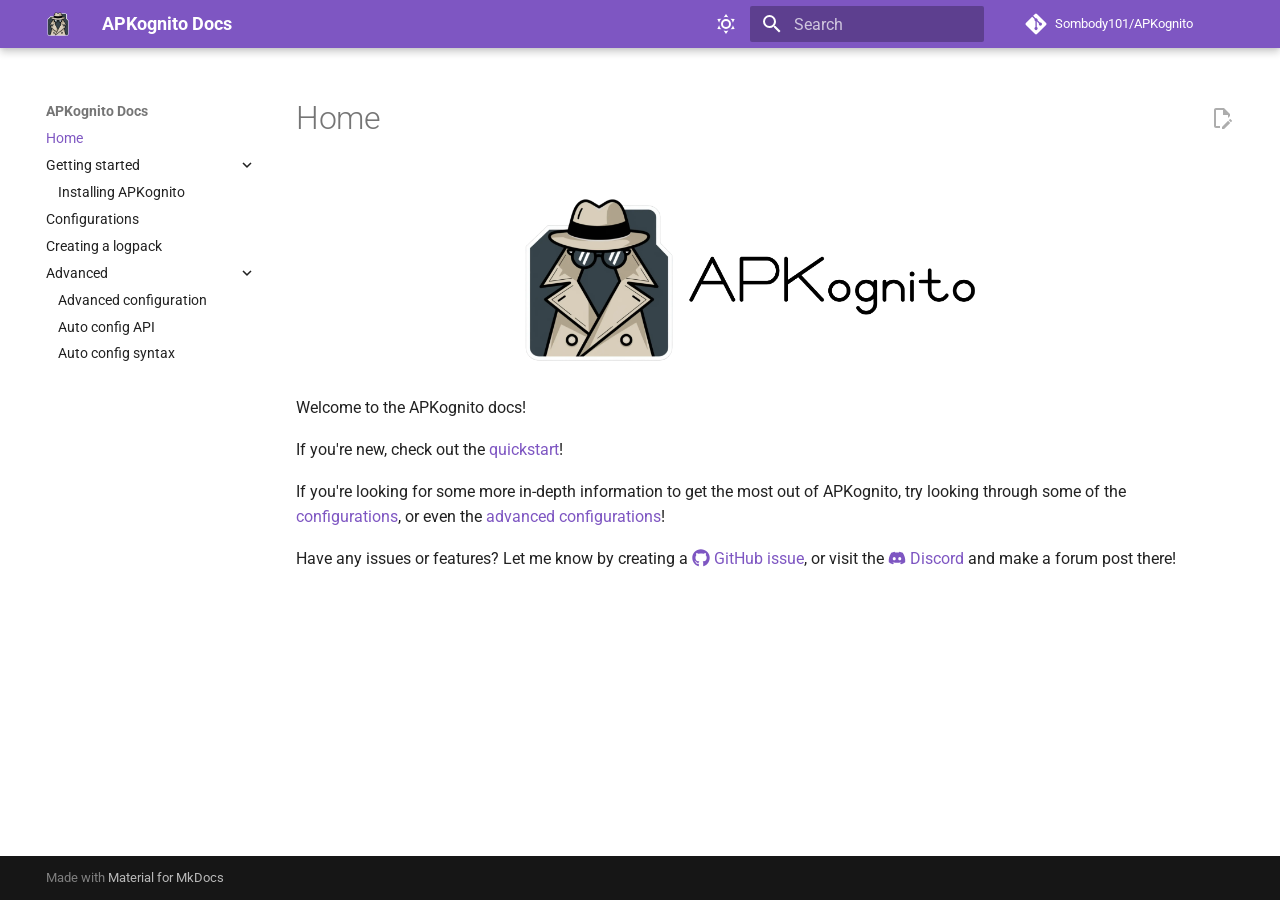
==== index.html @ ea54b0b9 "Deployed f784a65 with MkDocs version: 1.6.1" ====
<!doctype html><html lang=en class=no-js> <head><meta charset=utf-8><meta name=viewport content="width=device-width,initial-scale=1"><link href=https://apkognito.win/ rel=canonical><link href=getting_started/ rel=next><link rel=icon href=images/apkognito.ico><meta name=generator content="mkdocs-1.6.1, mkdocs-material-9.6.12"><title>- APKognito Docs</title><link rel=stylesheet href=assets/stylesheets/main.2afb09e1.min.css><link rel=stylesheet href=assets/stylesheets/palette.06af60db.min.css><link rel=preconnect href=https://fonts.gstatic.com crossorigin><link rel=stylesheet href="https://fonts.googleapis.com/css?family=Roboto:300,300i,400,400i,700,700i%7CRoboto+Mono:400,400i,700,700i&display=fallback"><style>:root{--md-text-font:"Roboto";--md-code-font:"Roboto Mono"}</style><link rel=stylesheet href=stylesheets/badges.869fcc.min.css><script>__md_scope=new URL(".",location),__md_hash=e=>[...e].reduce(((e,_)=>(e<<5)-e+_.charCodeAt(0)),0),__md_get=(e,_=localStorage,t=__md_scope)=>JSON.parse(_.getItem(t.pathname+"."+e)),__md_set=(e,_,t=localStorage,a=__md_scope)=>{try{t.setItem(a.pathname+"."+e,JSON.stringify(_))}catch(e){}}</script></head> <body dir=ltr data-md-color-scheme=default data-md-color-primary=deep-purple data-md-color-accent=purple> <input class=md-toggle data-md-toggle=drawer type=checkbox id=__drawer autocomplete=off> <input class=md-toggle data-md-toggle=search type=checkbox id=__search autocomplete=off> <label class=md-overlay for=__drawer></label> <div data-md-component=skip> </div> <div data-md-component=announce> </div> <header class="md-header md-header--shadow" data-md-component=header> <nav class="md-header__inner md-grid" aria-label=Header> <a href=. title="APKognito Docs" class="md-header__button md-logo" aria-label="APKognito Docs" data-md-component=logo> <img src=images/apkognito.webp alt=logo> </a> <label class="md-header__button md-icon" for=__drawer> <svg xmlns=http://www.w3.org/2000/svg viewbox="0 0 24 24"><path d="M3 6h18v2H3zm0 5h18v2H3zm0 5h18v2H3z"/></svg> </label> <div class=md-header__title data-md-component=header-title> <div class=md-header__ellipsis> <div class=md-header__topic> <span class=md-ellipsis> APKognito Docs </span> </div> <div class=md-header__topic data-md-component=header-topic> <span class=md-ellipsis> </span> </div> </div> </div> <form class=md-header__option data-md-component=palette> <input class=md-option data-md-color-media="(prefers-color-scheme: light)" data-md-color-scheme=default data-md-color-primary=deep-purple data-md-color-accent=purple aria-label="Switch to dark mode" type=radio name=__palette id=__palette_0> <label class="md-header__button md-icon" title="Switch to dark mode" for=__palette_1 hidden> <svg xmlns=http://www.w3.org/2000/svg viewbox="0 0 24 24"><path d="M12 7a5 5 0 0 1 5 5 5 5 0 0 1-5 5 5 5 0 0 1-5-5 5 5 0 0 1 5-5m0 2a3 3 0 0 0-3 3 3 3 0 0 0 3 3 3 3 0 0 0 3-3 3 3 0 0 0-3-3m0-7 2.39 3.42C13.65 5.15 12.84 5 12 5s-1.65.15-2.39.42zM3.34 7l4.16-.35A7.2 7.2 0 0 0 5.94 8.5c-.44.74-.69 1.5-.83 2.29zm.02 10 1.76-3.77a7.131 7.131 0 0 0 2.38 4.14zM20.65 7l-1.77 3.79a7.02 7.02 0 0 0-2.38-4.15zm-.01 10-4.14.36c.59-.51 1.12-1.14 1.54-1.86.42-.73.69-1.5.83-2.29zM12 22l-2.41-3.44c.74.27 1.55.44 2.41.44.82 0 1.63-.17 2.37-.44z"/></svg> </label> <input class=md-option data-md-color-media="(prefers-color-scheme: dark)" data-md-color-scheme=slate data-md-color-primary=indigo data-md-color-accent=light-blue aria-label="Switch to light mode" type=radio name=__palette id=__palette_1> <label class="md-header__button md-icon" title="Switch to light mode" for=__palette_0 hidden> <svg xmlns=http://www.w3.org/2000/svg viewbox="0 0 24 24"><path d="m17.75 4.09-2.53 1.94.91 3.06-2.63-1.81-2.63 1.81.91-3.06-2.53-1.94L12.44 4l1.06-3 1.06 3zm3.5 6.91-1.64 1.25.59 1.98-1.7-1.17-1.7 1.17.59-1.98L15.75 11l2.06-.05L18.5 9l.69 1.95zm-2.28 4.95c.83-.08 1.72 1.1 1.19 1.85-.32.45-.66.87-1.08 1.27C15.17 23 8.84 23 4.94 19.07c-3.91-3.9-3.91-10.24 0-14.14.4-.4.82-.76 1.27-1.08.75-.53 1.93.36 1.85 1.19-.27 2.86.69 5.83 2.89 8.02a9.96 9.96 0 0 0 8.02 2.89m-1.64 2.02a12.08 12.08 0 0 1-7.8-3.47c-2.17-2.19-3.33-5-3.49-7.82-2.81 3.14-2.7 7.96.31 10.98 3.02 3.01 7.84 3.12 10.98.31"/></svg> </label> </form> <script>var palette=__md_get("__palette");if(palette&&palette.color){if("(prefers-color-scheme)"===palette.color.media){var media=matchMedia("(prefers-color-scheme: light)"),input=document.querySelector(media.matches?"[data-md-color-media='(prefers-color-scheme: light)']":"[data-md-color-media='(prefers-color-scheme: dark)']");palette.color.media=input.getAttribute("data-md-color-media"),palette.color.scheme=input.getAttribute("data-md-color-scheme"),palette.color.primary=input.getAttribute("data-md-color-primary"),palette.color.accent=input.getAttribute("data-md-color-accent")}for(var[key,value]of Object.entries(palette.color))document.body.setAttribute("data-md-color-"+key,value)}</script> <label class="md-header__button md-icon" for=__search> <svg xmlns=http://www.w3.org/2000/svg viewbox="0 0 24 24"><path d="M9.5 3A6.5 6.5 0 0 1 16 9.5c0 1.61-.59 3.09-1.56 4.23l.27.27h.79l5 5-1.5 1.5-5-5v-.79l-.27-.27A6.52 6.52 0 0 1 9.5 16 6.5 6.5 0 0 1 3 9.5 6.5 6.5 0 0 1 9.5 3m0 2C7 5 5 7 5 9.5S7 14 9.5 14 14 12 14 9.5 12 5 9.5 5"/></svg> </label> <div class=md-search data-md-component=search role=dialog> <label class=md-search__overlay for=__search></label> <div class=md-search__inner role=search> <form class=md-search__form name=search> <input type=text class=md-search__input name=query aria-label=Search placeholder=Search autocapitalize=off autocorrect=off autocomplete=off spellcheck=false data-md-component=search-query required> <label class="md-search__icon md-icon" for=__search> <svg xmlns=http://www.w3.org/2000/svg viewbox="0 0 24 24"><path d="M9.5 3A6.5 6.5 0 0 1 16 9.5c0 1.61-.59 3.09-1.56 4.23l.27.27h.79l5 5-1.5 1.5-5-5v-.79l-.27-.27A6.52 6.52 0 0 1 9.5 16 6.5 6.5 0 0 1 3 9.5 6.5 6.5 0 0 1 9.5 3m0 2C7 5 5 7 5 9.5S7 14 9.5 14 14 12 14 9.5 12 5 9.5 5"/></svg> <svg xmlns=http://www.w3.org/2000/svg viewbox="0 0 24 24"><path d="M20 11v2H8l5.5 5.5-1.42 1.42L4.16 12l7.92-7.92L13.5 5.5 8 11z"/></svg> </label> <nav class=md-search__options aria-label=Search> <button type=reset class="md-search__icon md-icon" title=Clear aria-label=Clear tabindex=-1> <svg xmlns=http://www.w3.org/2000/svg viewbox="0 0 24 24"><path d="M19 6.41 17.59 5 12 10.59 6.41 5 5 6.41 10.59 12 5 17.59 6.41 19 12 13.41 17.59 19 19 17.59 13.41 12z"/></svg> </button> </nav> </form> <div class=md-search__output> <div class=md-search__scrollwrap tabindex=0 data-md-scrollfix> <div class=md-search-result data-md-component=search-result> <div class=md-search-result__meta> Initializing search </div> <ol class=md-search-result__list role=presentation></ol> </div> </div> </div> </div> </div> <div class=md-header__source> <a href=https://github.com/Sombody101/APKognito/ title="Go to repository" class=md-source data-md-component=source> <div class="md-source__icon md-icon"> <svg xmlns=http://www.w3.org/2000/svg viewbox="0 0 448 512"><!-- Font Awesome Free 6.7.2 by @fontawesome - https://fontawesome.com License - https://fontawesome.com/license/free (Icons: CC BY 4.0, Fonts: SIL OFL 1.1, Code: MIT License) Copyright 2024 Fonticons, Inc.--><path d="M439.55 236.05 244 40.45a28.87 28.87 0 0 0-40.81 0l-40.66 40.63 51.52 51.52c27.06-9.14 52.68 16.77 43.39 43.68l49.66 49.66c34.23-11.8 61.18 31 35.47 56.69-26.49 26.49-70.21-2.87-56-37.34L240.22 199v121.85c25.3 12.54 22.26 41.85 9.08 55a34.34 34.34 0 0 1-48.55 0c-17.57-17.6-11.07-46.91 11.25-56v-123c-20.8-8.51-24.6-30.74-18.64-45L142.57 101 8.45 235.14a28.86 28.86 0 0 0 0 40.81l195.61 195.6a28.86 28.86 0 0 0 40.8 0l194.69-194.69a28.86 28.86 0 0 0 0-40.81"/></svg> </div> <div class=md-source__repository> Sombody101/APKognito </div> </a> </div> </nav> </header> <div class=md-container data-md-component=container> <main class=md-main data-md-component=main> <div class="md-main__inner md-grid"> <div class="md-sidebar md-sidebar--primary" data-md-component=sidebar data-md-type=navigation> <div class=md-sidebar__scrollwrap> <div class=md-sidebar__inner> <nav class="md-nav md-nav--primary md-nav--integrated" aria-label=Navigation data-md-level=0> <label class=md-nav__title for=__drawer> <a href=. title="APKognito Docs" class="md-nav__button md-logo" aria-label="APKognito Docs" data-md-component=logo> <img src=images/apkognito.webp alt=logo> </a> APKognito Docs </label> <div class=md-nav__source> <a href=https://github.com/Sombody101/APKognito/ title="Go to repository" class=md-source data-md-component=source> <div class="md-source__icon md-icon"> <svg xmlns=http://www.w3.org/2000/svg viewbox="0 0 448 512"><!-- Font Awesome Free 6.7.2 by @fontawesome - https://fontawesome.com License - https://fontawesome.com/license/free (Icons: CC BY 4.0, Fonts: SIL OFL 1.1, Code: MIT License) Copyright 2024 Fonticons, Inc.--><path d="M439.55 236.05 244 40.45a28.87 28.87 0 0 0-40.81 0l-40.66 40.63 51.52 51.52c27.06-9.14 52.68 16.77 43.39 43.68l49.66 49.66c34.23-11.8 61.18 31 35.47 56.69-26.49 26.49-70.21-2.87-56-37.34L240.22 199v121.85c25.3 12.54 22.26 41.85 9.08 55a34.34 34.34 0 0 1-48.55 0c-17.57-17.6-11.07-46.91 11.25-56v-123c-20.8-8.51-24.6-30.74-18.64-45L142.57 101 8.45 235.14a28.86 28.86 0 0 0 0 40.81l195.61 195.6a28.86 28.86 0 0 0 40.8 0l194.69-194.69a28.86 28.86 0 0 0 0-40.81"/></svg> </div> <div class=md-source__repository> Sombody101/APKognito </div> </a> </div> <ul class=md-nav__list data-md-scrollfix> <li class="md-nav__item md-nav__item--active"> <input class="md-nav__toggle md-toggle" type=checkbox id=__toc> <a href=. class="md-nav__link md-nav__link--active"> <span class=md-ellipsis> Home </span> </a> </li> <li class="md-nav__item md-nav__item--nested"> <input class="md-nav__toggle md-toggle md-toggle--indeterminate" type=checkbox id=__nav_2> <div class="md-nav__link md-nav__container"> <a href=getting_started/ class="md-nav__link "> <span class=md-ellipsis> Getting started </span> </a> <label class="md-nav__link " for=__nav_2 id=__nav_2_label tabindex=0> <span class="md-nav__icon md-icon"></span> </label> </div> <nav class=md-nav data-md-level=1 aria-labelledby=__nav_2_label aria-expanded=false> <label class=md-nav__title for=__nav_2> <span class="md-nav__icon md-icon"></span> Getting started </label> <ul class=md-nav__list data-md-scrollfix> <li class=md-nav__item> <a href=getting_started/installing/ class=md-nav__link> <span class=md-ellipsis> Installing APKognito </span> </a> </li> </ul> </nav> </li> <li class=md-nav__item> <a href=configurations/ class=md-nav__link> <span class=md-ellipsis> Configurations </span> </a> </li> <li class=md-nav__item> <a href=creating_a_logpack/ class=md-nav__link> <span class=md-ellipsis> Creating a logpack </span> </a> </li> <li class="md-nav__item md-nav__item--nested"> <input class="md-nav__toggle md-toggle md-toggle--indeterminate" type=checkbox id=__nav_5> <label class=md-nav__link for=__nav_5 id=__nav_5_label tabindex=0> <span class=md-ellipsis> Advanced </span> <span class="md-nav__icon md-icon"></span> </label> <nav class=md-nav data-md-level=1 aria-labelledby=__nav_5_label aria-expanded=false> <label class=md-nav__title for=__nav_5> <span class="md-nav__icon md-icon"></span> Advanced </label> <ul class=md-nav__list data-md-scrollfix> <li class=md-nav__item> <a href=advanced/advanced_package_configurations/ class=md-nav__link> <span class=md-ellipsis> Advanced configuration </span> </a> </li> <li class=md-nav__item> <a href=advanced/auto_config_api/ class=md-nav__link> <span class=md-ellipsis> Auto config API </span> </a> </li> <li class=md-nav__item> <a href=advanced/config_syntax/ class=md-nav__link> <span class=md-ellipsis> Auto config syntax </span> </a> </li> </ul> </nav> </li> </ul> </nav> </div> </div> </div> <div class=md-content data-md-component=content> <article class="md-content__inner md-typeset"> <a href=https://github.com/Sombody101/APKognito/edit/master/docs/index.md title="Edit this page" class="md-content__button md-icon"> <svg xmlns=http://www.w3.org/2000/svg viewbox="0 0 24 24"><path d="M10 20H6V4h7v5h5v3.1l2-2V8l-6-6H6c-1.1 0-2 .9-2 2v16c0 1.1.9 2 2 2h4zm10.2-7c.1 0 .3.1.4.2l1.3 1.3c.2.2.2.6 0 .8l-1 1-2.1-2.1 1-1c.1-.1.2-.2.4-.2m0 3.9L14.1 23H12v-2.1l6.1-6.1z"/></svg> </a> <h1>Home</h1> <figure> <p><img alt="APKognito Logo" src=images/dark-wide.webp#only-dark width=500> <img alt="APKognito Logo" src=images/light-wide.webp#only-light width=500></p> <figcaption></figcaption> </figure> <p>Welcome to the APKognito docs!</p> <p>If you're new, check out the <a href=getting_started/ >quickstart</a>!</p> <p>If you're looking for some more in-depth information to get the most out of APKognito, try looking through some of the <a href=configurations/ >configurations</a>, or even the <a href=advanced/advanced_package_configurations/ >advanced configurations</a>!</p> <p>Have any issues or features? Let me know by creating a <a href=https://github.com/Sombody101/APKognito/issues><span class=twemoji><svg xmlns=http://www.w3.org/2000/svg viewbox="0 0 496 512"><!-- Font Awesome Free 6.7.2 by @fontawesome - https://fontawesome.com License - https://fontawesome.com/license/free (Icons: CC BY 4.0, Fonts: SIL OFL 1.1, Code: MIT License) Copyright 2024 Fonticons, Inc.--><path d="M165.9 397.4c0 2-2.3 3.6-5.2 3.6-3.3.3-5.6-1.3-5.6-3.6 0-2 2.3-3.6 5.2-3.6 3-.3 5.6 1.3 5.6 3.6m-31.1-4.5c-.7 2 1.3 4.3 4.3 4.9 2.6 1 5.6 0 6.2-2s-1.3-4.3-4.3-5.2c-2.6-.7-5.5.3-6.2 2.3m44.2-1.7c-2.9.7-4.9 2.6-4.6 4.9.3 2 2.9 3.3 5.9 2.6 2.9-.7 4.9-2.6 4.6-4.6-.3-1.9-3-3.2-5.9-2.9M244.8 8C106.1 8 0 113.3 0 252c0 110.9 69.8 205.8 169.5 239.2 12.8 2.3 17.3-5.6 17.3-12.1 0-6.2-.3-40.4-.3-61.4 0 0-70 15-84.7-29.8 0 0-11.4-29.1-27.8-36.6 0 0-22.9-15.7 1.6-15.4 0 0 24.9 2 38.6 25.8 21.9 38.6 58.6 27.5 72.9 20.9 2.3-16 8.8-27.1 16-33.7-55.9-6.2-112.3-14.3-112.3-110.5 0-27.5 7.6-41.3 23.6-58.9-2.6-6.5-11.1-33.3 2.6-67.9 20.9-6.5 69 27 69 27 20-5.6 41.5-8.5 62.8-8.5s42.8 2.9 62.8 8.5c0 0 48.1-33.6 69-27 13.7 34.7 5.2 61.4 2.6 67.9 16 17.7 25.8 31.5 25.8 58.9 0 96.5-58.9 104.2-114.8 110.5 9.2 7.9 17 22.9 17 46.4 0 33.7-.3 75.4-.3 83.6 0 6.5 4.6 14.4 17.3 12.1C428.2 457.8 496 362.9 496 252 496 113.3 383.5 8 244.8 8M97.2 352.9c-1.3 1-1 3.3.7 5.2 1.6 1.6 3.9 2.3 5.2 1 1.3-1 1-3.3-.7-5.2-1.6-1.6-3.9-2.3-5.2-1m-10.8-8.1c-.7 1.3.3 2.9 2.3 3.9 1.6 1 3.6.7 4.3-.7.7-1.3-.3-2.9-2.3-3.9-2-.6-3.6-.3-4.3.7m32.4 35.6c-1.6 1.3-1 4.3 1.3 6.2 2.3 2.3 5.2 2.6 6.5 1 1.3-1.3.7-4.3-1.3-6.2-2.2-2.3-5.2-2.6-6.5-1m-11.4-14.7c-1.6 1-1.6 3.6 0 5.9s4.3 3.3 5.6 2.3c1.6-1.3 1.6-3.9 0-6.2-1.4-2.3-4-3.3-5.6-2"/></svg></span> GitHub issue</a>, or visit the <a href=https://discord.gg/rNR2VHySgF><span class=twemoji><svg xmlns=http://www.w3.org/2000/svg viewbox="0 0 640 512"><!-- Font Awesome Free 6.7.2 by @fontawesome - https://fontawesome.com License - https://fontawesome.com/license/free (Icons: CC BY 4.0, Fonts: SIL OFL 1.1, Code: MIT License) Copyright 2024 Fonticons, Inc.--><path d="M524.531 69.836a1.5 1.5 0 0 0-.764-.7A485 485 0 0 0 404.081 32.03a1.82 1.82 0 0 0-1.923.91 338 338 0 0 0-14.9 30.6 447.9 447.9 0 0 0-134.426 0 310 310 0 0 0-15.135-30.6 1.89 1.89 0 0 0-1.924-.91 483.7 483.7 0 0 0-119.688 37.107 1.7 1.7 0 0 0-.788.676C39.068 183.651 18.186 294.69 28.43 404.354a2.02 2.02 0 0 0 .765 1.375 487.7 487.7 0 0 0 146.825 74.189 1.9 1.9 0 0 0 2.063-.676A348 348 0 0 0 208.12 430.4a1.86 1.86 0 0 0-1.019-2.588 321 321 0 0 1-45.868-21.853 1.885 1.885 0 0 1-.185-3.126 251 251 0 0 0 9.109-7.137 1.82 1.82 0 0 1 1.9-.256c96.229 43.917 200.41 43.917 295.5 0a1.81 1.81 0 0 1 1.924.233 235 235 0 0 0 9.132 7.16 1.884 1.884 0 0 1-.162 3.126 301.4 301.4 0 0 1-45.89 21.83 1.875 1.875 0 0 0-1 2.611 391 391 0 0 0 30.014 48.815 1.86 1.86 0 0 0 2.063.7A486 486 0 0 0 610.7 405.729a1.88 1.88 0 0 0 .765-1.352c12.264-126.783-20.532-236.912-86.934-334.541M222.491 337.58c-28.972 0-52.844-26.587-52.844-59.239s23.409-59.241 52.844-59.241c29.665 0 53.306 26.82 52.843 59.239 0 32.654-23.41 59.241-52.843 59.241m195.38 0c-28.971 0-52.843-26.587-52.843-59.239s23.409-59.241 52.843-59.241c29.667 0 53.307 26.82 52.844 59.239 0 32.654-23.177 59.241-52.844 59.241"/></svg></span> Discord</a> and make a forum post there!</p> </article> </div> <script>var target=document.getElementById(location.hash.slice(1));target&&target.name&&(target.checked=target.name.startsWith("__tabbed_"))</script> </div> </main> <footer class=md-footer> <div class="md-footer-meta md-typeset"> <div class="md-footer-meta__inner md-grid"> <div class=md-copyright> Made with <a href=https://squidfunk.github.io/mkdocs-material/ target=_blank rel=noopener> Material for MkDocs </a> </div> </div> </div> </footer> </div> <div class=md-dialog data-md-component=dialog> <div class="md-dialog__inner md-typeset"></div> </div> <div class=md-progress data-md-component=progress role=progressbar></div> <script id=__config type=application/json>{"base": ".", "features": ["content.action.edit", "navigation.instant", "navigation.instant.progress", "navigation.expand", "navigation.indexes", "toc.integrate", "content.tooltips"], "search": "assets/javascripts/workers/search.f8cc74c7.min.js", "tags": null, "translations": {"clipboard.copied": "Copied to clipboard", "clipboard.copy": "Copy to clipboard", "search.result.more.one": "1 more on this page", "search.result.more.other": "# more on this page", "search.result.none": "No matching documents", "search.result.one": "1 matching document", "search.result.other": "# matching documents", "search.result.placeholder": "Type to start searching", "search.result.term.missing": "Missing", "select.version": "Select version"}, "version": null}</script> <script src=assets/javascripts/bundle.c8b220af.min.js></script> </body> </html>
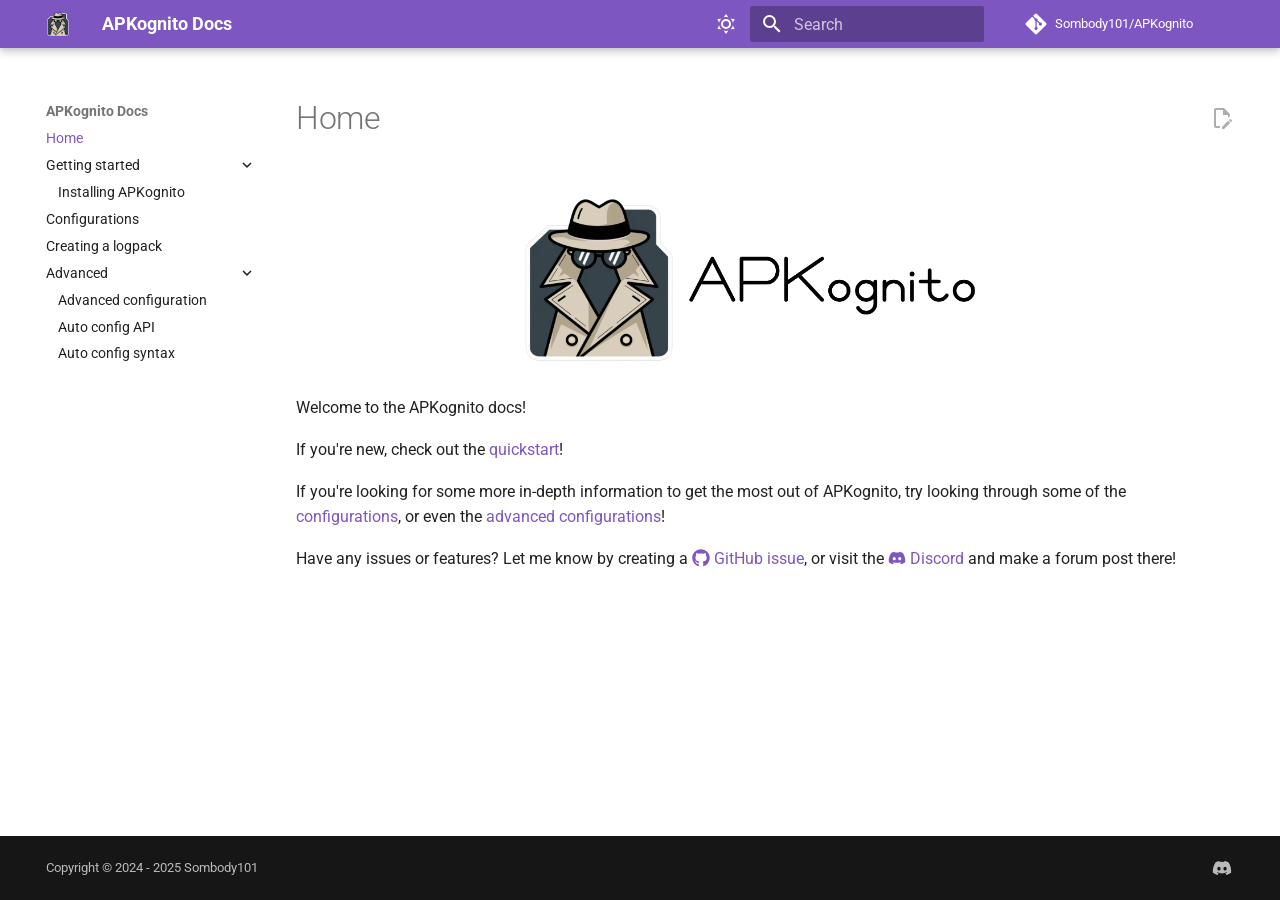
==== commit ed716d18: "Deployed aa76019 with MkDocs version: 1.6.1" ====
--- a/index.html
+++ b/index.html
@@ -1 +1 @@
-<!doctype html><html lang=en class=no-js> <head><meta charset=utf-8><meta name=viewport content="width=device-width,initial-scale=1"><link href=https://apkognito.win/ rel=canonical><link href=getting_started/ rel=next><link rel=icon href=images/apkognito.ico><meta name=generator content="mkdocs-1.6.1, mkdocs-material-9.6.12"><title>- APKognito Docs</title><link rel=stylesheet href=assets/stylesheets/main.2afb09e1.min.css><link rel=stylesheet href=assets/stylesheets/palette.06af60db.min.css><link rel=preconnect href=https://fonts.gstatic.com crossorigin><link rel=stylesheet href="https://fonts.googleapis.com/css?family=Roboto:300,300i,400,400i,700,700i%7CRoboto+Mono:400,400i,700,700i&display=fallback"><style>:root{--md-text-font:"Roboto";--md-code-font:"Roboto Mono"}</style><link rel=stylesheet href=stylesheets/badges.869fcc.min.css><script>__md_scope=new URL(".",location),__md_hash=e=>[...e].reduce(((e,_)=>(e<<5)-e+_.charCodeAt(0)),0),__md_get=(e,_=localStorage,t=__md_scope)=>JSON.parse(_.getItem(t.pathname+"."+e)),__md_set=(e,_,t=localStorage,a=__md_scope)=>{try{t.setItem(a.pathname+"."+e,JSON.stringify(_))}catch(e){}}</script></head> <body dir=ltr data-md-color-scheme=default data-md-color-primary=deep-purple data-md-color-accent=purple> <input class=md-toggle data-md-toggle=drawer type=checkbox id=__drawer autocomplete=off> <input class=md-toggle data-md-toggle=search type=checkbox id=__search autocomplete=off> <label class=md-overlay for=__drawer></label> <div data-md-component=skip> </div> <div data-md-component=announce> </div> <header class="md-header md-header--shadow" data-md-component=header> <nav class="md-header__inner md-grid" aria-label=Header> <a href=. title="APKognito Docs" class="md-header__button md-logo" aria-label="APKognito Docs" data-md-component=logo> <img src=images/apkognito.webp alt=logo> </a> <label class="md-header__button md-icon" for=__drawer> <svg xmlns=http://www.w3.org/2000/svg viewbox="0 0 24 24"><path d="M3 6h18v2H3zm0 5h18v2H3zm0 5h18v2H3z"/></svg> </label> <div class=md-header__title data-md-component=header-title> <div class=md-header__ellipsis> <div class=md-header__topic> <span class=md-ellipsis> APKognito Docs </span> </div> <div class=md-header__topic data-md-component=header-topic> <span class=md-ellipsis> </span> </div> </div> </div> <form class=md-header__option data-md-component=palette> <input class=md-option data-md-color-media="(prefers-color-scheme: light)" data-md-color-scheme=default data-md-color-primary=deep-purple data-md-color-accent=purple aria-label="Switch to dark mode" type=radio name=__palette id=__palette_0> <label class="md-header__button md-icon" title="Switch to dark mode" for=__palette_1 hidden> <svg xmlns=http://www.w3.org/2000/svg viewbox="0 0 24 24"><path d="M12 7a5 5 0 0 1 5 5 5 5 0 0 1-5 5 5 5 0 0 1-5-5 5 5 0 0 1 5-5m0 2a3 3 0 0 0-3 3 3 3 0 0 0 3 3 3 3 0 0 0 3-3 3 3 0 0 0-3-3m0-7 2.39 3.42C13.65 5.15 12.84 5 12 5s-1.65.15-2.39.42zM3.34 7l4.16-.35A7.2 7.2 0 0 0 5.94 8.5c-.44.74-.69 1.5-.83 2.29zm.02 10 1.76-3.77a7.131 7.131 0 0 0 2.38 4.14zM20.65 7l-1.77 3.79a7.02 7.02 0 0 0-2.38-4.15zm-.01 10-4.14.36c.59-.51 1.12-1.14 1.54-1.86.42-.73.69-1.5.83-2.29zM12 22l-2.41-3.44c.74.27 1.55.44 2.41.44.82 0 1.63-.17 2.37-.44z"/></svg> </label> <input class=md-option data-md-color-media="(prefers-color-scheme: dark)" data-md-color-scheme=slate data-md-color-primary=indigo data-md-color-accent=light-blue aria-label="Switch to light mode" type=radio name=__palette id=__palette_1> <label class="md-header__button md-icon" title="Switch to light mode" for=__palette_0 hidden> <svg xmlns=http://www.w3.org/2000/svg viewbox="0 0 24 24"><path d="m17.75 4.09-2.53 1.94.91 3.06-2.63-1.81-2.63 1.81.91-3.06-2.53-1.94L12.44 4l1.06-3 1.06 3zm3.5 6.91-1.64 1.25.59 1.98-1.7-1.17-1.7 1.17.59-1.98L15.75 11l2.06-.05L18.5 9l.69 1.95zm-2.28 4.95c.83-.08 1.72 1.1 1.19 1.85-.32.45-.66.87-1.08 1.27C15.17 23 8.84 23 4.94 19.07c-3.91-3.9-3.91-10.24 0-14.14.4-.4.82-.76 1.27-1.08.75-.53 1.93.36 1.85 1.19-.27 2.86.69 5.83 2.89 8.02a9.96 9.96 0 0 0 8.02 2.89m-1.64 2.02a12.08 12.08 0 0 1-7.8-3.47c-2.17-2.19-3.33-5-3.49-7.82-2.81 3.14-2.7 7.96.31 10.98 3.02 3.01 7.84 3.12 10.98.31"/></svg> </label> </form> <script>var palette=__md_get("__palette");if(palette&&palette.color){if("(prefers-color-scheme)"===palette.color.media){var media=matchMedia("(prefers-color-scheme: light)"),input=document.querySelector(media.matches?"[data-md-color-media='(prefers-color-scheme: light)']":"[data-md-color-media='(prefers-color-scheme: dark)']");palette.color.media=input.getAttribute("data-md-color-media"),palette.color.scheme=input.getAttribute("data-md-color-scheme"),palette.color.primary=input.getAttribute("data-md-color-primary"),palette.color.accent=input.getAttribute("data-md-color-accent")}for(var[key,value]of Object.entries(palette.color))document.body.setAttribute("data-md-color-"+key,value)}</script> <label class="md-header__button md-icon" for=__search> <svg xmlns=http://www.w3.org/2000/svg viewbox="0 0 24 24"><path d="M9.5 3A6.5 6.5 0 0 1 16 9.5c0 1.61-.59 3.09-1.56 4.23l.27.27h.79l5 5-1.5 1.5-5-5v-.79l-.27-.27A6.52 6.52 0 0 1 9.5 16 6.5 6.5 0 0 1 3 9.5 6.5 6.5 0 0 1 9.5 3m0 2C7 5 5 7 5 9.5S7 14 9.5 14 14 12 14 9.5 12 5 9.5 5"/></svg> </label> <div class=md-search data-md-component=search role=dialog> <label class=md-search__overlay for=__search></label> <div class=md-search__inner role=search> <form class=md-search__form name=search> <input type=text class=md-search__input name=query aria-label=Search placeholder=Search autocapitalize=off autocorrect=off autocomplete=off spellcheck=false data-md-component=search-query required> <label class="md-search__icon md-icon" for=__search> <svg xmlns=http://www.w3.org/2000/svg viewbox="0 0 24 24"><path d="M9.5 3A6.5 6.5 0 0 1 16 9.5c0 1.61-.59 3.09-1.56 4.23l.27.27h.79l5 5-1.5 1.5-5-5v-.79l-.27-.27A6.52 6.52 0 0 1 9.5 16 6.5 6.5 0 0 1 3 9.5 6.5 6.5 0 0 1 9.5 3m0 2C7 5 5 7 5 9.5S7 14 9.5 14 14 12 14 9.5 12 5 9.5 5"/></svg> <svg xmlns=http://www.w3.org/2000/svg viewbox="0 0 24 24"><path d="M20 11v2H8l5.5 5.5-1.42 1.42L4.16 12l7.92-7.92L13.5 5.5 8 11z"/></svg> </label> <nav class=md-search__options aria-label=Search> <button type=reset class="md-search__icon md-icon" title=Clear aria-label=Clear tabindex=-1> <svg xmlns=http://www.w3.org/2000/svg viewbox="0 0 24 24"><path d="M19 6.41 17.59 5 12 10.59 6.41 5 5 6.41 10.59 12 5 17.59 6.41 19 12 13.41 17.59 19 19 17.59 13.41 12z"/></svg> </button> </nav> </form> <div class=md-search__output> <div class=md-search__scrollwrap tabindex=0 data-md-scrollfix> <div class=md-search-result data-md-component=search-result> <div class=md-search-result__meta> Initializing search </div> <ol class=md-search-result__list role=presentation></ol> </div> </div> </div> </div> </div> <div class=md-header__source> <a href=https://github.com/Sombody101/APKognito/ title="Go to repository" class=md-source data-md-component=source> <div class="md-source__icon md-icon"> <svg xmlns=http://www.w3.org/2000/svg viewbox="0 0 448 512"><!-- Font Awesome Free 6.7.2 by @fontawesome - https://fontawesome.com License - https://fontawesome.com/license/free (Icons: CC BY 4.0, Fonts: SIL OFL 1.1, Code: MIT License) Copyright 2024 Fonticons, Inc.--><path d="M439.55 236.05 244 40.45a28.87 28.87 0 0 0-40.81 0l-40.66 40.63 51.52 51.52c27.06-9.14 52.68 16.77 43.39 43.68l49.66 49.66c34.23-11.8 61.18 31 35.47 56.69-26.49 26.49-70.21-2.87-56-37.34L240.22 199v121.85c25.3 12.54 22.26 41.85 9.08 55a34.34 34.34 0 0 1-48.55 0c-17.57-17.6-11.07-46.91 11.25-56v-123c-20.8-8.51-24.6-30.74-18.64-45L142.57 101 8.45 235.14a28.86 28.86 0 0 0 0 40.81l195.61 195.6a28.86 28.86 0 0 0 40.8 0l194.69-194.69a28.86 28.86 0 0 0 0-40.81"/></svg> </div> <div class=md-source__repository> Sombody101/APKognito </div> </a> </div> </nav> </header> <div class=md-container data-md-component=container> <main class=md-main data-md-component=main> <div class="md-main__inner md-grid"> <div class="md-sidebar md-sidebar--primary" data-md-component=sidebar data-md-type=navigation> <div class=md-sidebar__scrollwrap> <div class=md-sidebar__inner> <nav class="md-nav md-nav--primary md-nav--integrated" aria-label=Navigation data-md-level=0> <label class=md-nav__title for=__drawer> <a href=. title="APKognito Docs" class="md-nav__button md-logo" aria-label="APKognito Docs" data-md-component=logo> <img src=images/apkognito.webp alt=logo> </a> APKognito Docs </label> <div class=md-nav__source> <a href=https://github.com/Sombody101/APKognito/ title="Go to repository" class=md-source data-md-component=source> <div class="md-source__icon md-icon"> <svg xmlns=http://www.w3.org/2000/svg viewbox="0 0 448 512"><!-- Font Awesome Free 6.7.2 by @fontawesome - https://fontawesome.com License - https://fontawesome.com/license/free (Icons: CC BY 4.0, Fonts: SIL OFL 1.1, Code: MIT License) Copyright 2024 Fonticons, Inc.--><path d="M439.55 236.05 244 40.45a28.87 28.87 0 0 0-40.81 0l-40.66 40.63 51.52 51.52c27.06-9.14 52.68 16.77 43.39 43.68l49.66 49.66c34.23-11.8 61.18 31 35.47 56.69-26.49 26.49-70.21-2.87-56-37.34L240.22 199v121.85c25.3 12.54 22.26 41.85 9.08 55a34.34 34.34 0 0 1-48.55 0c-17.57-17.6-11.07-46.91 11.25-56v-123c-20.8-8.51-24.6-30.74-18.64-45L142.57 101 8.45 235.14a28.86 28.86 0 0 0 0 40.81l195.61 195.6a28.86 28.86 0 0 0 40.8 0l194.69-194.69a28.86 28.86 0 0 0 0-40.81"/></svg> </div> <div class=md-source__repository> Sombody101/APKognito </div> </a> </div> <ul class=md-nav__list data-md-scrollfix> <li class="md-nav__item md-nav__item--active"> <input class="md-nav__toggle md-toggle" type=checkbox id=__toc> <a href=. class="md-nav__link md-nav__link--active"> <span class=md-ellipsis> Home </span> </a> </li> <li class="md-nav__item md-nav__item--nested"> <input class="md-nav__toggle md-toggle md-toggle--indeterminate" type=checkbox id=__nav_2> <div class="md-nav__link md-nav__container"> <a href=getting_started/ class="md-nav__link "> <span class=md-ellipsis> Getting started </span> </a> <label class="md-nav__link " for=__nav_2 id=__nav_2_label tabindex=0> <span class="md-nav__icon md-icon"></span> </label> </div> <nav class=md-nav data-md-level=1 aria-labelledby=__nav_2_label aria-expanded=false> <label class=md-nav__title for=__nav_2> <span class="md-nav__icon md-icon"></span> Getting started </label> <ul class=md-nav__list data-md-scrollfix> <li class=md-nav__item> <a href=getting_started/installing/ class=md-nav__link> <span class=md-ellipsis> Installing APKognito </span> </a> </li> </ul> </nav> </li> <li class=md-nav__item> <a href=configurations/ class=md-nav__link> <span class=md-ellipsis> Configurations </span> </a> </li> <li class=md-nav__item> <a href=creating_a_logpack/ class=md-nav__link> <span class=md-ellipsis> Creating a logpack </span> </a> </li> <li class="md-nav__item md-nav__item--nested"> <input class="md-nav__toggle md-toggle md-toggle--indeterminate" type=checkbox id=__nav_5> <label class=md-nav__link for=__nav_5 id=__nav_5_label tabindex=0> <span class=md-ellipsis> Advanced </span> <span class="md-nav__icon md-icon"></span> </label> <nav class=md-nav data-md-level=1 aria-labelledby=__nav_5_label aria-expanded=false> <label class=md-nav__title for=__nav_5> <span class="md-nav__icon md-icon"></span> Advanced </label> <ul class=md-nav__list data-md-scrollfix> <li class=md-nav__item> <a href=advanced/advanced_package_configurations/ class=md-nav__link> <span class=md-ellipsis> Advanced configuration </span> </a> </li> <li class=md-nav__item> <a href=advanced/auto_config_api/ class=md-nav__link> <span class=md-ellipsis> Auto config API </span> </a> </li> <li class=md-nav__item> <a href=advanced/config_syntax/ class=md-nav__link> <span class=md-ellipsis> Auto config syntax </span> </a> </li> </ul> </nav> </li> </ul> </nav> </div> </div> </div> <div class=md-content data-md-component=content> <article class="md-content__inner md-typeset"> <a href=https://github.com/Sombody101/APKognito/edit/master/docs/index.md title="Edit this page" class="md-content__button md-icon"> <svg xmlns=http://www.w3.org/2000/svg viewbox="0 0 24 24"><path d="M10 20H6V4h7v5h5v3.1l2-2V8l-6-6H6c-1.1 0-2 .9-2 2v16c0 1.1.9 2 2 2h4zm10.2-7c.1 0 .3.1.4.2l1.3 1.3c.2.2.2.6 0 .8l-1 1-2.1-2.1 1-1c.1-.1.2-.2.4-.2m0 3.9L14.1 23H12v-2.1l6.1-6.1z"/></svg> </a> <h1>Home</h1> <figure> <p><img alt="APKognito Logo" src=images/dark-wide.webp#only-dark width=500> <img alt="APKognito Logo" src=images/light-wide.webp#only-light width=500></p> <figcaption></figcaption> </figure> <p>Welcome to the APKognito docs!</p> <p>If you're new, check out the <a href=getting_started/ >quickstart</a>!</p> <p>If you're looking for some more in-depth information to get the most out of APKognito, try looking through some of the <a href=configurations/ >configurations</a>, or even the <a href=advanced/advanced_package_configurations/ >advanced configurations</a>!</p> <p>Have any issues or features? Let me know by creating a <a href=https://github.com/Sombody101/APKognito/issues><span class=twemoji><svg xmlns=http://www.w3.org/2000/svg viewbox="0 0 496 512"><!-- Font Awesome Free 6.7.2 by @fontawesome - https://fontawesome.com License - https://fontawesome.com/license/free (Icons: CC BY 4.0, Fonts: SIL OFL 1.1, Code: MIT License) Copyright 2024 Fonticons, Inc.--><path d="M165.9 397.4c0 2-2.3 3.6-5.2 3.6-3.3.3-5.6-1.3-5.6-3.6 0-2 2.3-3.6 5.2-3.6 3-.3 5.6 1.3 5.6 3.6m-31.1-4.5c-.7 2 1.3 4.3 4.3 4.9 2.6 1 5.6 0 6.2-2s-1.3-4.3-4.3-5.2c-2.6-.7-5.5.3-6.2 2.3m44.2-1.7c-2.9.7-4.9 2.6-4.6 4.9.3 2 2.9 3.3 5.9 2.6 2.9-.7 4.9-2.6 4.6-4.6-.3-1.9-3-3.2-5.9-2.9M244.8 8C106.1 8 0 113.3 0 252c0 110.9 69.8 205.8 169.5 239.2 12.8 2.3 17.3-5.6 17.3-12.1 0-6.2-.3-40.4-.3-61.4 0 0-70 15-84.7-29.8 0 0-11.4-29.1-27.8-36.6 0 0-22.9-15.7 1.6-15.4 0 0 24.9 2 38.6 25.8 21.9 38.6 58.6 27.5 72.9 20.9 2.3-16 8.8-27.1 16-33.7-55.9-6.2-112.3-14.3-112.3-110.5 0-27.5 7.6-41.3 23.6-58.9-2.6-6.5-11.1-33.3 2.6-67.9 20.9-6.5 69 27 69 27 20-5.6 41.5-8.5 62.8-8.5s42.8 2.9 62.8 8.5c0 0 48.1-33.6 69-27 13.7 34.7 5.2 61.4 2.6 67.9 16 17.7 25.8 31.5 25.8 58.9 0 96.5-58.9 104.2-114.8 110.5 9.2 7.9 17 22.9 17 46.4 0 33.7-.3 75.4-.3 83.6 0 6.5 4.6 14.4 17.3 12.1C428.2 457.8 496 362.9 496 252 496 113.3 383.5 8 244.8 8M97.2 352.9c-1.3 1-1 3.3.7 5.2 1.6 1.6 3.9 2.3 5.2 1 1.3-1 1-3.3-.7-5.2-1.6-1.6-3.9-2.3-5.2-1m-10.8-8.1c-.7 1.3.3 2.9 2.3 3.9 1.6 1 3.6.7 4.3-.7.7-1.3-.3-2.9-2.3-3.9-2-.6-3.6-.3-4.3.7m32.4 35.6c-1.6 1.3-1 4.3 1.3 6.2 2.3 2.3 5.2 2.6 6.5 1 1.3-1.3.7-4.3-1.3-6.2-2.2-2.3-5.2-2.6-6.5-1m-11.4-14.7c-1.6 1-1.6 3.6 0 5.9s4.3 3.3 5.6 2.3c1.6-1.3 1.6-3.9 0-6.2-1.4-2.3-4-3.3-5.6-2"/></svg></span> GitHub issue</a>, or visit the <a href=https://discord.gg/rNR2VHySgF><span class=twemoji><svg xmlns=http://www.w3.org/2000/svg viewbox="0 0 640 512"><!-- Font Awesome Free 6.7.2 by @fontawesome - https://fontawesome.com License - https://fontawesome.com/license/free (Icons: CC BY 4.0, Fonts: SIL OFL 1.1, Code: MIT License) Copyright 2024 Fonticons, Inc.--><path d="M524.531 69.836a1.5 1.5 0 0 0-.764-.7A485 485 0 0 0 404.081 32.03a1.82 1.82 0 0 0-1.923.91 338 338 0 0 0-14.9 30.6 447.9 447.9 0 0 0-134.426 0 310 310 0 0 0-15.135-30.6 1.89 1.89 0 0 0-1.924-.91 483.7 483.7 0 0 0-119.688 37.107 1.7 1.7 0 0 0-.788.676C39.068 183.651 18.186 294.69 28.43 404.354a2.02 2.02 0 0 0 .765 1.375 487.7 487.7 0 0 0 146.825 74.189 1.9 1.9 0 0 0 2.063-.676A348 348 0 0 0 208.12 430.4a1.86 1.86 0 0 0-1.019-2.588 321 321 0 0 1-45.868-21.853 1.885 1.885 0 0 1-.185-3.126 251 251 0 0 0 9.109-7.137 1.82 1.82 0 0 1 1.9-.256c96.229 43.917 200.41 43.917 295.5 0a1.81 1.81 0 0 1 1.924.233 235 235 0 0 0 9.132 7.16 1.884 1.884 0 0 1-.162 3.126 301.4 301.4 0 0 1-45.89 21.83 1.875 1.875 0 0 0-1 2.611 391 391 0 0 0 30.014 48.815 1.86 1.86 0 0 0 2.063.7A486 486 0 0 0 610.7 405.729a1.88 1.88 0 0 0 .765-1.352c12.264-126.783-20.532-236.912-86.934-334.541M222.491 337.58c-28.972 0-52.844-26.587-52.844-59.239s23.409-59.241 52.844-59.241c29.665 0 53.306 26.82 52.843 59.239 0 32.654-23.41 59.241-52.843 59.241m195.38 0c-28.971 0-52.843-26.587-52.843-59.239s23.409-59.241 52.843-59.241c29.667 0 53.307 26.82 52.844 59.239 0 32.654-23.177 59.241-52.844 59.241"/></svg></span> Discord</a> and make a forum post there!</p> </article> </div> <script>var target=document.getElementById(location.hash.slice(1));target&&target.name&&(target.checked=target.name.startsWith("__tabbed_"))</script> </div> </main> <footer class=md-footer> <div class="md-footer-meta md-typeset"> <div class="md-footer-meta__inner md-grid"> <div class=md-copyright> Made with <a href=https://squidfunk.github.io/mkdocs-material/ target=_blank rel=noopener> Material for MkDocs </a> </div> </div> </div> </footer> </div> <div class=md-dialog data-md-component=dialog> <div class="md-dialog__inner md-typeset"></div> </div> <div class=md-progress data-md-component=progress role=progressbar></div> <script id=__config type=application/json>{"base": ".", "features": ["content.action.edit", "navigation.instant", "navigation.instant.progress", "navigation.expand", "navigation.indexes", "toc.integrate", "content.tooltips"], "search": "assets/javascripts/workers/search.f8cc74c7.min.js", "tags": null, "translations": {"clipboard.copied": "Copied to clipboard", "clipboard.copy": "Copy to clipboard", "search.result.more.one": "1 more on this page", "search.result.more.other": "# more on this page", "search.result.none": "No matching documents", "search.result.one": "1 matching document", "search.result.other": "# matching documents", "search.result.placeholder": "Type to start searching", "search.result.term.missing": "Missing", "select.version": "Select version"}, "version": null}</script> <script src=assets/javascripts/bundle.c8b220af.min.js></script> </body> </html>+<!doctype html><html lang=en class=no-js> <head><meta charset=utf-8><meta name=viewport content="width=device-width,initial-scale=1"><link href=https://apkognito.win/ rel=canonical><link href=getting_started/ rel=next><link rel=icon href=images/apkognito.ico><meta name=generator content="mkdocs-1.6.1, mkdocs-material-9.6.14"><title>None - APKognito Docs</title><link rel=stylesheet href=assets/stylesheets/main.342714a4.min.css><link rel=stylesheet href=assets/stylesheets/palette.06af60db.min.css><link rel=preconnect href=https://fonts.gstatic.com crossorigin><link rel=stylesheet href="https://fonts.googleapis.com/css?family=Roboto:300,300i,400,400i,700,700i%7CRoboto+Mono:400,400i,700,700i&display=fallback"><style>:root{--md-text-font:"Roboto";--md-code-font:"Roboto Mono"}</style><link rel=stylesheet href=stylesheets/badges.869fcc.min.css><script>__md_scope=new URL(".",location),__md_hash=e=>[...e].reduce(((e,_)=>(e<<5)-e+_.charCodeAt(0)),0),__md_get=(e,_=localStorage,t=__md_scope)=>JSON.parse(_.getItem(t.pathname+"."+e)),__md_set=(e,_,t=localStorage,a=__md_scope)=>{try{t.setItem(a.pathname+"."+e,JSON.stringify(_))}catch(e){}}</script></head> <body dir=ltr data-md-color-scheme=default data-md-color-primary=deep-purple data-md-color-accent=purple> <input class=md-toggle data-md-toggle=drawer type=checkbox id=__drawer autocomplete=off> <input class=md-toggle data-md-toggle=search type=checkbox id=__search autocomplete=off> <label class=md-overlay for=__drawer></label> <div data-md-component=skip> </div> <div data-md-component=announce> </div> <header class="md-header md-header--shadow" data-md-component=header> <nav class="md-header__inner md-grid" aria-label=Header> <a href=. title="APKognito Docs" class="md-header__button md-logo" aria-label="APKognito Docs" data-md-component=logo> <img src=images/apkognito.webp alt=logo> </a> <label class="md-header__button md-icon" for=__drawer> <svg xmlns=http://www.w3.org/2000/svg viewbox="0 0 24 24"><path d="M3 6h18v2H3zm0 5h18v2H3zm0 5h18v2H3z"/></svg> </label> <div class=md-header__title data-md-component=header-title> <div class=md-header__ellipsis> <div class=md-header__topic> <span class=md-ellipsis> APKognito Docs </span> </div> <div class=md-header__topic data-md-component=header-topic> <span class=md-ellipsis> None </span> </div> </div> </div> <form class=md-header__option data-md-component=palette> <input class=md-option data-md-color-media="(prefers-color-scheme: light)" data-md-color-scheme=default data-md-color-primary=deep-purple data-md-color-accent=purple aria-label="Switch to dark mode" type=radio name=__palette id=__palette_0> <label class="md-header__button md-icon" title="Switch to dark mode" for=__palette_1 hidden> <svg xmlns=http://www.w3.org/2000/svg viewbox="0 0 24 24"><path d="M12 7a5 5 0 0 1 5 5 5 5 0 0 1-5 5 5 5 0 0 1-5-5 5 5 0 0 1 5-5m0 2a3 3 0 0 0-3 3 3 3 0 0 0 3 3 3 3 0 0 0 3-3 3 3 0 0 0-3-3m0-7 2.39 3.42C13.65 5.15 12.84 5 12 5s-1.65.15-2.39.42zM3.34 7l4.16-.35A7.2 7.2 0 0 0 5.94 8.5c-.44.74-.69 1.5-.83 2.29zm.02 10 1.76-3.77a7.131 7.131 0 0 0 2.38 4.14zM20.65 7l-1.77 3.79a7.02 7.02 0 0 0-2.38-4.15zm-.01 10-4.14.36c.59-.51 1.12-1.14 1.54-1.86.42-.73.69-1.5.83-2.29zM12 22l-2.41-3.44c.74.27 1.55.44 2.41.44.82 0 1.63-.17 2.37-.44z"/></svg> </label> <input class=md-option data-md-color-media="(prefers-color-scheme: dark)" data-md-color-scheme=slate data-md-color-primary=indigo data-md-color-accent=light-blue aria-label="Switch to light mode" type=radio name=__palette id=__palette_1> <label class="md-header__button md-icon" title="Switch to light mode" for=__palette_0 hidden> <svg xmlns=http://www.w3.org/2000/svg viewbox="0 0 24 24"><path d="m17.75 4.09-2.53 1.94.91 3.06-2.63-1.81-2.63 1.81.91-3.06-2.53-1.94L12.44 4l1.06-3 1.06 3zm3.5 6.91-1.64 1.25.59 1.98-1.7-1.17-1.7 1.17.59-1.98L15.75 11l2.06-.05L18.5 9l.69 1.95zm-2.28 4.95c.83-.08 1.72 1.1 1.19 1.85-.32.45-.66.87-1.08 1.27C15.17 23 8.84 23 4.94 19.07c-3.91-3.9-3.91-10.24 0-14.14.4-.4.82-.76 1.27-1.08.75-.53 1.93.36 1.85 1.19-.27 2.86.69 5.83 2.89 8.02a9.96 9.96 0 0 0 8.02 2.89m-1.64 2.02a12.08 12.08 0 0 1-7.8-3.47c-2.17-2.19-3.33-5-3.49-7.82-2.81 3.14-2.7 7.96.31 10.98 3.02 3.01 7.84 3.12 10.98.31"/></svg> </label> </form> <script>var palette=__md_get("__palette");if(palette&&palette.color){if("(prefers-color-scheme)"===palette.color.media){var media=matchMedia("(prefers-color-scheme: light)"),input=document.querySelector(media.matches?"[data-md-color-media='(prefers-color-scheme: light)']":"[data-md-color-media='(prefers-color-scheme: dark)']");palette.color.media=input.getAttribute("data-md-color-media"),palette.color.scheme=input.getAttribute("data-md-color-scheme"),palette.color.primary=input.getAttribute("data-md-color-primary"),palette.color.accent=input.getAttribute("data-md-color-accent")}for(var[key,value]of Object.entries(palette.color))document.body.setAttribute("data-md-color-"+key,value)}</script> <label class="md-header__button md-icon" for=__search> <svg xmlns=http://www.w3.org/2000/svg viewbox="0 0 24 24"><path d="M9.5 3A6.5 6.5 0 0 1 16 9.5c0 1.61-.59 3.09-1.56 4.23l.27.27h.79l5 5-1.5 1.5-5-5v-.79l-.27-.27A6.52 6.52 0 0 1 9.5 16 6.5 6.5 0 0 1 3 9.5 6.5 6.5 0 0 1 9.5 3m0 2C7 5 5 7 5 9.5S7 14 9.5 14 14 12 14 9.5 12 5 9.5 5"/></svg> </label> <div class=md-search data-md-component=search role=dialog> <label class=md-search__overlay for=__search></label> <div class=md-search__inner role=search> <form class=md-search__form name=search> <input type=text class=md-search__input name=query aria-label=Search placeholder=Search autocapitalize=off autocorrect=off autocomplete=off spellcheck=false data-md-component=search-query required> <label class="md-search__icon md-icon" for=__search> <svg xmlns=http://www.w3.org/2000/svg viewbox="0 0 24 24"><path d="M9.5 3A6.5 6.5 0 0 1 16 9.5c0 1.61-.59 3.09-1.56 4.23l.27.27h.79l5 5-1.5 1.5-5-5v-.79l-.27-.27A6.52 6.52 0 0 1 9.5 16 6.5 6.5 0 0 1 3 9.5 6.5 6.5 0 0 1 9.5 3m0 2C7 5 5 7 5 9.5S7 14 9.5 14 14 12 14 9.5 12 5 9.5 5"/></svg> <svg xmlns=http://www.w3.org/2000/svg viewbox="0 0 24 24"><path d="M20 11v2H8l5.5 5.5-1.42 1.42L4.16 12l7.92-7.92L13.5 5.5 8 11z"/></svg> </label> <nav class=md-search__options aria-label=Search> <button type=reset class="md-search__icon md-icon" title=Clear aria-label=Clear tabindex=-1> <svg xmlns=http://www.w3.org/2000/svg viewbox="0 0 24 24"><path d="M19 6.41 17.59 5 12 10.59 6.41 5 5 6.41 10.59 12 5 17.59 6.41 19 12 13.41 17.59 19 19 17.59 13.41 12z"/></svg> </button> </nav> </form> <div class=md-search__output> <div class=md-search__scrollwrap tabindex=0 data-md-scrollfix> <div class=md-search-result data-md-component=search-result> <div class=md-search-result__meta> Initializing search </div> <ol class=md-search-result__list role=presentation></ol> </div> </div> </div> </div> </div> <div class=md-header__source> <a href=https://github.com/Sombody101/APKognito/ title="Go to repository" class=md-source data-md-component=source> <div class="md-source__icon md-icon"> <svg xmlns=http://www.w3.org/2000/svg viewbox="0 0 448 512"><!-- Font Awesome Free 6.7.2 by @fontawesome - https://fontawesome.com License - https://fontawesome.com/license/free (Icons: CC BY 4.0, Fonts: SIL OFL 1.1, Code: MIT License) Copyright 2024 Fonticons, Inc.--><path d="M439.55 236.05 244 40.45a28.87 28.87 0 0 0-40.81 0l-40.66 40.63 51.52 51.52c27.06-9.14 52.68 16.77 43.39 43.68l49.66 49.66c34.23-11.8 61.18 31 35.47 56.69-26.49 26.49-70.21-2.87-56-37.34L240.22 199v121.85c25.3 12.54 22.26 41.85 9.08 55a34.34 34.34 0 0 1-48.55 0c-17.57-17.6-11.07-46.91 11.25-56v-123c-20.8-8.51-24.6-30.74-18.64-45L142.57 101 8.45 235.14a28.86 28.86 0 0 0 0 40.81l195.61 195.6a28.86 28.86 0 0 0 40.8 0l194.69-194.69a28.86 28.86 0 0 0 0-40.81"/></svg> </div> <div class=md-source__repository> Sombody101/APKognito </div> </a> </div> </nav> </header> <div class=md-container data-md-component=container> <main class=md-main data-md-component=main> <div class="md-main__inner md-grid"> <div class="md-sidebar md-sidebar--primary" data-md-component=sidebar data-md-type=navigation> <div class=md-sidebar__scrollwrap> <div class=md-sidebar__inner> <nav class="md-nav md-nav--primary md-nav--integrated" aria-label=Navigation data-md-level=0> <label class=md-nav__title for=__drawer> <a href=. title="APKognito Docs" class="md-nav__button md-logo" aria-label="APKognito Docs" data-md-component=logo> <img src=images/apkognito.webp alt=logo> </a> APKognito Docs </label> <div class=md-nav__source> <a href=https://github.com/Sombody101/APKognito/ title="Go to repository" class=md-source data-md-component=source> <div class="md-source__icon md-icon"> <svg xmlns=http://www.w3.org/2000/svg viewbox="0 0 448 512"><!-- Font Awesome Free 6.7.2 by @fontawesome - https://fontawesome.com License - https://fontawesome.com/license/free (Icons: CC BY 4.0, Fonts: SIL OFL 1.1, Code: MIT License) Copyright 2024 Fonticons, Inc.--><path d="M439.55 236.05 244 40.45a28.87 28.87 0 0 0-40.81 0l-40.66 40.63 51.52 51.52c27.06-9.14 52.68 16.77 43.39 43.68l49.66 49.66c34.23-11.8 61.18 31 35.47 56.69-26.49 26.49-70.21-2.87-56-37.34L240.22 199v121.85c25.3 12.54 22.26 41.85 9.08 55a34.34 34.34 0 0 1-48.55 0c-17.57-17.6-11.07-46.91 11.25-56v-123c-20.8-8.51-24.6-30.74-18.64-45L142.57 101 8.45 235.14a28.86 28.86 0 0 0 0 40.81l195.61 195.6a28.86 28.86 0 0 0 40.8 0l194.69-194.69a28.86 28.86 0 0 0 0-40.81"/></svg> </div> <div class=md-source__repository> Sombody101/APKognito </div> </a> </div> <ul class=md-nav__list data-md-scrollfix> <li class="md-nav__item md-nav__item--active"> <input class="md-nav__toggle md-toggle" type=checkbox id=__toc> <a href=. class="md-nav__link md-nav__link--active"> <span class=md-ellipsis> Home </span> </a> </li> <li class="md-nav__item md-nav__item--nested"> <input class="md-nav__toggle md-toggle md-toggle--indeterminate" type=checkbox id=__nav_2> <div class="md-nav__link md-nav__container"> <a href=getting_started/ class="md-nav__link "> <span class=md-ellipsis> Getting started </span> </a> <label class="md-nav__link " for=__nav_2 id=__nav_2_label tabindex=0> <span class="md-nav__icon md-icon"></span> </label> </div> <nav class=md-nav data-md-level=1 aria-labelledby=__nav_2_label aria-expanded=false> <label class=md-nav__title for=__nav_2> <span class="md-nav__icon md-icon"></span> Getting started </label> <ul class=md-nav__list data-md-scrollfix> <li class=md-nav__item> <a href=getting_started/installing/ class=md-nav__link> <span class=md-ellipsis> Installing APKognito </span> </a> </li> </ul> </nav> </li> <li class=md-nav__item> <a href=configurations/ class=md-nav__link> <span class=md-ellipsis> Configurations </span> </a> </li> <li class=md-nav__item> <a href=creating_a_logpack/ class=md-nav__link> <span class=md-ellipsis> Creating a logpack </span> </a> </li> <li class="md-nav__item md-nav__item--nested"> <input class="md-nav__toggle md-toggle md-toggle--indeterminate" type=checkbox id=__nav_5> <label class=md-nav__link for=__nav_5 id=__nav_5_label tabindex=0> <span class=md-ellipsis> Advanced </span> <span class="md-nav__icon md-icon"></span> </label> <nav class=md-nav data-md-level=1 aria-labelledby=__nav_5_label aria-expanded=false> <label class=md-nav__title for=__nav_5> <span class="md-nav__icon md-icon"></span> Advanced </label> <ul class=md-nav__list data-md-scrollfix> <li class=md-nav__item> <a href=advanced/advanced_package_configurations/ class=md-nav__link> <span class=md-ellipsis> Advanced configuration </span> </a> </li> <li class=md-nav__item> <a href=advanced/auto_config_api/ class=md-nav__link> <span class=md-ellipsis> Auto config API </span> </a> </li> <li class=md-nav__item> <a href=advanced/config_syntax/ class=md-nav__link> <span class=md-ellipsis> Auto config syntax </span> </a> </li> </ul> </nav> </li> </ul> </nav> </div> </div> </div> <div class=md-content data-md-component=content> <article class="md-content__inner md-typeset"> <a href=https://github.com/Sombody101/APKognito/edit/master/docs/index.md title="Edit this page" class="md-content__button md-icon"> <svg xmlns=http://www.w3.org/2000/svg viewbox="0 0 24 24"><path d="M10 20H6V4h7v5h5v3.1l2-2V8l-6-6H6c-1.1 0-2 .9-2 2v16c0 1.1.9 2 2 2h4zm10.2-7c.1 0 .3.1.4.2l1.3 1.3c.2.2.2.6 0 .8l-1 1-2.1-2.1 1-1c.1-.1.2-.2.4-.2m0 3.9L14.1 23H12v-2.1l6.1-6.1z"/></svg> </a> <h1>Home</h1> <figure> <p><img alt="APKognito Logo" src=images/dark-wide.webp#only-dark width=500> <img alt="APKognito Logo" src=images/light-wide.webp#only-light width=500></p> <figcaption></figcaption> </figure> <p>Welcome to the APKognito docs!</p> <p>If you're new, check out the <a href=getting_started/ >quickstart</a>!</p> <p>If you're looking for some more in-depth information to get the most out of APKognito, try looking through some of the <a href=configurations/ >configurations</a>, or even the <a href=advanced/advanced_package_configurations/ >advanced configurations</a>!</p> <p>Have any issues or features? Let me know by creating a <a href=https://github.com/Sombody101/APKognito/issues><span class=twemoji><svg xmlns=http://www.w3.org/2000/svg viewbox="0 0 496 512"><!-- Font Awesome Free 6.7.2 by @fontawesome - https://fontawesome.com License - https://fontawesome.com/license/free (Icons: CC BY 4.0, Fonts: SIL OFL 1.1, Code: MIT License) Copyright 2024 Fonticons, Inc.--><path d="M165.9 397.4c0 2-2.3 3.6-5.2 3.6-3.3.3-5.6-1.3-5.6-3.6 0-2 2.3-3.6 5.2-3.6 3-.3 5.6 1.3 5.6 3.6m-31.1-4.5c-.7 2 1.3 4.3 4.3 4.9 2.6 1 5.6 0 6.2-2s-1.3-4.3-4.3-5.2c-2.6-.7-5.5.3-6.2 2.3m44.2-1.7c-2.9.7-4.9 2.6-4.6 4.9.3 2 2.9 3.3 5.9 2.6 2.9-.7 4.9-2.6 4.6-4.6-.3-1.9-3-3.2-5.9-2.9M244.8 8C106.1 8 0 113.3 0 252c0 110.9 69.8 205.8 169.5 239.2 12.8 2.3 17.3-5.6 17.3-12.1 0-6.2-.3-40.4-.3-61.4 0 0-70 15-84.7-29.8 0 0-11.4-29.1-27.8-36.6 0 0-22.9-15.7 1.6-15.4 0 0 24.9 2 38.6 25.8 21.9 38.6 58.6 27.5 72.9 20.9 2.3-16 8.8-27.1 16-33.7-55.9-6.2-112.3-14.3-112.3-110.5 0-27.5 7.6-41.3 23.6-58.9-2.6-6.5-11.1-33.3 2.6-67.9 20.9-6.5 69 27 69 27 20-5.6 41.5-8.5 62.8-8.5s42.8 2.9 62.8 8.5c0 0 48.1-33.6 69-27 13.7 34.7 5.2 61.4 2.6 67.9 16 17.7 25.8 31.5 25.8 58.9 0 96.5-58.9 104.2-114.8 110.5 9.2 7.9 17 22.9 17 46.4 0 33.7-.3 75.4-.3 83.6 0 6.5 4.6 14.4 17.3 12.1C428.2 457.8 496 362.9 496 252 496 113.3 383.5 8 244.8 8M97.2 352.9c-1.3 1-1 3.3.7 5.2 1.6 1.6 3.9 2.3 5.2 1 1.3-1 1-3.3-.7-5.2-1.6-1.6-3.9-2.3-5.2-1m-10.8-8.1c-.7 1.3.3 2.9 2.3 3.9 1.6 1 3.6.7 4.3-.7.7-1.3-.3-2.9-2.3-3.9-2-.6-3.6-.3-4.3.7m32.4 35.6c-1.6 1.3-1 4.3 1.3 6.2 2.3 2.3 5.2 2.6 6.5 1 1.3-1.3.7-4.3-1.3-6.2-2.2-2.3-5.2-2.6-6.5-1m-11.4-14.7c-1.6 1-1.6 3.6 0 5.9s4.3 3.3 5.6 2.3c1.6-1.3 1.6-3.9 0-6.2-1.4-2.3-4-3.3-5.6-2"/></svg></span> GitHub issue</a>, or visit the <a href=https://discord.gg/rNR2VHySgF><span class=twemoji><svg xmlns=http://www.w3.org/2000/svg viewbox="0 0 640 512"><!-- Font Awesome Free 6.7.2 by @fontawesome - https://fontawesome.com License - https://fontawesome.com/license/free (Icons: CC BY 4.0, Fonts: SIL OFL 1.1, Code: MIT License) Copyright 2024 Fonticons, Inc.--><path d="M524.531 69.836a1.5 1.5 0 0 0-.764-.7A485 485 0 0 0 404.081 32.03a1.82 1.82 0 0 0-1.923.91 338 338 0 0 0-14.9 30.6 447.9 447.9 0 0 0-134.426 0 310 310 0 0 0-15.135-30.6 1.89 1.89 0 0 0-1.924-.91 483.7 483.7 0 0 0-119.688 37.107 1.7 1.7 0 0 0-.788.676C39.068 183.651 18.186 294.69 28.43 404.354a2.02 2.02 0 0 0 .765 1.375 487.7 487.7 0 0 0 146.825 74.189 1.9 1.9 0 0 0 2.063-.676A348 348 0 0 0 208.12 430.4a1.86 1.86 0 0 0-1.019-2.588 321 321 0 0 1-45.868-21.853 1.885 1.885 0 0 1-.185-3.126 251 251 0 0 0 9.109-7.137 1.82 1.82 0 0 1 1.9-.256c96.229 43.917 200.41 43.917 295.5 0a1.81 1.81 0 0 1 1.924.233 235 235 0 0 0 9.132 7.16 1.884 1.884 0 0 1-.162 3.126 301.4 301.4 0 0 1-45.89 21.83 1.875 1.875 0 0 0-1 2.611 391 391 0 0 0 30.014 48.815 1.86 1.86 0 0 0 2.063.7A486 486 0 0 0 610.7 405.729a1.88 1.88 0 0 0 .765-1.352c12.264-126.783-20.532-236.912-86.934-334.541M222.491 337.58c-28.972 0-52.844-26.587-52.844-59.239s23.409-59.241 52.844-59.241c29.665 0 53.306 26.82 52.843 59.239 0 32.654-23.41 59.241-52.843 59.241m195.38 0c-28.971 0-52.843-26.587-52.843-59.239s23.409-59.241 52.843-59.241c29.667 0 53.307 26.82 52.844 59.239 0 32.654-23.177 59.241-52.844 59.241"/></svg></span> Discord</a> and make a forum post there!</p> </article> </div> <script>var target=document.getElementById(location.hash.slice(1));target&&target.name&&(target.checked=target.name.startsWith("__tabbed_"))</script> </div> </main> <footer class=md-footer> <div class="md-footer-meta md-typeset"> <div class="md-footer-meta__inner md-grid"> <div class=md-copyright> <div class=md-copyright__highlight> Copyright &copy; 2024 - 2025 Sombody101 </div> </div> <div class=md-social> <a href=https://discord.gg/rNR2VHySgF target=_blank rel=noopener title="APKognito Support Discord" class=md-social__link> <svg xmlns=http://www.w3.org/2000/svg viewbox="0 0 640 512"><!-- Font Awesome Free 6.7.2 by @fontawesome - https://fontawesome.com License - https://fontawesome.com/license/free (Icons: CC BY 4.0, Fonts: SIL OFL 1.1, Code: MIT License) Copyright 2024 Fonticons, Inc.--><path d="M524.531 69.836a1.5 1.5 0 0 0-.764-.7A485 485 0 0 0 404.081 32.03a1.82 1.82 0 0 0-1.923.91 338 338 0 0 0-14.9 30.6 447.9 447.9 0 0 0-134.426 0 310 310 0 0 0-15.135-30.6 1.89 1.89 0 0 0-1.924-.91 483.7 483.7 0 0 0-119.688 37.107 1.7 1.7 0 0 0-.788.676C39.068 183.651 18.186 294.69 28.43 404.354a2.02 2.02 0 0 0 .765 1.375 487.7 487.7 0 0 0 146.825 74.189 1.9 1.9 0 0 0 2.063-.676A348 348 0 0 0 208.12 430.4a1.86 1.86 0 0 0-1.019-2.588 321 321 0 0 1-45.868-21.853 1.885 1.885 0 0 1-.185-3.126 251 251 0 0 0 9.109-7.137 1.82 1.82 0 0 1 1.9-.256c96.229 43.917 200.41 43.917 295.5 0a1.81 1.81 0 0 1 1.924.233 235 235 0 0 0 9.132 7.16 1.884 1.884 0 0 1-.162 3.126 301.4 301.4 0 0 1-45.89 21.83 1.875 1.875 0 0 0-1 2.611 391 391 0 0 0 30.014 48.815 1.86 1.86 0 0 0 2.063.7A486 486 0 0 0 610.7 405.729a1.88 1.88 0 0 0 .765-1.352c12.264-126.783-20.532-236.912-86.934-334.541M222.491 337.58c-28.972 0-52.844-26.587-52.844-59.239s23.409-59.241 52.844-59.241c29.665 0 53.306 26.82 52.843 59.239 0 32.654-23.41 59.241-52.843 59.241m195.38 0c-28.971 0-52.843-26.587-52.843-59.239s23.409-59.241 52.843-59.241c29.667 0 53.307 26.82 52.844 59.239 0 32.654-23.177 59.241-52.844 59.241"/></svg> </a> </div> </div> </div> </footer> </div> <div class=md-dialog data-md-component=dialog> <div class="md-dialog__inner md-typeset"></div> </div> <div class=md-progress data-md-component=progress role=progressbar></div> <script id=__config type=application/json>{"base": ".", "features": ["content.action.edit", "navigation.instant", "navigation.instant.progress", "navigation.expand", "navigation.indexes", "toc.integrate", "content.tooltips"], "search": "assets/javascripts/workers/search.d50fe291.min.js", "tags": null, "translations": {"clipboard.copied": "Copied to clipboard", "clipboard.copy": "Copy to clipboard", "search.result.more.one": "1 more on this page", "search.result.more.other": "# more on this page", "search.result.none": "No matching documents", "search.result.one": "1 matching document", "search.result.other": "# matching documents", "search.result.placeholder": "Type to start searching", "search.result.term.missing": "Missing", "select.version": "Select version"}, "version": null}</script> <script src=assets/javascripts/bundle.13a4f30d.min.js></script> </body> </html>
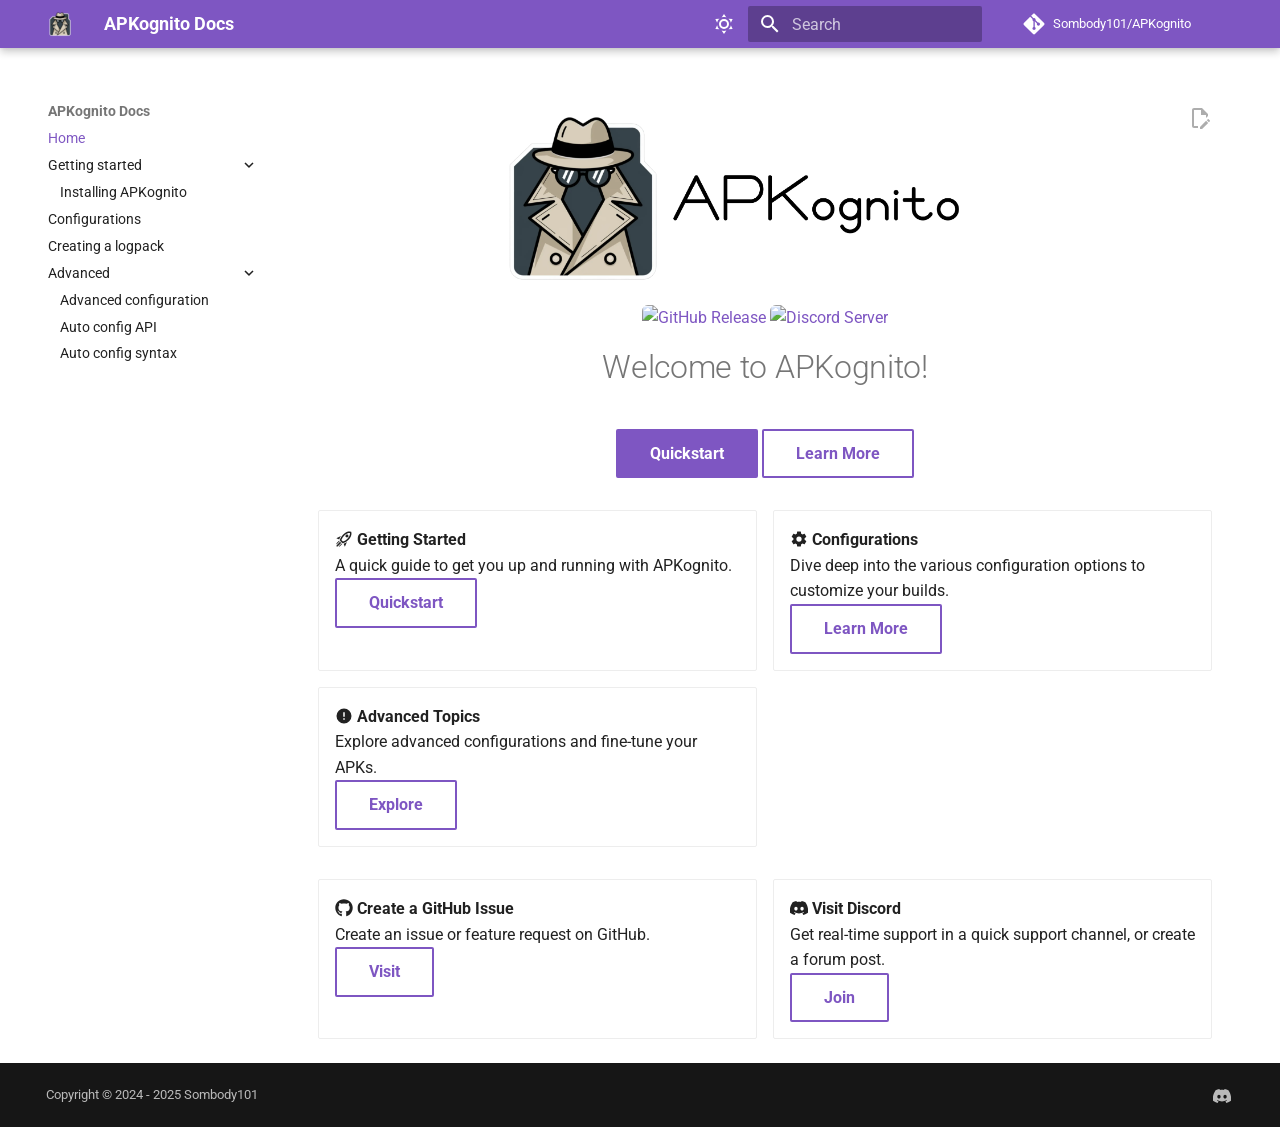
==== commit 6ea6f5fd: "Deployed a03d42f with MkDocs version: 1.6.1" ====
--- a/index.html
+++ b/index.html
@@ -1 +1,8 @@
-<!doctype html><html lang=en class=no-js> <head><meta charset=utf-8><meta name=viewport content="width=device-width,initial-scale=1"><link href=https://apkognito.win/ rel=canonical><link href=getting_started/ rel=next><link rel=icon href=images/apkognito.ico><meta name=generator content="mkdocs-1.6.1, mkdocs-material-9.6.14"><title>None - APKognito Docs</title><link rel=stylesheet href=assets/stylesheets/main.342714a4.min.css><link rel=stylesheet href=assets/stylesheets/palette.06af60db.min.css><link rel=preconnect href=https://fonts.gstatic.com crossorigin><link rel=stylesheet href="https://fonts.googleapis.com/css?family=Roboto:300,300i,400,400i,700,700i%7CRoboto+Mono:400,400i,700,700i&display=fallback"><style>:root{--md-text-font:"Roboto";--md-code-font:"Roboto Mono"}</style><link rel=stylesheet href=stylesheets/badges.869fcc.min.css><script>__md_scope=new URL(".",location),__md_hash=e=>[...e].reduce(((e,_)=>(e<<5)-e+_.charCodeAt(0)),0),__md_get=(e,_=localStorage,t=__md_scope)=>JSON.parse(_.getItem(t.pathname+"."+e)),__md_set=(e,_,t=localStorage,a=__md_scope)=>{try{t.setItem(a.pathname+"."+e,JSON.stringify(_))}catch(e){}}</script></head> <body dir=ltr data-md-color-scheme=default data-md-color-primary=deep-purple data-md-color-accent=purple> <input class=md-toggle data-md-toggle=drawer type=checkbox id=__drawer autocomplete=off> <input class=md-toggle data-md-toggle=search type=checkbox id=__search autocomplete=off> <label class=md-overlay for=__drawer></label> <div data-md-component=skip> </div> <div data-md-component=announce> </div> <header class="md-header md-header--shadow" data-md-component=header> <nav class="md-header__inner md-grid" aria-label=Header> <a href=. title="APKognito Docs" class="md-header__button md-logo" aria-label="APKognito Docs" data-md-component=logo> <img src=images/apkognito.webp alt=logo> </a> <label class="md-header__button md-icon" for=__drawer> <svg xmlns=http://www.w3.org/2000/svg viewbox="0 0 24 24"><path d="M3 6h18v2H3zm0 5h18v2H3zm0 5h18v2H3z"/></svg> </label> <div class=md-header__title data-md-component=header-title> <div class=md-header__ellipsis> <div class=md-header__topic> <span class=md-ellipsis> APKognito Docs </span> </div> <div class=md-header__topic data-md-component=header-topic> <span class=md-ellipsis> None </span> </div> </div> </div> <form class=md-header__option data-md-component=palette> <input class=md-option data-md-color-media="(prefers-color-scheme: light)" data-md-color-scheme=default data-md-color-primary=deep-purple data-md-color-accent=purple aria-label="Switch to dark mode" type=radio name=__palette id=__palette_0> <label class="md-header__button md-icon" title="Switch to dark mode" for=__palette_1 hidden> <svg xmlns=http://www.w3.org/2000/svg viewbox="0 0 24 24"><path d="M12 7a5 5 0 0 1 5 5 5 5 0 0 1-5 5 5 5 0 0 1-5-5 5 5 0 0 1 5-5m0 2a3 3 0 0 0-3 3 3 3 0 0 0 3 3 3 3 0 0 0 3-3 3 3 0 0 0-3-3m0-7 2.39 3.42C13.65 5.15 12.84 5 12 5s-1.65.15-2.39.42zM3.34 7l4.16-.35A7.2 7.2 0 0 0 5.94 8.5c-.44.74-.69 1.5-.83 2.29zm.02 10 1.76-3.77a7.131 7.131 0 0 0 2.38 4.14zM20.65 7l-1.77 3.79a7.02 7.02 0 0 0-2.38-4.15zm-.01 10-4.14.36c.59-.51 1.12-1.14 1.54-1.86.42-.73.69-1.5.83-2.29zM12 22l-2.41-3.44c.74.27 1.55.44 2.41.44.82 0 1.63-.17 2.37-.44z"/></svg> </label> <input class=md-option data-md-color-media="(prefers-color-scheme: dark)" data-md-color-scheme=slate data-md-color-primary=indigo data-md-color-accent=light-blue aria-label="Switch to light mode" type=radio name=__palette id=__palette_1> <label class="md-header__button md-icon" title="Switch to light mode" for=__palette_0 hidden> <svg xmlns=http://www.w3.org/2000/svg viewbox="0 0 24 24"><path d="m17.75 4.09-2.53 1.94.91 3.06-2.63-1.81-2.63 1.81.91-3.06-2.53-1.94L12.44 4l1.06-3 1.06 3zm3.5 6.91-1.64 1.25.59 1.98-1.7-1.17-1.7 1.17.59-1.98L15.75 11l2.06-.05L18.5 9l.69 1.95zm-2.28 4.95c.83-.08 1.72 1.1 1.19 1.85-.32.45-.66.87-1.08 1.27C15.17 23 8.84 23 4.94 19.07c-3.91-3.9-3.91-10.24 0-14.14.4-.4.82-.76 1.27-1.08.75-.53 1.93.36 1.85 1.19-.27 2.86.69 5.83 2.89 8.02a9.96 9.96 0 0 0 8.02 2.89m-1.64 2.02a12.08 12.08 0 0 1-7.8-3.47c-2.17-2.19-3.33-5-3.49-7.82-2.81 3.14-2.7 7.96.31 10.98 3.02 3.01 7.84 3.12 10.98.31"/></svg> </label> </form> <script>var palette=__md_get("__palette");if(palette&&palette.color){if("(prefers-color-scheme)"===palette.color.media){var media=matchMedia("(prefers-color-scheme: light)"),input=document.querySelector(media.matches?"[data-md-color-media='(prefers-color-scheme: light)']":"[data-md-color-media='(prefers-color-scheme: dark)']");palette.color.media=input.getAttribute("data-md-color-media"),palette.color.scheme=input.getAttribute("data-md-color-scheme"),palette.color.primary=input.getAttribute("data-md-color-primary"),palette.color.accent=input.getAttribute("data-md-color-accent")}for(var[key,value]of Object.entries(palette.color))document.body.setAttribute("data-md-color-"+key,value)}</script> <label class="md-header__button md-icon" for=__search> <svg xmlns=http://www.w3.org/2000/svg viewbox="0 0 24 24"><path d="M9.5 3A6.5 6.5 0 0 1 16 9.5c0 1.61-.59 3.09-1.56 4.23l.27.27h.79l5 5-1.5 1.5-5-5v-.79l-.27-.27A6.52 6.52 0 0 1 9.5 16 6.5 6.5 0 0 1 3 9.5 6.5 6.5 0 0 1 9.5 3m0 2C7 5 5 7 5 9.5S7 14 9.5 14 14 12 14 9.5 12 5 9.5 5"/></svg> </label> <div class=md-search data-md-component=search role=dialog> <label class=md-search__overlay for=__search></label> <div class=md-search__inner role=search> <form class=md-search__form name=search> <input type=text class=md-search__input name=query aria-label=Search placeholder=Search autocapitalize=off autocorrect=off autocomplete=off spellcheck=false data-md-component=search-query required> <label class="md-search__icon md-icon" for=__search> <svg xmlns=http://www.w3.org/2000/svg viewbox="0 0 24 24"><path d="M9.5 3A6.5 6.5 0 0 1 16 9.5c0 1.61-.59 3.09-1.56 4.23l.27.27h.79l5 5-1.5 1.5-5-5v-.79l-.27-.27A6.52 6.52 0 0 1 9.5 16 6.5 6.5 0 0 1 3 9.5 6.5 6.5 0 0 1 9.5 3m0 2C7 5 5 7 5 9.5S7 14 9.5 14 14 12 14 9.5 12 5 9.5 5"/></svg> <svg xmlns=http://www.w3.org/2000/svg viewbox="0 0 24 24"><path d="M20 11v2H8l5.5 5.5-1.42 1.42L4.16 12l7.92-7.92L13.5 5.5 8 11z"/></svg> </label> <nav class=md-search__options aria-label=Search> <button type=reset class="md-search__icon md-icon" title=Clear aria-label=Clear tabindex=-1> <svg xmlns=http://www.w3.org/2000/svg viewbox="0 0 24 24"><path d="M19 6.41 17.59 5 12 10.59 6.41 5 5 6.41 10.59 12 5 17.59 6.41 19 12 13.41 17.59 19 19 17.59 13.41 12z"/></svg> </button> </nav> </form> <div class=md-search__output> <div class=md-search__scrollwrap tabindex=0 data-md-scrollfix> <div class=md-search-result data-md-component=search-result> <div class=md-search-result__meta> Initializing search </div> <ol class=md-search-result__list role=presentation></ol> </div> </div> </div> </div> </div> <div class=md-header__source> <a href=https://github.com/Sombody101/APKognito/ title="Go to repository" class=md-source data-md-component=source> <div class="md-source__icon md-icon"> <svg xmlns=http://www.w3.org/2000/svg viewbox="0 0 448 512"><!-- Font Awesome Free 6.7.2 by @fontawesome - https://fontawesome.com License - https://fontawesome.com/license/free (Icons: CC BY 4.0, Fonts: SIL OFL 1.1, Code: MIT License) Copyright 2024 Fonticons, Inc.--><path d="M439.55 236.05 244 40.45a28.87 28.87 0 0 0-40.81 0l-40.66 40.63 51.52 51.52c27.06-9.14 52.68 16.77 43.39 43.68l49.66 49.66c34.23-11.8 61.18 31 35.47 56.69-26.49 26.49-70.21-2.87-56-37.34L240.22 199v121.85c25.3 12.54 22.26 41.85 9.08 55a34.34 34.34 0 0 1-48.55 0c-17.57-17.6-11.07-46.91 11.25-56v-123c-20.8-8.51-24.6-30.74-18.64-45L142.57 101 8.45 235.14a28.86 28.86 0 0 0 0 40.81l195.61 195.6a28.86 28.86 0 0 0 40.8 0l194.69-194.69a28.86 28.86 0 0 0 0-40.81"/></svg> </div> <div class=md-source__repository> Sombody101/APKognito </div> </a> </div> </nav> </header> <div class=md-container data-md-component=container> <main class=md-main data-md-component=main> <div class="md-main__inner md-grid"> <div class="md-sidebar md-sidebar--primary" data-md-component=sidebar data-md-type=navigation> <div class=md-sidebar__scrollwrap> <div class=md-sidebar__inner> <nav class="md-nav md-nav--primary md-nav--integrated" aria-label=Navigation data-md-level=0> <label class=md-nav__title for=__drawer> <a href=. title="APKognito Docs" class="md-nav__button md-logo" aria-label="APKognito Docs" data-md-component=logo> <img src=images/apkognito.webp alt=logo> </a> APKognito Docs </label> <div class=md-nav__source> <a href=https://github.com/Sombody101/APKognito/ title="Go to repository" class=md-source data-md-component=source> <div class="md-source__icon md-icon"> <svg xmlns=http://www.w3.org/2000/svg viewbox="0 0 448 512"><!-- Font Awesome Free 6.7.2 by @fontawesome - https://fontawesome.com License - https://fontawesome.com/license/free (Icons: CC BY 4.0, Fonts: SIL OFL 1.1, Code: MIT License) Copyright 2024 Fonticons, Inc.--><path d="M439.55 236.05 244 40.45a28.87 28.87 0 0 0-40.81 0l-40.66 40.63 51.52 51.52c27.06-9.14 52.68 16.77 43.39 43.68l49.66 49.66c34.23-11.8 61.18 31 35.47 56.69-26.49 26.49-70.21-2.87-56-37.34L240.22 199v121.85c25.3 12.54 22.26 41.85 9.08 55a34.34 34.34 0 0 1-48.55 0c-17.57-17.6-11.07-46.91 11.25-56v-123c-20.8-8.51-24.6-30.74-18.64-45L142.57 101 8.45 235.14a28.86 28.86 0 0 0 0 40.81l195.61 195.6a28.86 28.86 0 0 0 40.8 0l194.69-194.69a28.86 28.86 0 0 0 0-40.81"/></svg> </div> <div class=md-source__repository> Sombody101/APKognito </div> </a> </div> <ul class=md-nav__list data-md-scrollfix> <li class="md-nav__item md-nav__item--active"> <input class="md-nav__toggle md-toggle" type=checkbox id=__toc> <a href=. class="md-nav__link md-nav__link--active"> <span class=md-ellipsis> Home </span> </a> </li> <li class="md-nav__item md-nav__item--nested"> <input class="md-nav__toggle md-toggle md-toggle--indeterminate" type=checkbox id=__nav_2> <div class="md-nav__link md-nav__container"> <a href=getting_started/ class="md-nav__link "> <span class=md-ellipsis> Getting started </span> </a> <label class="md-nav__link " for=__nav_2 id=__nav_2_label tabindex=0> <span class="md-nav__icon md-icon"></span> </label> </div> <nav class=md-nav data-md-level=1 aria-labelledby=__nav_2_label aria-expanded=false> <label class=md-nav__title for=__nav_2> <span class="md-nav__icon md-icon"></span> Getting started </label> <ul class=md-nav__list data-md-scrollfix> <li class=md-nav__item> <a href=getting_started/installing/ class=md-nav__link> <span class=md-ellipsis> Installing APKognito </span> </a> </li> </ul> </nav> </li> <li class=md-nav__item> <a href=configurations/ class=md-nav__link> <span class=md-ellipsis> Configurations </span> </a> </li> <li class=md-nav__item> <a href=creating_a_logpack/ class=md-nav__link> <span class=md-ellipsis> Creating a logpack </span> </a> </li> <li class="md-nav__item md-nav__item--nested"> <input class="md-nav__toggle md-toggle md-toggle--indeterminate" type=checkbox id=__nav_5> <label class=md-nav__link for=__nav_5 id=__nav_5_label tabindex=0> <span class=md-ellipsis> Advanced </span> <span class="md-nav__icon md-icon"></span> </label> <nav class=md-nav data-md-level=1 aria-labelledby=__nav_5_label aria-expanded=false> <label class=md-nav__title for=__nav_5> <span class="md-nav__icon md-icon"></span> Advanced </label> <ul class=md-nav__list data-md-scrollfix> <li class=md-nav__item> <a href=advanced/advanced_package_configurations/ class=md-nav__link> <span class=md-ellipsis> Advanced configuration </span> </a> </li> <li class=md-nav__item> <a href=advanced/auto_config_api/ class=md-nav__link> <span class=md-ellipsis> Auto config API </span> </a> </li> <li class=md-nav__item> <a href=advanced/config_syntax/ class=md-nav__link> <span class=md-ellipsis> Auto config syntax </span> </a> </li> </ul> </nav> </li> </ul> </nav> </div> </div> </div> <div class=md-content data-md-component=content> <article class="md-content__inner md-typeset"> <a href=https://github.com/Sombody101/APKognito/edit/master/docs/index.md title="Edit this page" class="md-content__button md-icon"> <svg xmlns=http://www.w3.org/2000/svg viewbox="0 0 24 24"><path d="M10 20H6V4h7v5h5v3.1l2-2V8l-6-6H6c-1.1 0-2 .9-2 2v16c0 1.1.9 2 2 2h4zm10.2-7c.1 0 .3.1.4.2l1.3 1.3c.2.2.2.6 0 .8l-1 1-2.1-2.1 1-1c.1-.1.2-.2.4-.2m0 3.9L14.1 23H12v-2.1l6.1-6.1z"/></svg> </a> <h1>Home</h1> <figure> <p><img alt="APKognito Logo" src=images/dark-wide.webp#only-dark width=500> <img alt="APKognito Logo" src=images/light-wide.webp#only-light width=500></p> <figcaption></figcaption> </figure> <p>Welcome to the APKognito docs!</p> <p>If you're new, check out the <a href=getting_started/ >quickstart</a>!</p> <p>If you're looking for some more in-depth information to get the most out of APKognito, try looking through some of the <a href=configurations/ >configurations</a>, or even the <a href=advanced/advanced_package_configurations/ >advanced configurations</a>!</p> <p>Have any issues or features? Let me know by creating a <a href=https://github.com/Sombody101/APKognito/issues><span class=twemoji><svg xmlns=http://www.w3.org/2000/svg viewbox="0 0 496 512"><!-- Font Awesome Free 6.7.2 by @fontawesome - https://fontawesome.com License - https://fontawesome.com/license/free (Icons: CC BY 4.0, Fonts: SIL OFL 1.1, Code: MIT License) Copyright 2024 Fonticons, Inc.--><path d="M165.9 397.4c0 2-2.3 3.6-5.2 3.6-3.3.3-5.6-1.3-5.6-3.6 0-2 2.3-3.6 5.2-3.6 3-.3 5.6 1.3 5.6 3.6m-31.1-4.5c-.7 2 1.3 4.3 4.3 4.9 2.6 1 5.6 0 6.2-2s-1.3-4.3-4.3-5.2c-2.6-.7-5.5.3-6.2 2.3m44.2-1.7c-2.9.7-4.9 2.6-4.6 4.9.3 2 2.9 3.3 5.9 2.6 2.9-.7 4.9-2.6 4.6-4.6-.3-1.9-3-3.2-5.9-2.9M244.8 8C106.1 8 0 113.3 0 252c0 110.9 69.8 205.8 169.5 239.2 12.8 2.3 17.3-5.6 17.3-12.1 0-6.2-.3-40.4-.3-61.4 0 0-70 15-84.7-29.8 0 0-11.4-29.1-27.8-36.6 0 0-22.9-15.7 1.6-15.4 0 0 24.9 2 38.6 25.8 21.9 38.6 58.6 27.5 72.9 20.9 2.3-16 8.8-27.1 16-33.7-55.9-6.2-112.3-14.3-112.3-110.5 0-27.5 7.6-41.3 23.6-58.9-2.6-6.5-11.1-33.3 2.6-67.9 20.9-6.5 69 27 69 27 20-5.6 41.5-8.5 62.8-8.5s42.8 2.9 62.8 8.5c0 0 48.1-33.6 69-27 13.7 34.7 5.2 61.4 2.6 67.9 16 17.7 25.8 31.5 25.8 58.9 0 96.5-58.9 104.2-114.8 110.5 9.2 7.9 17 22.9 17 46.4 0 33.7-.3 75.4-.3 83.6 0 6.5 4.6 14.4 17.3 12.1C428.2 457.8 496 362.9 496 252 496 113.3 383.5 8 244.8 8M97.2 352.9c-1.3 1-1 3.3.7 5.2 1.6 1.6 3.9 2.3 5.2 1 1.3-1 1-3.3-.7-5.2-1.6-1.6-3.9-2.3-5.2-1m-10.8-8.1c-.7 1.3.3 2.9 2.3 3.9 1.6 1 3.6.7 4.3-.7.7-1.3-.3-2.9-2.3-3.9-2-.6-3.6-.3-4.3.7m32.4 35.6c-1.6 1.3-1 4.3 1.3 6.2 2.3 2.3 5.2 2.6 6.5 1 1.3-1.3.7-4.3-1.3-6.2-2.2-2.3-5.2-2.6-6.5-1m-11.4-14.7c-1.6 1-1.6 3.6 0 5.9s4.3 3.3 5.6 2.3c1.6-1.3 1.6-3.9 0-6.2-1.4-2.3-4-3.3-5.6-2"/></svg></span> GitHub issue</a>, or visit the <a href=https://discord.gg/rNR2VHySgF><span class=twemoji><svg xmlns=http://www.w3.org/2000/svg viewbox="0 0 640 512"><!-- Font Awesome Free 6.7.2 by @fontawesome - https://fontawesome.com License - https://fontawesome.com/license/free (Icons: CC BY 4.0, Fonts: SIL OFL 1.1, Code: MIT License) Copyright 2024 Fonticons, Inc.--><path d="M524.531 69.836a1.5 1.5 0 0 0-.764-.7A485 485 0 0 0 404.081 32.03a1.82 1.82 0 0 0-1.923.91 338 338 0 0 0-14.9 30.6 447.9 447.9 0 0 0-134.426 0 310 310 0 0 0-15.135-30.6 1.89 1.89 0 0 0-1.924-.91 483.7 483.7 0 0 0-119.688 37.107 1.7 1.7 0 0 0-.788.676C39.068 183.651 18.186 294.69 28.43 404.354a2.02 2.02 0 0 0 .765 1.375 487.7 487.7 0 0 0 146.825 74.189 1.9 1.9 0 0 0 2.063-.676A348 348 0 0 0 208.12 430.4a1.86 1.86 0 0 0-1.019-2.588 321 321 0 0 1-45.868-21.853 1.885 1.885 0 0 1-.185-3.126 251 251 0 0 0 9.109-7.137 1.82 1.82 0 0 1 1.9-.256c96.229 43.917 200.41 43.917 295.5 0a1.81 1.81 0 0 1 1.924.233 235 235 0 0 0 9.132 7.16 1.884 1.884 0 0 1-.162 3.126 301.4 301.4 0 0 1-45.89 21.83 1.875 1.875 0 0 0-1 2.611 391 391 0 0 0 30.014 48.815 1.86 1.86 0 0 0 2.063.7A486 486 0 0 0 610.7 405.729a1.88 1.88 0 0 0 .765-1.352c12.264-126.783-20.532-236.912-86.934-334.541M222.491 337.58c-28.972 0-52.844-26.587-52.844-59.239s23.409-59.241 52.844-59.241c29.665 0 53.306 26.82 52.843 59.239 0 32.654-23.41 59.241-52.843 59.241m195.38 0c-28.971 0-52.843-26.587-52.843-59.239s23.409-59.241 52.843-59.241c29.667 0 53.307 26.82 52.844 59.239 0 32.654-23.177 59.241-52.844 59.241"/></svg></span> Discord</a> and make a forum post there!</p> </article> </div> <script>var target=document.getElementById(location.hash.slice(1));target&&target.name&&(target.checked=target.name.startsWith("__tabbed_"))</script> </div> </main> <footer class=md-footer> <div class="md-footer-meta md-typeset"> <div class="md-footer-meta__inner md-grid"> <div class=md-copyright> <div class=md-copyright__highlight> Copyright &copy; 2024 - 2025 Sombody101 </div> </div> <div class=md-social> <a href=https://discord.gg/rNR2VHySgF target=_blank rel=noopener title="APKognito Support Discord" class=md-social__link> <svg xmlns=http://www.w3.org/2000/svg viewbox="0 0 640 512"><!-- Font Awesome Free 6.7.2 by @fontawesome - https://fontawesome.com License - https://fontawesome.com/license/free (Icons: CC BY 4.0, Fonts: SIL OFL 1.1, Code: MIT License) Copyright 2024 Fonticons, Inc.--><path d="M524.531 69.836a1.5 1.5 0 0 0-.764-.7A485 485 0 0 0 404.081 32.03a1.82 1.82 0 0 0-1.923.91 338 338 0 0 0-14.9 30.6 447.9 447.9 0 0 0-134.426 0 310 310 0 0 0-15.135-30.6 1.89 1.89 0 0 0-1.924-.91 483.7 483.7 0 0 0-119.688 37.107 1.7 1.7 0 0 0-.788.676C39.068 183.651 18.186 294.69 28.43 404.354a2.02 2.02 0 0 0 .765 1.375 487.7 487.7 0 0 0 146.825 74.189 1.9 1.9 0 0 0 2.063-.676A348 348 0 0 0 208.12 430.4a1.86 1.86 0 0 0-1.019-2.588 321 321 0 0 1-45.868-21.853 1.885 1.885 0 0 1-.185-3.126 251 251 0 0 0 9.109-7.137 1.82 1.82 0 0 1 1.9-.256c96.229 43.917 200.41 43.917 295.5 0a1.81 1.81 0 0 1 1.924.233 235 235 0 0 0 9.132 7.16 1.884 1.884 0 0 1-.162 3.126 301.4 301.4 0 0 1-45.89 21.83 1.875 1.875 0 0 0-1 2.611 391 391 0 0 0 30.014 48.815 1.86 1.86 0 0 0 2.063.7A486 486 0 0 0 610.7 405.729a1.88 1.88 0 0 0 .765-1.352c12.264-126.783-20.532-236.912-86.934-334.541M222.491 337.58c-28.972 0-52.844-26.587-52.844-59.239s23.409-59.241 52.844-59.241c29.665 0 53.306 26.82 52.843 59.239 0 32.654-23.41 59.241-52.843 59.241m195.38 0c-28.971 0-52.843-26.587-52.843-59.239s23.409-59.241 52.843-59.241c29.667 0 53.307 26.82 52.844 59.239 0 32.654-23.177 59.241-52.844 59.241"/></svg> </a> </div> </div> </div> </footer> </div> <div class=md-dialog data-md-component=dialog> <div class="md-dialog__inner md-typeset"></div> </div> <div class=md-progress data-md-component=progress role=progressbar></div> <script id=__config type=application/json>{"base": ".", "features": ["content.action.edit", "navigation.instant", "navigation.instant.progress", "navigation.expand", "navigation.indexes", "toc.integrate", "content.tooltips"], "search": "assets/javascripts/workers/search.d50fe291.min.js", "tags": null, "translations": {"clipboard.copied": "Copied to clipboard", "clipboard.copy": "Copy to clipboard", "search.result.more.one": "1 more on this page", "search.result.more.other": "# more on this page", "search.result.none": "No matching documents", "search.result.one": "1 matching document", "search.result.other": "# matching documents", "search.result.placeholder": "Type to start searching", "search.result.term.missing": "Missing", "select.version": "Select version"}, "version": null}</script> <script src=assets/javascripts/bundle.13a4f30d.min.js></script> </body> </html>+<!doctype html><html lang=en class=no-js> <head><meta charset=utf-8><meta name=viewport content="width=device-width,initial-scale=1"><link href=https://apkognito.win/ rel=canonical><link href=getting_started/ rel=next><link rel=icon href=images/apkognito.ico><meta name=generator content="mkdocs-1.6.1, mkdocs-material-9.6.21"><title>Home - APKognito Docs</title><link rel=stylesheet href=assets/stylesheets/main.2a3383ac.min.css><link rel=stylesheet href=assets/stylesheets/palette.06af60db.min.css><link rel=preconnect href=https://fonts.gstatic.com crossorigin><link rel=stylesheet href="https://fonts.googleapis.com/css?family=Roboto:300,300i,400,400i,700,700i%7CRoboto+Mono:400,400i,700,700i&display=fallback"><style>:root{--md-text-font:"Roboto";--md-code-font:"Roboto Mono"}</style><link rel=stylesheet href=stylesheets/badges.869fcc.min.css><link rel=stylesheet href=stylesheets/extras.css><script>__md_scope=new URL(".",location),__md_hash=e=>[...e].reduce(((e,_)=>(e<<5)-e+_.charCodeAt(0)),0),__md_get=(e,_=localStorage,t=__md_scope)=>JSON.parse(_.getItem(t.pathname+"."+e)),__md_set=(e,_,t=localStorage,a=__md_scope)=>{try{t.setItem(a.pathname+"."+e,JSON.stringify(_))}catch(e){}}</script><meta property=og:type content=website><meta property=og:title content="APKognito Docs"><meta property=og:description content=None><meta property=og:image content=https://apkognito.win/assets/images/social/index.png><meta property=og:image:type content=image/png><meta property=og:image:width content=1200><meta property=og:image:height content=630><meta content=https://apkognito.win/ property=og:url><meta name=twitter:card content=summary_large_image><meta name=twitter:title content="APKognito Docs"><meta name=twitter:description content=None><meta name=twitter:image content=https://apkognito.win/assets/images/social/index.png></head> <body dir=ltr data-md-color-scheme=default data-md-color-primary=deep-purple data-md-color-accent=purple> <input class=md-toggle data-md-toggle=drawer type=checkbox id=__drawer autocomplete=off> <input class=md-toggle data-md-toggle=search type=checkbox id=__search autocomplete=off> <label class=md-overlay for=__drawer></label> <div data-md-component=skip> </div> <div data-md-component=announce> </div> <header class="md-header md-header--shadow" data-md-component=header> <nav class="md-header__inner md-grid" aria-label=Header> <a href=. title="APKognito Docs" class="md-header__button md-logo" aria-label="APKognito Docs" data-md-component=logo> <img src=images/apkognito.webp alt=logo> </a> <label class="md-header__button md-icon" for=__drawer> <svg xmlns=http://www.w3.org/2000/svg viewbox="0 0 24 24"><path d="M3 6h18v2H3zm0 5h18v2H3zm0 5h18v2H3z"/></svg> </label> <div class=md-header__title data-md-component=header-title> <div class=md-header__ellipsis> <div class=md-header__topic> <span class=md-ellipsis> APKognito Docs </span> </div> <div class=md-header__topic data-md-component=header-topic> <span class=md-ellipsis> Home </span> </div> </div> </div> <form class=md-header__option data-md-component=palette> <input class=md-option data-md-color-media="(prefers-color-scheme: light)" data-md-color-scheme=default data-md-color-primary=deep-purple data-md-color-accent=purple aria-label="Switch to dark mode" type=radio name=__palette id=__palette_0> <label class="md-header__button md-icon" title="Switch to dark mode" for=__palette_1 hidden> <svg xmlns=http://www.w3.org/2000/svg viewbox="0 0 24 24"><path d="M12 7a5 5 0 0 1 5 5 5 5 0 0 1-5 5 5 5 0 0 1-5-5 5 5 0 0 1 5-5m0 2a3 3 0 0 0-3 3 3 3 0 0 0 3 3 3 3 0 0 0 3-3 3 3 0 0 0-3-3m0-7 2.39 3.42C13.65 5.15 12.84 5 12 5s-1.65.15-2.39.42zM3.34 7l4.16-.35A7.2 7.2 0 0 0 5.94 8.5c-.44.74-.69 1.5-.83 2.29zm.02 10 1.76-3.77a7.131 7.131 0 0 0 2.38 4.14zM20.65 7l-1.77 3.79a7.02 7.02 0 0 0-2.38-4.15zm-.01 10-4.14.36c.59-.51 1.12-1.14 1.54-1.86.42-.73.69-1.5.83-2.29zM12 22l-2.41-3.44c.74.27 1.55.44 2.41.44.82 0 1.63-.17 2.37-.44z"/></svg> </label> <input class=md-option data-md-color-media="(prefers-color-scheme: dark)" data-md-color-scheme=slate data-md-color-primary=indigo data-md-color-accent=light-blue aria-label="Switch to light mode" type=radio name=__palette id=__palette_1> <label class="md-header__button md-icon" title="Switch to light mode" for=__palette_0 hidden> <svg xmlns=http://www.w3.org/2000/svg viewbox="0 0 24 24"><path d="m17.75 4.09-2.53 1.94.91 3.06-2.63-1.81-2.63 1.81.91-3.06-2.53-1.94L12.44 4l1.06-3 1.06 3zm3.5 6.91-1.64 1.25.59 1.98-1.7-1.17-1.7 1.17.59-1.98L15.75 11l2.06-.05L18.5 9l.69 1.95zm-2.28 4.95c.83-.08 1.72 1.1 1.19 1.85-.32.45-.66.87-1.08 1.27C15.17 23 8.84 23 4.94 19.07c-3.91-3.9-3.91-10.24 0-14.14.4-.4.82-.76 1.27-1.08.75-.53 1.93.36 1.85 1.19-.27 2.86.69 5.83 2.89 8.02a9.96 9.96 0 0 0 8.02 2.89m-1.64 2.02a12.08 12.08 0 0 1-7.8-3.47c-2.17-2.19-3.33-5-3.49-7.82-2.81 3.14-2.7 7.96.31 10.98 3.02 3.01 7.84 3.12 10.98.31"/></svg> </label> </form> <script>var palette=__md_get("__palette");if(palette&&palette.color){if("(prefers-color-scheme)"===palette.color.media){var media=matchMedia("(prefers-color-scheme: light)"),input=document.querySelector(media.matches?"[data-md-color-media='(prefers-color-scheme: light)']":"[data-md-color-media='(prefers-color-scheme: dark)']");palette.color.media=input.getAttribute("data-md-color-media"),palette.color.scheme=input.getAttribute("data-md-color-scheme"),palette.color.primary=input.getAttribute("data-md-color-primary"),palette.color.accent=input.getAttribute("data-md-color-accent")}for(var[key,value]of Object.entries(palette.color))document.body.setAttribute("data-md-color-"+key,value)}</script> <label class="md-header__button md-icon" for=__search> <svg xmlns=http://www.w3.org/2000/svg viewbox="0 0 24 24"><path d="M9.5 3A6.5 6.5 0 0 1 16 9.5c0 1.61-.59 3.09-1.56 4.23l.27.27h.79l5 5-1.5 1.5-5-5v-.79l-.27-.27A6.52 6.52 0 0 1 9.5 16 6.5 6.5 0 0 1 3 9.5 6.5 6.5 0 0 1 9.5 3m0 2C7 5 5 7 5 9.5S7 14 9.5 14 14 12 14 9.5 12 5 9.5 5"/></svg> </label> <div class=md-search data-md-component=search role=dialog> <label class=md-search__overlay for=__search></label> <div class=md-search__inner role=search> <form class=md-search__form name=search> <input type=text class=md-search__input name=query aria-label=Search placeholder=Search autocapitalize=off autocorrect=off autocomplete=off spellcheck=false data-md-component=search-query required> <label class="md-search__icon md-icon" for=__search> <svg xmlns=http://www.w3.org/2000/svg viewbox="0 0 24 24"><path d="M9.5 3A6.5 6.5 0 0 1 16 9.5c0 1.61-.59 3.09-1.56 4.23l.27.27h.79l5 5-1.5 1.5-5-5v-.79l-.27-.27A6.52 6.52 0 0 1 9.5 16 6.5 6.5 0 0 1 3 9.5 6.5 6.5 0 0 1 9.5 3m0 2C7 5 5 7 5 9.5S7 14 9.5 14 14 12 14 9.5 12 5 9.5 5"/></svg> <svg xmlns=http://www.w3.org/2000/svg viewbox="0 0 24 24"><path d="M20 11v2H8l5.5 5.5-1.42 1.42L4.16 12l7.92-7.92L13.5 5.5 8 11z"/></svg> </label> <nav class=md-search__options aria-label=Search> <button type=reset class="md-search__icon md-icon" title=Clear aria-label=Clear tabindex=-1> <svg xmlns=http://www.w3.org/2000/svg viewbox="0 0 24 24"><path d="M19 6.41 17.59 5 12 10.59 6.41 5 5 6.41 10.59 12 5 17.59 6.41 19 12 13.41 17.59 19 19 17.59 13.41 12z"/></svg> </button> </nav> </form> <div class=md-search__output> <div class=md-search__scrollwrap tabindex=0 data-md-scrollfix> <div class=md-search-result data-md-component=search-result> <div class=md-search-result__meta> Initializing search </div> <ol class=md-search-result__list role=presentation></ol> </div> </div> </div> </div> </div> <div class=md-header__source> <a href=https://github.com/Sombody101/APKognito/ title="Go to repository" class=md-source data-md-component=source> <div class="md-source__icon md-icon"> <svg xmlns=http://www.w3.org/2000/svg viewbox="0 0 448 512"><!-- Font Awesome Free 7.0.1 by @fontawesome - https://fontawesome.com License - https://fontawesome.com/license/free (Icons: CC BY 4.0, Fonts: SIL OFL 1.1, Code: MIT License) Copyright 2025 Fonticons, Inc.--><path d="M439.6 236.1 244 40.5c-5.4-5.5-12.8-8.5-20.4-8.5s-15 3-20.4 8.4L162.5 81l51.5 51.5c27.1-9.1 52.7 16.8 43.4 43.7l49.7 49.7c34.2-11.8 61.2 31 35.5 56.7-26.5 26.5-70.2-2.9-56-37.3L240.3 199v121.9c25.3 12.5 22.3 41.8 9.1 55-6.4 6.4-15.2 10.1-24.3 10.1s-17.8-3.6-24.3-10.1c-17.6-17.6-11.1-46.9 11.2-56v-123c-20.8-8.5-24.6-30.7-18.6-45L142.6 101 8.5 235.1C3 240.6 0 247.9 0 255.5s3 15 8.5 20.4l195.6 195.7c5.4 5.4 12.7 8.4 20.4 8.4s15-3 20.4-8.4l194.7-194.7c5.4-5.4 8.4-12.8 8.4-20.4s-3-15-8.4-20.4"/></svg> </div> <div class=md-source__repository> Sombody101/APKognito </div> </a> </div> </nav> </header> <div class=md-container data-md-component=container> <main class=md-main data-md-component=main> <div class="md-main__inner md-grid"> <div class="md-sidebar md-sidebar--primary" data-md-component=sidebar data-md-type=navigation> <div class=md-sidebar__scrollwrap> <div class=md-sidebar__inner> <nav class="md-nav md-nav--primary md-nav--integrated" aria-label=Navigation data-md-level=0> <label class=md-nav__title for=__drawer> <a href=. title="APKognito Docs" class="md-nav__button md-logo" aria-label="APKognito Docs" data-md-component=logo> <img src=images/apkognito.webp alt=logo> </a> APKognito Docs </label> <div class=md-nav__source> <a href=https://github.com/Sombody101/APKognito/ title="Go to repository" class=md-source data-md-component=source> <div class="md-source__icon md-icon"> <svg xmlns=http://www.w3.org/2000/svg viewbox="0 0 448 512"><!-- Font Awesome Free 7.0.1 by @fontawesome - https://fontawesome.com License - https://fontawesome.com/license/free (Icons: CC BY 4.0, Fonts: SIL OFL 1.1, Code: MIT License) Copyright 2025 Fonticons, Inc.--><path d="M439.6 236.1 244 40.5c-5.4-5.5-12.8-8.5-20.4-8.5s-15 3-20.4 8.4L162.5 81l51.5 51.5c27.1-9.1 52.7 16.8 43.4 43.7l49.7 49.7c34.2-11.8 61.2 31 35.5 56.7-26.5 26.5-70.2-2.9-56-37.3L240.3 199v121.9c25.3 12.5 22.3 41.8 9.1 55-6.4 6.4-15.2 10.1-24.3 10.1s-17.8-3.6-24.3-10.1c-17.6-17.6-11.1-46.9 11.2-56v-123c-20.8-8.5-24.6-30.7-18.6-45L142.6 101 8.5 235.1C3 240.6 0 247.9 0 255.5s3 15 8.5 20.4l195.6 195.7c5.4 5.4 12.7 8.4 20.4 8.4s15-3 20.4-8.4l194.7-194.7c5.4-5.4 8.4-12.8 8.4-20.4s-3-15-8.4-20.4"/></svg> </div> <div class=md-source__repository> Sombody101/APKognito </div> </a> </div> <ul class=md-nav__list data-md-scrollfix> <li class="md-nav__item md-nav__item--active"> <input class="md-nav__toggle md-toggle" type=checkbox id=__toc> <a href=. class="md-nav__link md-nav__link--active"> <span class=md-ellipsis> Home </span> </a> </li> <li class="md-nav__item md-nav__item--nested"> <input class="md-nav__toggle md-toggle md-toggle--indeterminate" type=checkbox id=__nav_2> <div class="md-nav__link md-nav__container"> <a href=getting_started/ class="md-nav__link "> <span class=md-ellipsis> Getting started </span> </a> <label class="md-nav__link " for=__nav_2 id=__nav_2_label tabindex=0> <span class="md-nav__icon md-icon"></span> </label> </div> <nav class=md-nav data-md-level=1 aria-labelledby=__nav_2_label aria-expanded=false> <label class=md-nav__title for=__nav_2> <span class="md-nav__icon md-icon"></span> Getting started </label> <ul class=md-nav__list data-md-scrollfix> <li class=md-nav__item> <a href=getting_started/installing/ class=md-nav__link> <span class=md-ellipsis> Installing APKognito </span> </a> </li> </ul> </nav> </li> <li class=md-nav__item> <a href=configurations/ class=md-nav__link> <span class=md-ellipsis> Configurations </span> </a> </li> <li class=md-nav__item> <a href=creating_a_logpack/ class=md-nav__link> <span class=md-ellipsis> Creating a logpack </span> </a> </li> <li class="md-nav__item md-nav__item--nested"> <input class="md-nav__toggle md-toggle md-toggle--indeterminate" type=checkbox id=__nav_5> <label class=md-nav__link for=__nav_5 id=__nav_5_label tabindex=0> <span class=md-ellipsis> Advanced </span> <span class="md-nav__icon md-icon"></span> </label> <nav class=md-nav data-md-level=1 aria-labelledby=__nav_5_label aria-expanded=false> <label class=md-nav__title for=__nav_5> <span class="md-nav__icon md-icon"></span> Advanced </label> <ul class=md-nav__list data-md-scrollfix> <li class=md-nav__item> <a href=advanced/advanced_package_configurations/ class=md-nav__link> <span class=md-ellipsis> Advanced configuration </span> </a> </li> <li class=md-nav__item> <a href=advanced/auto_config_api/ class=md-nav__link> <span class=md-ellipsis> Auto config API </span> </a> </li> <li class=md-nav__item> <a href=advanced/config_syntax/ class=md-nav__link> <span class=md-ellipsis> Auto config syntax </span> </a> </li> </ul> </nav> </li> </ul> </nav> </div> </div> </div> <div class=md-content data-md-component=content> <article class="md-content__inner md-typeset"> <a href=https://github.com/Sombody101/APKognito/edit/master/docs/index.md title="Edit this page" class="md-content__button md-icon" rel=edit> <svg xmlns=http://www.w3.org/2000/svg viewbox="0 0 24 24"><path d="M10 20H6V4h7v5h5v3.1l2-2V8l-6-6H6c-1.1 0-2 .9-2 2v16c0 1.1.9 2 2 2h4zm10.2-7c.1 0 .3.1.4.2l1.3 1.3c.2.2.2.6 0 .8l-1 1-2.1-2.1 1-1c.1-.1.2-.2.4-.2m0 3.9L14.1 23H12v-2.1l6.1-6.1z"/></svg> </a> <p align=center> <img alt="APKognito Logo" src=images/dark-wide.webp#only-dark width=500> <img alt="APKognito Logo" src=images/light-wide.webp#only-light width=500> </p> <p align=center> <a href=https://github.com/Sombody101/APKognito/releases> <img alt="GitHub Release" src="https://img.shields.io/github/v/release/Sombody101/APKognito?style=for-the-badge&logo=github&labelColor=282c34&color=4192d1"> </a> <a href=https://discord.gg/rNR2VHySgF> <img alt="Discord Server" src="https://img.shields.io/discord/1349622244707405824?style=for-the-badge&logo=discord&labelColor=282c34&color=7289da"> </a> </p> <h1 align=center>Welcome to APKognito!</h1> <div align=center> <a href=getting_started class="md-button md-button--primary">Quickstart</a> <a href=configurations class=md-button>Learn More</a> </div> <div class="grid cards"> <ul> <li><span class=twemoji><svg xmlns=http://www.w3.org/2000/svg viewbox="0 0 24 24"><path d="m13.13 22.19-1.63-3.83c1.57-.58 3.04-1.36 4.4-2.27zM5.64 12.5l-3.83-1.63 6.1-2.77C7 9.46 6.22 10.93 5.64 12.5M19.22 4c.28 0 .53 0 .74.05.17 1.39-.02 4.25-3.3 7.53-1.7 1.71-3.73 3.02-6.01 3.89l-2.15-2.1c.92-2.31 2.23-4.34 3.92-6.03C15.18 4.58 17.64 4 19.22 4m0-2c-1.98 0-4.98.69-8.22 3.93-2.19 2.19-3.5 4.6-4.35 6.71-.28.75-.09 1.57.46 2.13l2.13 2.12c.38.38.89.61 1.42.61.23 0 .47-.06.7-.15A19.1 19.1 0 0 0 18.07 13c5.66-5.66 3.54-10.61 3.54-10.61S20.7 2 19.22 2m-4.68 7.46c-.78-.78-.78-2.05 0-2.83s2.05-.78 2.83 0c.77.78.78 2.05 0 2.83s-2.05.78-2.83 0m-5.66 7.07-1.41-1.41zM6.24 22l3.64-3.64c-.34-.09-.67-.24-.97-.45L4.83 22zM2 22h1.41l4.77-4.76-1.42-1.41L2 20.59zm0-2.83 4.09-4.08c-.21-.3-.36-.62-.45-.97L2 17.76z"/></svg></span> <strong>Getting Started</strong> <br> A quick guide to get you up and running with APKognito. <br> <a href=getting_started/ ><span class=md-button>Quickstart</span></a></li> <li><span class=twemoji><svg xmlns=http://www.w3.org/2000/svg viewbox="0 0 24 24"><path d="M12 15.5A3.5 3.5 0 0 1 8.5 12 3.5 3.5 0 0 1 12 8.5a3.5 3.5 0 0 1 3.5 3.5 3.5 3.5 0 0 1-3.5 3.5m7.43-2.53c.04-.32.07-.64.07-.97s-.03-.66-.07-1l2.11-1.63c.19-.15.24-.42.12-.64l-2-3.46c-.12-.22-.39-.31-.61-.22l-2.49 1c-.52-.39-1.06-.73-1.69-.98l-.37-2.65A.506.506 0 0 0 14 2h-4c-.25 0-.46.18-.5.42l-.37 2.65c-.63.25-1.17.59-1.69.98l-2.49-1c-.22-.09-.49 0-.61.22l-2 3.46c-.13.22-.07.49.12.64L4.57 11c-.04.34-.07.67-.07 1s.03.65.07.97l-2.11 1.66c-.19.15-.25.42-.12.64l2 3.46c.12.22.39.3.61.22l2.49-1.01c.52.4 1.06.74 1.69.99l.37 2.65c.04.24.25.42.5.42h4c.25 0 .46-.18.5-.42l.37-2.65c.63-.26 1.17-.59 1.69-.99l2.49 1.01c.22.08.49 0 .61-.22l2-3.46c.12-.22.07-.49-.12-.64z"/></svg></span> <strong>Configurations</strong> <br> Dive deep into the various configuration options to customize your builds. <br> <a href=configurations/ ><span class=md-button>Learn More</span></a></li> <li><span class=twemoji><svg xmlns=http://www.w3.org/2000/svg viewbox="0 0 24 24"><path d="M13 13h-2V7h2m0 10h-2v-2h2M12 2A10 10 0 0 0 2 12a10 10 0 0 0 10 10 10 10 0 0 0 10-10A10 10 0 0 0 12 2"/></svg></span> <strong>Advanced Topics</strong> <br> Explore advanced configurations and fine-tune your APKs. <br> <a href=advanced/advanced_package_configurations/ ><span class=md-button>Explore</span></a></li> </ul> </div> <div class="grid cards"> <ul> <li><span class=twemoji><svg xmlns=http://www.w3.org/2000/svg viewbox="0 0 512 512"><!-- Font Awesome Free 7.0.1 by @fontawesome - https://fontawesome.com License - https://fontawesome.com/license/free (Icons: CC BY 4.0, Fonts: SIL OFL 1.1, Code: MIT License) Copyright 2025 Fonticons, Inc.--><path d="M173.9 397.4c0 2-2.3 3.6-5.2 3.6-3.3.3-5.6-1.3-5.6-3.6 0-2 2.3-3.6 5.2-3.6 3-.3 5.6 1.3 5.6 3.6m-31.1-4.5c-.7 2 1.3 4.3 4.3 4.9 2.6 1 5.6 0 6.2-2s-1.3-4.3-4.3-5.2c-2.6-.7-5.5.3-6.2 2.3m44.2-1.7c-2.9.7-4.9 2.6-4.6 4.9.3 2 2.9 3.3 5.9 2.6 2.9-.7 4.9-2.6 4.6-4.6-.3-1.9-3-3.2-5.9-2.9M252.8 8C114.1 8 8 113.3 8 252c0 110.9 69.8 205.8 169.5 239.2 12.8 2.3 17.3-5.6 17.3-12.1 0-6.2-.3-40.4-.3-61.4 0 0-70 15-84.7-29.8 0 0-11.4-29.1-27.8-36.6 0 0-22.9-15.7 1.6-15.4 0 0 24.9 2 38.6 25.8 21.9 38.6 58.6 27.5 72.9 20.9 2.3-16 8.8-27.1 16-33.7-55.9-6.2-112.3-14.3-112.3-110.5 0-27.5 7.6-41.3 23.6-58.9-2.6-6.5-11.1-33.3 2.6-67.9 20.9-6.5 69 27 69 27 20-5.6 41.5-8.5 62.8-8.5s42.8 2.9 62.8 8.5c0 0 48.1-33.6 69-27 13.7 34.7 5.2 61.4 2.6 67.9 16 17.7 25.8 31.5 25.8 58.9 0 96.5-58.9 104.2-114.8 110.5 9.2 7.9 17 22.9 17 46.4 0 33.7-.3 75.4-.3 83.6 0 6.5 4.6 14.4 17.3 12.1C436.2 457.8 504 362.9 504 252 504 113.3 391.5 8 252.8 8M105.2 352.9c-1.3 1-1 3.3.7 5.2 1.6 1.6 3.9 2.3 5.2 1 1.3-1 1-3.3-.7-5.2-1.6-1.6-3.9-2.3-5.2-1m-10.8-8.1c-.7 1.3.3 2.9 2.3 3.9 1.6 1 3.6.7 4.3-.7.7-1.3-.3-2.9-2.3-3.9-2-.6-3.6-.3-4.3.7m32.4 35.6c-1.6 1.3-1 4.3 1.3 6.2 2.3 2.3 5.2 2.6 6.5 1 1.3-1.3.7-4.3-1.3-6.2-2.2-2.3-5.2-2.6-6.5-1m-11.4-14.7c-1.6 1-1.6 3.6 0 5.9s4.3 3.3 5.6 2.3c1.6-1.3 1.6-3.9 0-6.2-1.4-2.3-4-3.3-5.6-2"/></svg></span> <strong>Create a GitHub Issue</strong> <br> Create an issue or feature request on GitHub. <br> <a href=getting_started/ ><span class=md-button>Visit</span></a></li> <li><span class=twemoji><svg xmlns=http://www.w3.org/2000/svg viewbox="0 0 576 512"><!-- Font Awesome Free 7.0.1 by @fontawesome - https://fontawesome.com License - https://fontawesome.com/license/free (Icons: CC BY 4.0, Fonts: SIL OFL 1.1, Code: MIT License) Copyright 2025 Fonticons, Inc.--><path d="M492.5 69.8c-.2-.3-.4-.6-.8-.7-38.1-17.5-78.4-30-119.7-37.1-.4-.1-.8 0-1.1.1s-.6.4-.8.8c-5.5 9.9-10.5 20.2-14.9 30.6-44.6-6.8-89.9-6.8-134.4 0-4.5-10.5-9.5-20.7-15.1-30.6-.2-.3-.5-.6-.8-.8s-.7-.2-1.1-.2C162.5 39 122.2 51.5 84.1 69c-.3.1-.6.4-.8.7C7.1 183.5-13.8 294.6-3.6 404.2c0 .3.1.5.2.8s.3.4.5.6c44.4 32.9 94 58 146.8 74.2.4.1.8.1 1.1 0s.7-.4.9-.7c11.3-15.4 21.4-31.8 30-48.8.1-.2.2-.5.2-.8s0-.5-.1-.8-.2-.5-.4-.6-.4-.3-.7-.4c-15.8-6.1-31.2-13.4-45.9-21.9-.3-.2-.5-.4-.7-.6s-.3-.6-.3-.9 0-.6.2-.9.3-.5.6-.7c3.1-2.3 6.2-4.7 9.1-7.1.3-.2.6-.4.9-.4s.7 0 1 .1c96.2 43.9 200.4 43.9 295.5 0 .3-.1.7-.2 1-.2s.7.2.9.4c2.9 2.4 6 4.9 9.1 7.2.2.2.4.4.6.7s.2.6.2.9-.1.6-.3.9-.4.5-.6.6c-14.7 8.6-30 15.9-45.9 21.8-.2.1-.5.2-.7.4s-.3.4-.4.7-.1.5-.1.8.1.5.2.8c8.8 17 18.8 33.3 30 48.8.2.3.6.6.9.7s.8.1 1.1 0c52.9-16.2 102.6-41.3 147.1-74.2.2-.2.4-.4.5-.6s.2-.5.2-.8c12.3-126.8-20.5-236.9-86.9-334.5zm-302 267.7c-29 0-52.8-26.6-52.8-59.2s23.4-59.2 52.8-59.2c29.7 0 53.3 26.8 52.8 59.2 0 32.7-23.4 59.2-52.8 59.2m195.4 0c-29 0-52.8-26.6-52.8-59.2s23.4-59.2 52.8-59.2c29.7 0 53.3 26.8 52.8 59.2 0 32.7-23.2 59.2-52.8 59.2"/></svg></span> <strong>Visit Discord</strong> <br> Get real-time support in a quick support channel, or create a forum post. <br> <a href=getting_started/ ><span class=md-button>Join</span></a></li> </ul> </div> <style>
+.grid.cards {
+  display: grid;
+  grid-template-columns: repeat(auto-fit, minmax(300px, 1fr));
+  gap: 1em;
+  margin-top: 2em;
+}
+</style> </article> </div> <script>var target=document.getElementById(location.hash.slice(1));target&&target.name&&(target.checked=target.name.startsWith("__tabbed_"))</script> </div> </main> <footer class=md-footer> <div class="md-footer-meta md-typeset"> <div class="md-footer-meta__inner md-grid"> <div class=md-copyright> <div class=md-copyright__highlight> Copyright &copy; 2024 - 2025 Sombody101 </div> </div> <div class=md-social> <a href=https://discord.gg/rNR2VHySgF target=_blank rel=noopener title="APKognito Support Discord" class=md-social__link> <svg xmlns=http://www.w3.org/2000/svg viewbox="0 0 576 512"><!-- Font Awesome Free 7.0.1 by @fontawesome - https://fontawesome.com License - https://fontawesome.com/license/free (Icons: CC BY 4.0, Fonts: SIL OFL 1.1, Code: MIT License) Copyright 2025 Fonticons, Inc.--><path d="M492.5 69.8c-.2-.3-.4-.6-.8-.7-38.1-17.5-78.4-30-119.7-37.1-.4-.1-.8 0-1.1.1s-.6.4-.8.8c-5.5 9.9-10.5 20.2-14.9 30.6-44.6-6.8-89.9-6.8-134.4 0-4.5-10.5-9.5-20.7-15.1-30.6-.2-.3-.5-.6-.8-.8s-.7-.2-1.1-.2C162.5 39 122.2 51.5 84.1 69c-.3.1-.6.4-.8.7C7.1 183.5-13.8 294.6-3.6 404.2c0 .3.1.5.2.8s.3.4.5.6c44.4 32.9 94 58 146.8 74.2.4.1.8.1 1.1 0s.7-.4.9-.7c11.3-15.4 21.4-31.8 30-48.8.1-.2.2-.5.2-.8s0-.5-.1-.8-.2-.5-.4-.6-.4-.3-.7-.4c-15.8-6.1-31.2-13.4-45.9-21.9-.3-.2-.5-.4-.7-.6s-.3-.6-.3-.9 0-.6.2-.9.3-.5.6-.7c3.1-2.3 6.2-4.7 9.1-7.1.3-.2.6-.4.9-.4s.7 0 1 .1c96.2 43.9 200.4 43.9 295.5 0 .3-.1.7-.2 1-.2s.7.2.9.4c2.9 2.4 6 4.9 9.1 7.2.2.2.4.4.6.7s.2.6.2.9-.1.6-.3.9-.4.5-.6.6c-14.7 8.6-30 15.9-45.9 21.8-.2.1-.5.2-.7.4s-.3.4-.4.7-.1.5-.1.8.1.5.2.8c8.8 17 18.8 33.3 30 48.8.2.3.6.6.9.7s.8.1 1.1 0c52.9-16.2 102.6-41.3 147.1-74.2.2-.2.4-.4.5-.6s.2-.5.2-.8c12.3-126.8-20.5-236.9-86.9-334.5zm-302 267.7c-29 0-52.8-26.6-52.8-59.2s23.4-59.2 52.8-59.2c29.7 0 53.3 26.8 52.8 59.2 0 32.7-23.4 59.2-52.8 59.2m195.4 0c-29 0-52.8-26.6-52.8-59.2s23.4-59.2 52.8-59.2c29.7 0 53.3 26.8 52.8 59.2 0 32.7-23.2 59.2-52.8 59.2"/></svg> </a> </div> </div> </div> </footer> </div> <div class=md-dialog data-md-component=dialog> <div class="md-dialog__inner md-typeset"></div> </div> <div class=md-progress data-md-component=progress role=progressbar></div> <script id=__config type=application/json>{"base": ".", "features": ["content.action.edit", "navigation.instant", "navigation.instant.progress", "navigation.expand", "navigation.indexes", "toc.integrate", "content.tooltips"], "search": "assets/javascripts/workers/search.973d3a69.min.js", "tags": null, "translations": {"clipboard.copied": "Copied to clipboard", "clipboard.copy": "Copy to clipboard", "search.result.more.one": "1 more on this page", "search.result.more.other": "# more on this page", "search.result.none": "No matching documents", "search.result.one": "1 matching document", "search.result.other": "# matching documents", "search.result.placeholder": "Type to start searching", "search.result.term.missing": "Missing", "select.version": "Select version"}, "version": null}</script> <script src=assets/javascripts/bundle.f55a23d4.min.js></script> </body> </html>
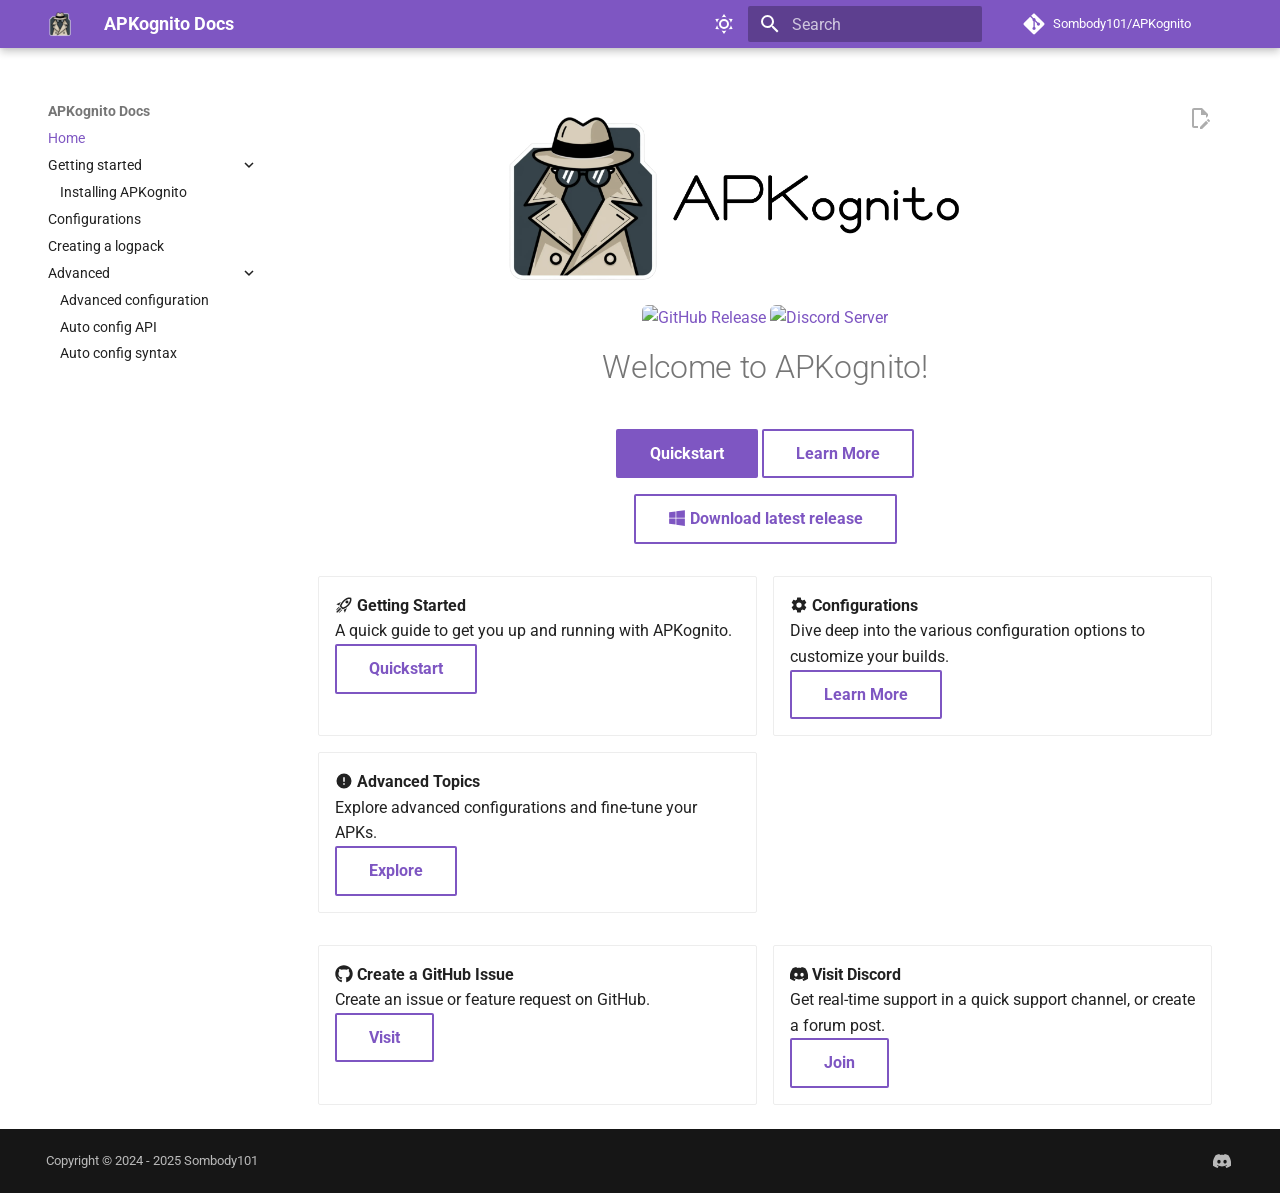
==== commit ff4d7ed8: "Deployed 09a3de7 with MkDocs version: 1.6.1" ====
--- a/index.html
+++ b/index.html
@@ -1,8 +1,8 @@
-<!doctype html><html lang=en class=no-js> <head><meta charset=utf-8><meta name=viewport content="width=device-width,initial-scale=1"><link href=https://apkognito.win/ rel=canonical><link href=getting_started/ rel=next><link rel=icon href=images/apkognito.ico><meta name=generator content="mkdocs-1.6.1, mkdocs-material-9.6.21"><title>Home - APKognito Docs</title><link rel=stylesheet href=assets/stylesheets/main.2a3383ac.min.css><link rel=stylesheet href=assets/stylesheets/palette.06af60db.min.css><link rel=preconnect href=https://fonts.gstatic.com crossorigin><link rel=stylesheet href="https://fonts.googleapis.com/css?family=Roboto:300,300i,400,400i,700,700i%7CRoboto+Mono:400,400i,700,700i&display=fallback"><style>:root{--md-text-font:"Roboto";--md-code-font:"Roboto Mono"}</style><link rel=stylesheet href=stylesheets/badges.869fcc.min.css><link rel=stylesheet href=stylesheets/extras.css><script>__md_scope=new URL(".",location),__md_hash=e=>[...e].reduce(((e,_)=>(e<<5)-e+_.charCodeAt(0)),0),__md_get=(e,_=localStorage,t=__md_scope)=>JSON.parse(_.getItem(t.pathname+"."+e)),__md_set=(e,_,t=localStorage,a=__md_scope)=>{try{t.setItem(a.pathname+"."+e,JSON.stringify(_))}catch(e){}}</script><meta property=og:type content=website><meta property=og:title content="APKognito Docs"><meta property=og:description content=None><meta property=og:image content=https://apkognito.win/assets/images/social/index.png><meta property=og:image:type content=image/png><meta property=og:image:width content=1200><meta property=og:image:height content=630><meta content=https://apkognito.win/ property=og:url><meta name=twitter:card content=summary_large_image><meta name=twitter:title content="APKognito Docs"><meta name=twitter:description content=None><meta name=twitter:image content=https://apkognito.win/assets/images/social/index.png></head> <body dir=ltr data-md-color-scheme=default data-md-color-primary=deep-purple data-md-color-accent=purple> <input class=md-toggle data-md-toggle=drawer type=checkbox id=__drawer autocomplete=off> <input class=md-toggle data-md-toggle=search type=checkbox id=__search autocomplete=off> <label class=md-overlay for=__drawer></label> <div data-md-component=skip> </div> <div data-md-component=announce> </div> <header class="md-header md-header--shadow" data-md-component=header> <nav class="md-header__inner md-grid" aria-label=Header> <a href=. title="APKognito Docs" class="md-header__button md-logo" aria-label="APKognito Docs" data-md-component=logo> <img src=images/apkognito.webp alt=logo> </a> <label class="md-header__button md-icon" for=__drawer> <svg xmlns=http://www.w3.org/2000/svg viewbox="0 0 24 24"><path d="M3 6h18v2H3zm0 5h18v2H3zm0 5h18v2H3z"/></svg> </label> <div class=md-header__title data-md-component=header-title> <div class=md-header__ellipsis> <div class=md-header__topic> <span class=md-ellipsis> APKognito Docs </span> </div> <div class=md-header__topic data-md-component=header-topic> <span class=md-ellipsis> Home </span> </div> </div> </div> <form class=md-header__option data-md-component=palette> <input class=md-option data-md-color-media="(prefers-color-scheme: light)" data-md-color-scheme=default data-md-color-primary=deep-purple data-md-color-accent=purple aria-label="Switch to dark mode" type=radio name=__palette id=__palette_0> <label class="md-header__button md-icon" title="Switch to dark mode" for=__palette_1 hidden> <svg xmlns=http://www.w3.org/2000/svg viewbox="0 0 24 24"><path d="M12 7a5 5 0 0 1 5 5 5 5 0 0 1-5 5 5 5 0 0 1-5-5 5 5 0 0 1 5-5m0 2a3 3 0 0 0-3 3 3 3 0 0 0 3 3 3 3 0 0 0 3-3 3 3 0 0 0-3-3m0-7 2.39 3.42C13.65 5.15 12.84 5 12 5s-1.65.15-2.39.42zM3.34 7l4.16-.35A7.2 7.2 0 0 0 5.94 8.5c-.44.74-.69 1.5-.83 2.29zm.02 10 1.76-3.77a7.131 7.131 0 0 0 2.38 4.14zM20.65 7l-1.77 3.79a7.02 7.02 0 0 0-2.38-4.15zm-.01 10-4.14.36c.59-.51 1.12-1.14 1.54-1.86.42-.73.69-1.5.83-2.29zM12 22l-2.41-3.44c.74.27 1.55.44 2.41.44.82 0 1.63-.17 2.37-.44z"/></svg> </label> <input class=md-option data-md-color-media="(prefers-color-scheme: dark)" data-md-color-scheme=slate data-md-color-primary=indigo data-md-color-accent=light-blue aria-label="Switch to light mode" type=radio name=__palette id=__palette_1> <label class="md-header__button md-icon" title="Switch to light mode" for=__palette_0 hidden> <svg xmlns=http://www.w3.org/2000/svg viewbox="0 0 24 24"><path d="m17.75 4.09-2.53 1.94.91 3.06-2.63-1.81-2.63 1.81.91-3.06-2.53-1.94L12.44 4l1.06-3 1.06 3zm3.5 6.91-1.64 1.25.59 1.98-1.7-1.17-1.7 1.17.59-1.98L15.75 11l2.06-.05L18.5 9l.69 1.95zm-2.28 4.95c.83-.08 1.72 1.1 1.19 1.85-.32.45-.66.87-1.08 1.27C15.17 23 8.84 23 4.94 19.07c-3.91-3.9-3.91-10.24 0-14.14.4-.4.82-.76 1.27-1.08.75-.53 1.93.36 1.85 1.19-.27 2.86.69 5.83 2.89 8.02a9.96 9.96 0 0 0 8.02 2.89m-1.64 2.02a12.08 12.08 0 0 1-7.8-3.47c-2.17-2.19-3.33-5-3.49-7.82-2.81 3.14-2.7 7.96.31 10.98 3.02 3.01 7.84 3.12 10.98.31"/></svg> </label> </form> <script>var palette=__md_get("__palette");if(palette&&palette.color){if("(prefers-color-scheme)"===palette.color.media){var media=matchMedia("(prefers-color-scheme: light)"),input=document.querySelector(media.matches?"[data-md-color-media='(prefers-color-scheme: light)']":"[data-md-color-media='(prefers-color-scheme: dark)']");palette.color.media=input.getAttribute("data-md-color-media"),palette.color.scheme=input.getAttribute("data-md-color-scheme"),palette.color.primary=input.getAttribute("data-md-color-primary"),palette.color.accent=input.getAttribute("data-md-color-accent")}for(var[key,value]of Object.entries(palette.color))document.body.setAttribute("data-md-color-"+key,value)}</script> <label class="md-header__button md-icon" for=__search> <svg xmlns=http://www.w3.org/2000/svg viewbox="0 0 24 24"><path d="M9.5 3A6.5 6.5 0 0 1 16 9.5c0 1.61-.59 3.09-1.56 4.23l.27.27h.79l5 5-1.5 1.5-5-5v-.79l-.27-.27A6.52 6.52 0 0 1 9.5 16 6.5 6.5 0 0 1 3 9.5 6.5 6.5 0 0 1 9.5 3m0 2C7 5 5 7 5 9.5S7 14 9.5 14 14 12 14 9.5 12 5 9.5 5"/></svg> </label> <div class=md-search data-md-component=search role=dialog> <label class=md-search__overlay for=__search></label> <div class=md-search__inner role=search> <form class=md-search__form name=search> <input type=text class=md-search__input name=query aria-label=Search placeholder=Search autocapitalize=off autocorrect=off autocomplete=off spellcheck=false data-md-component=search-query required> <label class="md-search__icon md-icon" for=__search> <svg xmlns=http://www.w3.org/2000/svg viewbox="0 0 24 24"><path d="M9.5 3A6.5 6.5 0 0 1 16 9.5c0 1.61-.59 3.09-1.56 4.23l.27.27h.79l5 5-1.5 1.5-5-5v-.79l-.27-.27A6.52 6.52 0 0 1 9.5 16 6.5 6.5 0 0 1 3 9.5 6.5 6.5 0 0 1 9.5 3m0 2C7 5 5 7 5 9.5S7 14 9.5 14 14 12 14 9.5 12 5 9.5 5"/></svg> <svg xmlns=http://www.w3.org/2000/svg viewbox="0 0 24 24"><path d="M20 11v2H8l5.5 5.5-1.42 1.42L4.16 12l7.92-7.92L13.5 5.5 8 11z"/></svg> </label> <nav class=md-search__options aria-label=Search> <button type=reset class="md-search__icon md-icon" title=Clear aria-label=Clear tabindex=-1> <svg xmlns=http://www.w3.org/2000/svg viewbox="0 0 24 24"><path d="M19 6.41 17.59 5 12 10.59 6.41 5 5 6.41 10.59 12 5 17.59 6.41 19 12 13.41 17.59 19 19 17.59 13.41 12z"/></svg> </button> </nav> </form> <div class=md-search__output> <div class=md-search__scrollwrap tabindex=0 data-md-scrollfix> <div class=md-search-result data-md-component=search-result> <div class=md-search-result__meta> Initializing search </div> <ol class=md-search-result__list role=presentation></ol> </div> </div> </div> </div> </div> <div class=md-header__source> <a href=https://github.com/Sombody101/APKognito/ title="Go to repository" class=md-source data-md-component=source> <div class="md-source__icon md-icon"> <svg xmlns=http://www.w3.org/2000/svg viewbox="0 0 448 512"><!-- Font Awesome Free 7.0.1 by @fontawesome - https://fontawesome.com License - https://fontawesome.com/license/free (Icons: CC BY 4.0, Fonts: SIL OFL 1.1, Code: MIT License) Copyright 2025 Fonticons, Inc.--><path d="M439.6 236.1 244 40.5c-5.4-5.5-12.8-8.5-20.4-8.5s-15 3-20.4 8.4L162.5 81l51.5 51.5c27.1-9.1 52.7 16.8 43.4 43.7l49.7 49.7c34.2-11.8 61.2 31 35.5 56.7-26.5 26.5-70.2-2.9-56-37.3L240.3 199v121.9c25.3 12.5 22.3 41.8 9.1 55-6.4 6.4-15.2 10.1-24.3 10.1s-17.8-3.6-24.3-10.1c-17.6-17.6-11.1-46.9 11.2-56v-123c-20.8-8.5-24.6-30.7-18.6-45L142.6 101 8.5 235.1C3 240.6 0 247.9 0 255.5s3 15 8.5 20.4l195.6 195.7c5.4 5.4 12.7 8.4 20.4 8.4s15-3 20.4-8.4l194.7-194.7c5.4-5.4 8.4-12.8 8.4-20.4s-3-15-8.4-20.4"/></svg> </div> <div class=md-source__repository> Sombody101/APKognito </div> </a> </div> </nav> </header> <div class=md-container data-md-component=container> <main class=md-main data-md-component=main> <div class="md-main__inner md-grid"> <div class="md-sidebar md-sidebar--primary" data-md-component=sidebar data-md-type=navigation> <div class=md-sidebar__scrollwrap> <div class=md-sidebar__inner> <nav class="md-nav md-nav--primary md-nav--integrated" aria-label=Navigation data-md-level=0> <label class=md-nav__title for=__drawer> <a href=. title="APKognito Docs" class="md-nav__button md-logo" aria-label="APKognito Docs" data-md-component=logo> <img src=images/apkognito.webp alt=logo> </a> APKognito Docs </label> <div class=md-nav__source> <a href=https://github.com/Sombody101/APKognito/ title="Go to repository" class=md-source data-md-component=source> <div class="md-source__icon md-icon"> <svg xmlns=http://www.w3.org/2000/svg viewbox="0 0 448 512"><!-- Font Awesome Free 7.0.1 by @fontawesome - https://fontawesome.com License - https://fontawesome.com/license/free (Icons: CC BY 4.0, Fonts: SIL OFL 1.1, Code: MIT License) Copyright 2025 Fonticons, Inc.--><path d="M439.6 236.1 244 40.5c-5.4-5.5-12.8-8.5-20.4-8.5s-15 3-20.4 8.4L162.5 81l51.5 51.5c27.1-9.1 52.7 16.8 43.4 43.7l49.7 49.7c34.2-11.8 61.2 31 35.5 56.7-26.5 26.5-70.2-2.9-56-37.3L240.3 199v121.9c25.3 12.5 22.3 41.8 9.1 55-6.4 6.4-15.2 10.1-24.3 10.1s-17.8-3.6-24.3-10.1c-17.6-17.6-11.1-46.9 11.2-56v-123c-20.8-8.5-24.6-30.7-18.6-45L142.6 101 8.5 235.1C3 240.6 0 247.9 0 255.5s3 15 8.5 20.4l195.6 195.7c5.4 5.4 12.7 8.4 20.4 8.4s15-3 20.4-8.4l194.7-194.7c5.4-5.4 8.4-12.8 8.4-20.4s-3-15-8.4-20.4"/></svg> </div> <div class=md-source__repository> Sombody101/APKognito </div> </a> </div> <ul class=md-nav__list data-md-scrollfix> <li class="md-nav__item md-nav__item--active"> <input class="md-nav__toggle md-toggle" type=checkbox id=__toc> <a href=. class="md-nav__link md-nav__link--active"> <span class=md-ellipsis> Home </span> </a> </li> <li class="md-nav__item md-nav__item--nested"> <input class="md-nav__toggle md-toggle md-toggle--indeterminate" type=checkbox id=__nav_2> <div class="md-nav__link md-nav__container"> <a href=getting_started/ class="md-nav__link "> <span class=md-ellipsis> Getting started </span> </a> <label class="md-nav__link " for=__nav_2 id=__nav_2_label tabindex=0> <span class="md-nav__icon md-icon"></span> </label> </div> <nav class=md-nav data-md-level=1 aria-labelledby=__nav_2_label aria-expanded=false> <label class=md-nav__title for=__nav_2> <span class="md-nav__icon md-icon"></span> Getting started </label> <ul class=md-nav__list data-md-scrollfix> <li class=md-nav__item> <a href=getting_started/installing/ class=md-nav__link> <span class=md-ellipsis> Installing APKognito </span> </a> </li> </ul> </nav> </li> <li class=md-nav__item> <a href=configurations/ class=md-nav__link> <span class=md-ellipsis> Configurations </span> </a> </li> <li class=md-nav__item> <a href=creating_a_logpack/ class=md-nav__link> <span class=md-ellipsis> Creating a logpack </span> </a> </li> <li class="md-nav__item md-nav__item--nested"> <input class="md-nav__toggle md-toggle md-toggle--indeterminate" type=checkbox id=__nav_5> <label class=md-nav__link for=__nav_5 id=__nav_5_label tabindex=0> <span class=md-ellipsis> Advanced </span> <span class="md-nav__icon md-icon"></span> </label> <nav class=md-nav data-md-level=1 aria-labelledby=__nav_5_label aria-expanded=false> <label class=md-nav__title for=__nav_5> <span class="md-nav__icon md-icon"></span> Advanced </label> <ul class=md-nav__list data-md-scrollfix> <li class=md-nav__item> <a href=advanced/advanced_package_configurations/ class=md-nav__link> <span class=md-ellipsis> Advanced configuration </span> </a> </li> <li class=md-nav__item> <a href=advanced/auto_config_api/ class=md-nav__link> <span class=md-ellipsis> Auto config API </span> </a> </li> <li class=md-nav__item> <a href=advanced/config_syntax/ class=md-nav__link> <span class=md-ellipsis> Auto config syntax </span> </a> </li> </ul> </nav> </li> </ul> </nav> </div> </div> </div> <div class=md-content data-md-component=content> <article class="md-content__inner md-typeset"> <a href=https://github.com/Sombody101/APKognito/edit/master/docs/index.md title="Edit this page" class="md-content__button md-icon" rel=edit> <svg xmlns=http://www.w3.org/2000/svg viewbox="0 0 24 24"><path d="M10 20H6V4h7v5h5v3.1l2-2V8l-6-6H6c-1.1 0-2 .9-2 2v16c0 1.1.9 2 2 2h4zm10.2-7c.1 0 .3.1.4.2l1.3 1.3c.2.2.2.6 0 .8l-1 1-2.1-2.1 1-1c.1-.1.2-.2.4-.2m0 3.9L14.1 23H12v-2.1l6.1-6.1z"/></svg> </a> <p align=center> <img alt="APKognito Logo" src=images/dark-wide.webp#only-dark width=500> <img alt="APKognito Logo" src=images/light-wide.webp#only-light width=500> </p> <p align=center> <a href=https://github.com/Sombody101/APKognito/releases> <img alt="GitHub Release" src="https://img.shields.io/github/v/release/Sombody101/APKognito?style=for-the-badge&logo=github&labelColor=282c34&color=4192d1"> </a> <a href=https://discord.gg/rNR2VHySgF> <img alt="Discord Server" src="https://img.shields.io/discord/1349622244707405824?style=for-the-badge&logo=discord&labelColor=282c34&color=7289da"> </a> </p> <h1 align=center>Welcome to APKognito!</h1> <div align=center> <a href=getting_started class="md-button md-button--primary">Quickstart</a> <a href=configurations class=md-button>Learn More</a> </div> <div class="grid cards"> <ul> <li><span class=twemoji><svg xmlns=http://www.w3.org/2000/svg viewbox="0 0 24 24"><path d="m13.13 22.19-1.63-3.83c1.57-.58 3.04-1.36 4.4-2.27zM5.64 12.5l-3.83-1.63 6.1-2.77C7 9.46 6.22 10.93 5.64 12.5M19.22 4c.28 0 .53 0 .74.05.17 1.39-.02 4.25-3.3 7.53-1.7 1.71-3.73 3.02-6.01 3.89l-2.15-2.1c.92-2.31 2.23-4.34 3.92-6.03C15.18 4.58 17.64 4 19.22 4m0-2c-1.98 0-4.98.69-8.22 3.93-2.19 2.19-3.5 4.6-4.35 6.71-.28.75-.09 1.57.46 2.13l2.13 2.12c.38.38.89.61 1.42.61.23 0 .47-.06.7-.15A19.1 19.1 0 0 0 18.07 13c5.66-5.66 3.54-10.61 3.54-10.61S20.7 2 19.22 2m-4.68 7.46c-.78-.78-.78-2.05 0-2.83s2.05-.78 2.83 0c.77.78.78 2.05 0 2.83s-2.05.78-2.83 0m-5.66 7.07-1.41-1.41zM6.24 22l3.64-3.64c-.34-.09-.67-.24-.97-.45L4.83 22zM2 22h1.41l4.77-4.76-1.42-1.41L2 20.59zm0-2.83 4.09-4.08c-.21-.3-.36-.62-.45-.97L2 17.76z"/></svg></span> <strong>Getting Started</strong> <br> A quick guide to get you up and running with APKognito. <br> <a href=getting_started/ ><span class=md-button>Quickstart</span></a></li> <li><span class=twemoji><svg xmlns=http://www.w3.org/2000/svg viewbox="0 0 24 24"><path d="M12 15.5A3.5 3.5 0 0 1 8.5 12 3.5 3.5 0 0 1 12 8.5a3.5 3.5 0 0 1 3.5 3.5 3.5 3.5 0 0 1-3.5 3.5m7.43-2.53c.04-.32.07-.64.07-.97s-.03-.66-.07-1l2.11-1.63c.19-.15.24-.42.12-.64l-2-3.46c-.12-.22-.39-.31-.61-.22l-2.49 1c-.52-.39-1.06-.73-1.69-.98l-.37-2.65A.506.506 0 0 0 14 2h-4c-.25 0-.46.18-.5.42l-.37 2.65c-.63.25-1.17.59-1.69.98l-2.49-1c-.22-.09-.49 0-.61.22l-2 3.46c-.13.22-.07.49.12.64L4.57 11c-.04.34-.07.67-.07 1s.03.65.07.97l-2.11 1.66c-.19.15-.25.42-.12.64l2 3.46c.12.22.39.3.61.22l2.49-1.01c.52.4 1.06.74 1.69.99l.37 2.65c.04.24.25.42.5.42h4c.25 0 .46-.18.5-.42l.37-2.65c.63-.26 1.17-.59 1.69-.99l2.49 1.01c.22.08.49 0 .61-.22l2-3.46c.12-.22.07-.49-.12-.64z"/></svg></span> <strong>Configurations</strong> <br> Dive deep into the various configuration options to customize your builds. <br> <a href=configurations/ ><span class=md-button>Learn More</span></a></li> <li><span class=twemoji><svg xmlns=http://www.w3.org/2000/svg viewbox="0 0 24 24"><path d="M13 13h-2V7h2m0 10h-2v-2h2M12 2A10 10 0 0 0 2 12a10 10 0 0 0 10 10 10 10 0 0 0 10-10A10 10 0 0 0 12 2"/></svg></span> <strong>Advanced Topics</strong> <br> Explore advanced configurations and fine-tune your APKs. <br> <a href=advanced/advanced_package_configurations/ ><span class=md-button>Explore</span></a></li> </ul> </div> <div class="grid cards"> <ul> <li><span class=twemoji><svg xmlns=http://www.w3.org/2000/svg viewbox="0 0 512 512"><!-- Font Awesome Free 7.0.1 by @fontawesome - https://fontawesome.com License - https://fontawesome.com/license/free (Icons: CC BY 4.0, Fonts: SIL OFL 1.1, Code: MIT License) Copyright 2025 Fonticons, Inc.--><path d="M173.9 397.4c0 2-2.3 3.6-5.2 3.6-3.3.3-5.6-1.3-5.6-3.6 0-2 2.3-3.6 5.2-3.6 3-.3 5.6 1.3 5.6 3.6m-31.1-4.5c-.7 2 1.3 4.3 4.3 4.9 2.6 1 5.6 0 6.2-2s-1.3-4.3-4.3-5.2c-2.6-.7-5.5.3-6.2 2.3m44.2-1.7c-2.9.7-4.9 2.6-4.6 4.9.3 2 2.9 3.3 5.9 2.6 2.9-.7 4.9-2.6 4.6-4.6-.3-1.9-3-3.2-5.9-2.9M252.8 8C114.1 8 8 113.3 8 252c0 110.9 69.8 205.8 169.5 239.2 12.8 2.3 17.3-5.6 17.3-12.1 0-6.2-.3-40.4-.3-61.4 0 0-70 15-84.7-29.8 0 0-11.4-29.1-27.8-36.6 0 0-22.9-15.7 1.6-15.4 0 0 24.9 2 38.6 25.8 21.9 38.6 58.6 27.5 72.9 20.9 2.3-16 8.8-27.1 16-33.7-55.9-6.2-112.3-14.3-112.3-110.5 0-27.5 7.6-41.3 23.6-58.9-2.6-6.5-11.1-33.3 2.6-67.9 20.9-6.5 69 27 69 27 20-5.6 41.5-8.5 62.8-8.5s42.8 2.9 62.8 8.5c0 0 48.1-33.6 69-27 13.7 34.7 5.2 61.4 2.6 67.9 16 17.7 25.8 31.5 25.8 58.9 0 96.5-58.9 104.2-114.8 110.5 9.2 7.9 17 22.9 17 46.4 0 33.7-.3 75.4-.3 83.6 0 6.5 4.6 14.4 17.3 12.1C436.2 457.8 504 362.9 504 252 504 113.3 391.5 8 252.8 8M105.2 352.9c-1.3 1-1 3.3.7 5.2 1.6 1.6 3.9 2.3 5.2 1 1.3-1 1-3.3-.7-5.2-1.6-1.6-3.9-2.3-5.2-1m-10.8-8.1c-.7 1.3.3 2.9 2.3 3.9 1.6 1 3.6.7 4.3-.7.7-1.3-.3-2.9-2.3-3.9-2-.6-3.6-.3-4.3.7m32.4 35.6c-1.6 1.3-1 4.3 1.3 6.2 2.3 2.3 5.2 2.6 6.5 1 1.3-1.3.7-4.3-1.3-6.2-2.2-2.3-5.2-2.6-6.5-1m-11.4-14.7c-1.6 1-1.6 3.6 0 5.9s4.3 3.3 5.6 2.3c1.6-1.3 1.6-3.9 0-6.2-1.4-2.3-4-3.3-5.6-2"/></svg></span> <strong>Create a GitHub Issue</strong> <br> Create an issue or feature request on GitHub. <br> <a href=getting_started/ ><span class=md-button>Visit</span></a></li> <li><span class=twemoji><svg xmlns=http://www.w3.org/2000/svg viewbox="0 0 576 512"><!-- Font Awesome Free 7.0.1 by @fontawesome - https://fontawesome.com License - https://fontawesome.com/license/free (Icons: CC BY 4.0, Fonts: SIL OFL 1.1, Code: MIT License) Copyright 2025 Fonticons, Inc.--><path d="M492.5 69.8c-.2-.3-.4-.6-.8-.7-38.1-17.5-78.4-30-119.7-37.1-.4-.1-.8 0-1.1.1s-.6.4-.8.8c-5.5 9.9-10.5 20.2-14.9 30.6-44.6-6.8-89.9-6.8-134.4 0-4.5-10.5-9.5-20.7-15.1-30.6-.2-.3-.5-.6-.8-.8s-.7-.2-1.1-.2C162.5 39 122.2 51.5 84.1 69c-.3.1-.6.4-.8.7C7.1 183.5-13.8 294.6-3.6 404.2c0 .3.1.5.2.8s.3.4.5.6c44.4 32.9 94 58 146.8 74.2.4.1.8.1 1.1 0s.7-.4.9-.7c11.3-15.4 21.4-31.8 30-48.8.1-.2.2-.5.2-.8s0-.5-.1-.8-.2-.5-.4-.6-.4-.3-.7-.4c-15.8-6.1-31.2-13.4-45.9-21.9-.3-.2-.5-.4-.7-.6s-.3-.6-.3-.9 0-.6.2-.9.3-.5.6-.7c3.1-2.3 6.2-4.7 9.1-7.1.3-.2.6-.4.9-.4s.7 0 1 .1c96.2 43.9 200.4 43.9 295.5 0 .3-.1.7-.2 1-.2s.7.2.9.4c2.9 2.4 6 4.9 9.1 7.2.2.2.4.4.6.7s.2.6.2.9-.1.6-.3.9-.4.5-.6.6c-14.7 8.6-30 15.9-45.9 21.8-.2.1-.5.2-.7.4s-.3.4-.4.7-.1.5-.1.8.1.5.2.8c8.8 17 18.8 33.3 30 48.8.2.3.6.6.9.7s.8.1 1.1 0c52.9-16.2 102.6-41.3 147.1-74.2.2-.2.4-.4.5-.6s.2-.5.2-.8c12.3-126.8-20.5-236.9-86.9-334.5zm-302 267.7c-29 0-52.8-26.6-52.8-59.2s23.4-59.2 52.8-59.2c29.7 0 53.3 26.8 52.8 59.2 0 32.7-23.4 59.2-52.8 59.2m195.4 0c-29 0-52.8-26.6-52.8-59.2s23.4-59.2 52.8-59.2c29.7 0 53.3 26.8 52.8 59.2 0 32.7-23.2 59.2-52.8 59.2"/></svg></span> <strong>Visit Discord</strong> <br> Get real-time support in a quick support channel, or create a forum post. <br> <a href=getting_started/ ><span class=md-button>Join</span></a></li> </ul> </div> <style>
+<!doctype html><html lang=en class=no-js> <head><meta charset=utf-8><meta name=viewport content="width=device-width,initial-scale=1"><link href=https://apkognito.win/ rel=canonical><link href=getting_started/ rel=next><link rel=icon href=images/apkognito.ico><meta name=generator content="mkdocs-1.6.1, mkdocs-material-9.7.0"><title>Home - APKognito Docs</title><link rel=stylesheet href=assets/stylesheets/main.618322db.min.css><link rel=stylesheet href=assets/stylesheets/palette.ab4e12ef.min.css><link rel=preconnect href=https://fonts.gstatic.com crossorigin><link rel=stylesheet href="https://fonts.googleapis.com/css?family=Roboto:300,300i,400,400i,700,700i%7CRoboto+Mono:400,400i,700,700i&display=fallback"><style>:root{--md-text-font:"Roboto";--md-code-font:"Roboto Mono"}</style><link rel=stylesheet href=stylesheets/badges.869fcc.min.css><link rel=stylesheet href=stylesheets/extras.css><script>__md_scope=new URL(".",location),__md_hash=e=>[...e].reduce(((e,_)=>(e<<5)-e+_.charCodeAt(0)),0),__md_get=(e,_=localStorage,t=__md_scope)=>JSON.parse(_.getItem(t.pathname+"."+e)),__md_set=(e,_,t=localStorage,a=__md_scope)=>{try{t.setItem(a.pathname+"."+e,JSON.stringify(_))}catch(e){}}</script></head> <body dir=ltr data-md-color-scheme=default data-md-color-primary=deep-purple data-md-color-accent=purple> <input class=md-toggle data-md-toggle=drawer type=checkbox id=__drawer autocomplete=off> <input class=md-toggle data-md-toggle=search type=checkbox id=__search autocomplete=off> <label class=md-overlay for=__drawer></label> <div data-md-component=skip> </div> <div data-md-component=announce> </div> <header class="md-header md-header--shadow" data-md-component=header> <nav class="md-header__inner md-grid" aria-label=Header> <a href=. title="APKognito Docs" class="md-header__button md-logo" aria-label="APKognito Docs" data-md-component=logo> <img src=images/apkognito.webp alt=logo> </a> <label class="md-header__button md-icon" for=__drawer> <svg xmlns=http://www.w3.org/2000/svg viewbox="0 0 24 24"><path d="M3 6h18v2H3zm0 5h18v2H3zm0 5h18v2H3z"/></svg> </label> <div class=md-header__title data-md-component=header-title> <div class=md-header__ellipsis> <div class=md-header__topic> <span class=md-ellipsis> APKognito Docs </span> </div> <div class=md-header__topic data-md-component=header-topic> <span class=md-ellipsis> Home </span> </div> </div> </div> <form class=md-header__option data-md-component=palette> <input class=md-option data-md-color-media="(prefers-color-scheme: light)" data-md-color-scheme=default data-md-color-primary=deep-purple data-md-color-accent=purple aria-label="Switch to dark mode" type=radio name=__palette id=__palette_0> <label class="md-header__button md-icon" title="Switch to dark mode" for=__palette_1 hidden> <svg xmlns=http://www.w3.org/2000/svg viewbox="0 0 24 24"><path d="M12 7a5 5 0 0 1 5 5 5 5 0 0 1-5 5 5 5 0 0 1-5-5 5 5 0 0 1 5-5m0 2a3 3 0 0 0-3 3 3 3 0 0 0 3 3 3 3 0 0 0 3-3 3 3 0 0 0-3-3m0-7 2.39 3.42C13.65 5.15 12.84 5 12 5s-1.65.15-2.39.42zM3.34 7l4.16-.35A7.2 7.2 0 0 0 5.94 8.5c-.44.74-.69 1.5-.83 2.29zm.02 10 1.76-3.77a7.131 7.131 0 0 0 2.38 4.14zM20.65 7l-1.77 3.79a7.02 7.02 0 0 0-2.38-4.15zm-.01 10-4.14.36c.59-.51 1.12-1.14 1.54-1.86.42-.73.69-1.5.83-2.29zM12 22l-2.41-3.44c.74.27 1.55.44 2.41.44.82 0 1.63-.17 2.37-.44z"/></svg> </label> <input class=md-option data-md-color-media="(prefers-color-scheme: dark)" data-md-color-scheme=slate data-md-color-primary=indigo data-md-color-accent=light-blue aria-label="Switch to light mode" type=radio name=__palette id=__palette_1> <label class="md-header__button md-icon" title="Switch to light mode" for=__palette_0 hidden> <svg xmlns=http://www.w3.org/2000/svg viewbox="0 0 24 24"><path d="m17.75 4.09-2.53 1.94.91 3.06-2.63-1.81-2.63 1.81.91-3.06-2.53-1.94L12.44 4l1.06-3 1.06 3zm3.5 6.91-1.64 1.25.59 1.98-1.7-1.17-1.7 1.17.59-1.98L15.75 11l2.06-.05L18.5 9l.69 1.95zm-2.28 4.95c.83-.08 1.72 1.1 1.19 1.85-.32.45-.66.87-1.08 1.27C15.17 23 8.84 23 4.94 19.07c-3.91-3.9-3.91-10.24 0-14.14.4-.4.82-.76 1.27-1.08.75-.53 1.93.36 1.85 1.19-.27 2.86.69 5.83 2.89 8.02a9.96 9.96 0 0 0 8.02 2.89m-1.64 2.02a12.08 12.08 0 0 1-7.8-3.47c-2.17-2.19-3.33-5-3.49-7.82-2.81 3.14-2.7 7.96.31 10.98 3.02 3.01 7.84 3.12 10.98.31"/></svg> </label> </form> <script>var palette=__md_get("__palette");if(palette&&palette.color){if("(prefers-color-scheme)"===palette.color.media){var media=matchMedia("(prefers-color-scheme: light)"),input=document.querySelector(media.matches?"[data-md-color-media='(prefers-color-scheme: light)']":"[data-md-color-media='(prefers-color-scheme: dark)']");palette.color.media=input.getAttribute("data-md-color-media"),palette.color.scheme=input.getAttribute("data-md-color-scheme"),palette.color.primary=input.getAttribute("data-md-color-primary"),palette.color.accent=input.getAttribute("data-md-color-accent")}for(var[key,value]of Object.entries(palette.color))document.body.setAttribute("data-md-color-"+key,value)}</script> <label class="md-header__button md-icon" for=__search> <svg xmlns=http://www.w3.org/2000/svg viewbox="0 0 24 24"><path d="M9.5 3A6.5 6.5 0 0 1 16 9.5c0 1.61-.59 3.09-1.56 4.23l.27.27h.79l5 5-1.5 1.5-5-5v-.79l-.27-.27A6.52 6.52 0 0 1 9.5 16 6.5 6.5 0 0 1 3 9.5 6.5 6.5 0 0 1 9.5 3m0 2C7 5 5 7 5 9.5S7 14 9.5 14 14 12 14 9.5 12 5 9.5 5"/></svg> </label> <div class=md-search data-md-component=search role=dialog> <label class=md-search__overlay for=__search></label> <div class=md-search__inner role=search> <form class=md-search__form name=search> <input type=text class=md-search__input name=query aria-label=Search placeholder=Search autocapitalize=off autocorrect=off autocomplete=off spellcheck=false data-md-component=search-query required> <label class="md-search__icon md-icon" for=__search> <svg xmlns=http://www.w3.org/2000/svg viewbox="0 0 24 24"><path d="M9.5 3A6.5 6.5 0 0 1 16 9.5c0 1.61-.59 3.09-1.56 4.23l.27.27h.79l5 5-1.5 1.5-5-5v-.79l-.27-.27A6.52 6.52 0 0 1 9.5 16 6.5 6.5 0 0 1 3 9.5 6.5 6.5 0 0 1 9.5 3m0 2C7 5 5 7 5 9.5S7 14 9.5 14 14 12 14 9.5 12 5 9.5 5"/></svg> <svg xmlns=http://www.w3.org/2000/svg viewbox="0 0 24 24"><path d="M20 11v2H8l5.5 5.5-1.42 1.42L4.16 12l7.92-7.92L13.5 5.5 8 11z"/></svg> </label> <nav class=md-search__options aria-label=Search> <button type=reset class="md-search__icon md-icon" title=Clear aria-label=Clear tabindex=-1> <svg xmlns=http://www.w3.org/2000/svg viewbox="0 0 24 24"><path d="M19 6.41 17.59 5 12 10.59 6.41 5 5 6.41 10.59 12 5 17.59 6.41 19 12 13.41 17.59 19 19 17.59 13.41 12z"/></svg> </button> </nav> </form> <div class=md-search__output> <div class=md-search__scrollwrap tabindex=0 data-md-scrollfix> <div class=md-search-result data-md-component=search-result> <div class=md-search-result__meta> Initializing search </div> <ol class=md-search-result__list role=presentation></ol> </div> </div> </div> </div> </div> <div class=md-header__source> <a href=https://github.com/Sombody101/APKognito/ title="Go to repository" class=md-source data-md-component=source> <div class="md-source__icon md-icon"> <svg xmlns=http://www.w3.org/2000/svg viewbox="0 0 448 512"><!-- Font Awesome Free 7.1.0 by @fontawesome - https://fontawesome.com License - https://fontawesome.com/license/free (Icons: CC BY 4.0, Fonts: SIL OFL 1.1, Code: MIT License) Copyright 2025 Fonticons, Inc.--><path d="M439.6 236.1 244 40.5c-5.4-5.5-12.8-8.5-20.4-8.5s-15 3-20.4 8.4L162.5 81l51.5 51.5c27.1-9.1 52.7 16.8 43.4 43.7l49.7 49.7c34.2-11.8 61.2 31 35.5 56.7-26.5 26.5-70.2-2.9-56-37.3L240.3 199v121.9c25.3 12.5 22.3 41.8 9.1 55-6.4 6.4-15.2 10.1-24.3 10.1s-17.8-3.6-24.3-10.1c-17.6-17.6-11.1-46.9 11.2-56v-123c-20.8-8.5-24.6-30.7-18.6-45L142.6 101 8.5 235.1C3 240.6 0 247.9 0 255.5s3 15 8.5 20.4l195.6 195.7c5.4 5.4 12.7 8.4 20.4 8.4s15-3 20.4-8.4l194.7-194.7c5.4-5.4 8.4-12.8 8.4-20.4s-3-15-8.4-20.4"/></svg> </div> <div class=md-source__repository> Sombody101/APKognito </div> </a> </div> </nav> </header> <div class=md-container data-md-component=container> <main class=md-main data-md-component=main> <div class="md-main__inner md-grid"> <div class="md-sidebar md-sidebar--primary" data-md-component=sidebar data-md-type=navigation> <div class=md-sidebar__scrollwrap> <div class=md-sidebar__inner> <nav class="md-nav md-nav--primary md-nav--integrated" aria-label=Navigation data-md-level=0> <label class=md-nav__title for=__drawer> <a href=. title="APKognito Docs" class="md-nav__button md-logo" aria-label="APKognito Docs" data-md-component=logo> <img src=images/apkognito.webp alt=logo> </a> APKognito Docs </label> <div class=md-nav__source> <a href=https://github.com/Sombody101/APKognito/ title="Go to repository" class=md-source data-md-component=source> <div class="md-source__icon md-icon"> <svg xmlns=http://www.w3.org/2000/svg viewbox="0 0 448 512"><!-- Font Awesome Free 7.1.0 by @fontawesome - https://fontawesome.com License - https://fontawesome.com/license/free (Icons: CC BY 4.0, Fonts: SIL OFL 1.1, Code: MIT License) Copyright 2025 Fonticons, Inc.--><path d="M439.6 236.1 244 40.5c-5.4-5.5-12.8-8.5-20.4-8.5s-15 3-20.4 8.4L162.5 81l51.5 51.5c27.1-9.1 52.7 16.8 43.4 43.7l49.7 49.7c34.2-11.8 61.2 31 35.5 56.7-26.5 26.5-70.2-2.9-56-37.3L240.3 199v121.9c25.3 12.5 22.3 41.8 9.1 55-6.4 6.4-15.2 10.1-24.3 10.1s-17.8-3.6-24.3-10.1c-17.6-17.6-11.1-46.9 11.2-56v-123c-20.8-8.5-24.6-30.7-18.6-45L142.6 101 8.5 235.1C3 240.6 0 247.9 0 255.5s3 15 8.5 20.4l195.6 195.7c5.4 5.4 12.7 8.4 20.4 8.4s15-3 20.4-8.4l194.7-194.7c5.4-5.4 8.4-12.8 8.4-20.4s-3-15-8.4-20.4"/></svg> </div> <div class=md-source__repository> Sombody101/APKognito </div> </a> </div> <ul class=md-nav__list data-md-scrollfix> <li class="md-nav__item md-nav__item--active"> <input class="md-nav__toggle md-toggle" type=checkbox id=__toc> <a href=. class="md-nav__link md-nav__link--active"> <span class=md-ellipsis> Home </span> </a> </li> <li class="md-nav__item md-nav__item--nested"> <input class="md-nav__toggle md-toggle md-toggle--indeterminate" type=checkbox id=__nav_2> <div class="md-nav__link md-nav__container"> <a href=getting_started/ class="md-nav__link "> <span class=md-ellipsis> Getting started </span> </a> <label class="md-nav__link " for=__nav_2 id=__nav_2_label tabindex=0> <span class="md-nav__icon md-icon"></span> </label> </div> <nav class=md-nav data-md-level=1 aria-labelledby=__nav_2_label aria-expanded=false> <label class=md-nav__title for=__nav_2> <span class="md-nav__icon md-icon"></span> Getting started </label> <ul class=md-nav__list data-md-scrollfix> <li class=md-nav__item> <a href=getting_started/installing/ class=md-nav__link> <span class=md-ellipsis> Installing APKognito </span> </a> </li> </ul> </nav> </li> <li class=md-nav__item> <a href=configurations/ class=md-nav__link> <span class=md-ellipsis> Configurations </span> </a> </li> <li class=md-nav__item> <a href=creating_a_logpack/ class=md-nav__link> <span class=md-ellipsis> Creating a logpack </span> </a> </li> <li class="md-nav__item md-nav__item--nested"> <input class="md-nav__toggle md-toggle md-toggle--indeterminate" type=checkbox id=__nav_5> <label class=md-nav__link for=__nav_5 id=__nav_5_label tabindex=0> <span class=md-ellipsis> Advanced </span> <span class="md-nav__icon md-icon"></span> </label> <nav class=md-nav data-md-level=1 aria-labelledby=__nav_5_label aria-expanded=false> <label class=md-nav__title for=__nav_5> <span class="md-nav__icon md-icon"></span> Advanced </label> <ul class=md-nav__list data-md-scrollfix> <li class=md-nav__item> <a href=advanced/advanced_package_configurations/ class=md-nav__link> <span class=md-ellipsis> Advanced configuration </span> </a> </li> <li class=md-nav__item> <a href=advanced/auto_config_api/ class=md-nav__link> <span class=md-ellipsis> Auto config API </span> </a> </li> <li class=md-nav__item> <a href=advanced/config_syntax/ class=md-nav__link> <span class=md-ellipsis> Auto config syntax </span> </a> </li> </ul> </nav> </li> </ul> </nav> </div> </div> </div> <div class=md-content data-md-component=content> <article class="md-content__inner md-typeset"> <a href=https://github.com/Sombody101/APKognito/edit/master/docs/index.md title="Edit this page" class="md-content__button md-icon" rel=edit> <svg xmlns=http://www.w3.org/2000/svg viewbox="0 0 24 24"><path d="M10 20H6V4h7v5h5v3.1l2-2V8l-6-6H6c-1.1 0-2 .9-2 2v16c0 1.1.9 2 2 2h4zm10.2-7c.1 0 .3.1.4.2l1.3 1.3c.2.2.2.6 0 .8l-1 1-2.1-2.1 1-1c.1-.1.2-.2.4-.2m0 3.9L14.1 23H12v-2.1l6.1-6.1z"/></svg> </a> <p align=center> <img alt="APKognito Logo" src=images/dark-wide.webp#only-dark width=500> <img alt="APKognito Logo" src=images/light-wide.webp#only-light width=500> </p> <p align=center> <a href=https://github.com/Sombody101/APKognito/releases> <img alt="GitHub Release" src="https://img.shields.io/github/v/release/Sombody101/APKognito?style=for-the-badge&logo=github&labelColor=282c34&color=4192d1"> </a> <a href=https://discord.gg/rNR2VHySgF> <img alt="Discord Server" src="https://img.shields.io/discord/1349622244707405824?style=for-the-badge&logo=discord&labelColor=282c34&color=7289da"> </a> </p> <h1 align=center>Welcome to APKognito!</h1> <div align=center> <a href=getting_started class="md-button md-button--primary">Quickstart</a> <a href=configurations class=md-button>Learn More</a> </div> <div align=center> <p><a href=https://github.com/Sombody101/APKognito/releases/latest class=md-button><span class=twemoji><svg xmlns=http://www.w3.org/2000/svg viewbox="0 0 448 512"><!-- Font Awesome Free 7.1.0 by @fontawesome - https://fontawesome.com License - https://fontawesome.com/license/free (Icons: CC BY 4.0, Fonts: SIL OFL 1.1, Code: MIT License) Copyright 2025 Fonticons, Inc.--><path d="m0 93.7 183.6-25.3v177.4H0zm0 324.6 183.6 25.3V268.4H0zm203.8 28L448 480V268.4H203.8zm0-380.6v180.1H448V32z"/></svg></span> Download latest release</a></p> </div> <div class="grid cards"> <ul> <li><span class=twemoji><svg xmlns=http://www.w3.org/2000/svg viewbox="0 0 24 24"><path d="m13.13 22.19-1.63-3.83c1.57-.58 3.04-1.36 4.4-2.27zM5.64 12.5l-3.83-1.63 6.1-2.77C7 9.46 6.22 10.93 5.64 12.5M19.22 4c.28 0 .53 0 .74.05.17 1.39-.02 4.25-3.3 7.53-1.7 1.71-3.73 3.02-6.01 3.89l-2.15-2.1c.92-2.31 2.23-4.34 3.92-6.03C15.18 4.58 17.64 4 19.22 4m0-2c-1.98 0-4.98.69-8.22 3.93-2.19 2.19-3.5 4.6-4.35 6.71-.28.75-.09 1.57.46 2.13l2.13 2.12c.38.38.89.61 1.42.61.23 0 .47-.06.7-.15A19.1 19.1 0 0 0 18.07 13c5.66-5.66 3.54-10.61 3.54-10.61S20.7 2 19.22 2m-4.68 7.46c-.78-.78-.78-2.05 0-2.83s2.05-.78 2.83 0c.77.78.78 2.05 0 2.83s-2.05.78-2.83 0m-5.66 7.07-1.41-1.41zM6.24 22l3.64-3.64c-.34-.09-.67-.24-.97-.45L4.83 22zM2 22h1.41l4.77-4.76-1.42-1.41L2 20.59zm0-2.83 4.09-4.08c-.21-.3-.36-.62-.45-.97L2 17.76z"/></svg></span> <strong>Getting Started</strong> <br> A quick guide to get you up and running with APKognito. <br> <a href=getting_started/ ><span class=md-button>Quickstart</span></a></li> <li><span class=twemoji><svg xmlns=http://www.w3.org/2000/svg viewbox="0 0 24 24"><path d="M12 15.5A3.5 3.5 0 0 1 8.5 12 3.5 3.5 0 0 1 12 8.5a3.5 3.5 0 0 1 3.5 3.5 3.5 3.5 0 0 1-3.5 3.5m7.43-2.53c.04-.32.07-.64.07-.97s-.03-.66-.07-1l2.11-1.63c.19-.15.24-.42.12-.64l-2-3.46c-.12-.22-.39-.31-.61-.22l-2.49 1c-.52-.39-1.06-.73-1.69-.98l-.37-2.65A.506.506 0 0 0 14 2h-4c-.25 0-.46.18-.5.42l-.37 2.65c-.63.25-1.17.59-1.69.98l-2.49-1c-.22-.09-.49 0-.61.22l-2 3.46c-.13.22-.07.49.12.64L4.57 11c-.04.34-.07.67-.07 1s.03.65.07.97l-2.11 1.66c-.19.15-.25.42-.12.64l2 3.46c.12.22.39.3.61.22l2.49-1.01c.52.4 1.06.74 1.69.99l.37 2.65c.04.24.25.42.5.42h4c.25 0 .46-.18.5-.42l.37-2.65c.63-.26 1.17-.59 1.69-.99l2.49 1.01c.22.08.49 0 .61-.22l2-3.46c.12-.22.07-.49-.12-.64z"/></svg></span> <strong>Configurations</strong> <br> Dive deep into the various configuration options to customize your builds. <br> <a href=configurations/ ><span class=md-button>Learn More</span></a></li> <li><span class=twemoji><svg xmlns=http://www.w3.org/2000/svg viewbox="0 0 24 24"><path d="M13 13h-2V7h2m0 10h-2v-2h2M12 2A10 10 0 0 0 2 12a10 10 0 0 0 10 10 10 10 0 0 0 10-10A10 10 0 0 0 12 2"/></svg></span> <strong>Advanced Topics</strong> <br> Explore advanced configurations and fine-tune your APKs. <br> <a href=advanced/advanced_package_configurations/ ><span class=md-button>Explore</span></a></li> </ul> </div> <div class="grid cards"> <ul> <li><span class=twemoji><svg xmlns=http://www.w3.org/2000/svg viewbox="0 0 512 512"><!-- Font Awesome Free 7.1.0 by @fontawesome - https://fontawesome.com License - https://fontawesome.com/license/free (Icons: CC BY 4.0, Fonts: SIL OFL 1.1, Code: MIT License) Copyright 2025 Fonticons, Inc.--><path d="M173.9 397.4c0 2-2.3 3.6-5.2 3.6-3.3.3-5.6-1.3-5.6-3.6 0-2 2.3-3.6 5.2-3.6 3-.3 5.6 1.3 5.6 3.6m-31.1-4.5c-.7 2 1.3 4.3 4.3 4.9 2.6 1 5.6 0 6.2-2s-1.3-4.3-4.3-5.2c-2.6-.7-5.5.3-6.2 2.3m44.2-1.7c-2.9.7-4.9 2.6-4.6 4.9.3 2 2.9 3.3 5.9 2.6 2.9-.7 4.9-2.6 4.6-4.6-.3-1.9-3-3.2-5.9-2.9M252.8 8C114.1 8 8 113.3 8 252c0 110.9 69.8 205.8 169.5 239.2 12.8 2.3 17.3-5.6 17.3-12.1 0-6.2-.3-40.4-.3-61.4 0 0-70 15-84.7-29.8 0 0-11.4-29.1-27.8-36.6 0 0-22.9-15.7 1.6-15.4 0 0 24.9 2 38.6 25.8 21.9 38.6 58.6 27.5 72.9 20.9 2.3-16 8.8-27.1 16-33.7-55.9-6.2-112.3-14.3-112.3-110.5 0-27.5 7.6-41.3 23.6-58.9-2.6-6.5-11.1-33.3 2.6-67.9 20.9-6.5 69 27 69 27 20-5.6 41.5-8.5 62.8-8.5s42.8 2.9 62.8 8.5c0 0 48.1-33.6 69-27 13.7 34.7 5.2 61.4 2.6 67.9 16 17.7 25.8 31.5 25.8 58.9 0 96.5-58.9 104.2-114.8 110.5 9.2 7.9 17 22.9 17 46.4 0 33.7-.3 75.4-.3 83.6 0 6.5 4.6 14.4 17.3 12.1C436.2 457.8 504 362.9 504 252 504 113.3 391.5 8 252.8 8M105.2 352.9c-1.3 1-1 3.3.7 5.2 1.6 1.6 3.9 2.3 5.2 1 1.3-1 1-3.3-.7-5.2-1.6-1.6-3.9-2.3-5.2-1m-10.8-8.1c-.7 1.3.3 2.9 2.3 3.9 1.6 1 3.6.7 4.3-.7.7-1.3-.3-2.9-2.3-3.9-2-.6-3.6-.3-4.3.7m32.4 35.6c-1.6 1.3-1 4.3 1.3 6.2 2.3 2.3 5.2 2.6 6.5 1 1.3-1.3.7-4.3-1.3-6.2-2.2-2.3-5.2-2.6-6.5-1m-11.4-14.7c-1.6 1-1.6 3.6 0 5.9s4.3 3.3 5.6 2.3c1.6-1.3 1.6-3.9 0-6.2-1.4-2.3-4-3.3-5.6-2"/></svg></span> <strong>Create a GitHub Issue</strong> <br> Create an issue or feature request on GitHub. <br> <a href=getting_started/ ><span class=md-button>Visit</span></a></li> <li><span class=twemoji><svg xmlns=http://www.w3.org/2000/svg viewbox="0 0 576 512"><!-- Font Awesome Free 7.1.0 by @fontawesome - https://fontawesome.com License - https://fontawesome.com/license/free (Icons: CC BY 4.0, Fonts: SIL OFL 1.1, Code: MIT License) Copyright 2025 Fonticons, Inc.--><path d="M492.5 69.8c-.2-.3-.4-.6-.8-.7-38.1-17.5-78.4-30-119.7-37.1-.4-.1-.8 0-1.1.1s-.6.4-.8.8c-5.5 9.9-10.5 20.2-14.9 30.6-44.6-6.8-89.9-6.8-134.4 0-4.5-10.5-9.5-20.7-15.1-30.6-.2-.3-.5-.6-.8-.8s-.7-.2-1.1-.2C162.5 39 122.2 51.5 84.1 69c-.3.1-.6.4-.8.7C7.1 183.5-13.8 294.6-3.6 404.2c0 .3.1.5.2.8s.3.4.5.6c44.4 32.9 94 58 146.8 74.2.4.1.8.1 1.1 0s.7-.4.9-.7c11.3-15.4 21.4-31.8 30-48.8.1-.2.2-.5.2-.8s0-.5-.1-.8-.2-.5-.4-.6-.4-.3-.7-.4c-15.8-6.1-31.2-13.4-45.9-21.9-.3-.2-.5-.4-.7-.6s-.3-.6-.3-.9 0-.6.2-.9.3-.5.6-.7c3.1-2.3 6.2-4.7 9.1-7.1.3-.2.6-.4.9-.4s.7 0 1 .1c96.2 43.9 200.4 43.9 295.5 0 .3-.1.7-.2 1-.2s.7.2.9.4c2.9 2.4 6 4.9 9.1 7.2.2.2.4.4.6.7s.2.6.2.9-.1.6-.3.9-.4.5-.6.6c-14.7 8.6-30 15.9-45.9 21.8-.2.1-.5.2-.7.4s-.3.4-.4.7-.1.5-.1.8.1.5.2.8c8.8 17 18.8 33.3 30 48.8.2.3.6.6.9.7s.8.1 1.1 0c52.9-16.2 102.6-41.3 147.1-74.2.2-.2.4-.4.5-.6s.2-.5.2-.8c12.3-126.8-20.5-236.9-86.9-334.5zm-302 267.7c-29 0-52.8-26.6-52.8-59.2s23.4-59.2 52.8-59.2c29.7 0 53.3 26.8 52.8 59.2 0 32.7-23.4 59.2-52.8 59.2m195.4 0c-29 0-52.8-26.6-52.8-59.2s23.4-59.2 52.8-59.2c29.7 0 53.3 26.8 52.8 59.2 0 32.7-23.2 59.2-52.8 59.2"/></svg></span> <strong>Visit Discord</strong> <br> Get real-time support in a quick support channel, or create a forum post. <br> <a href=getting_started/ ><span class=md-button>Join</span></a></li> </ul> </div> <style>
 .grid.cards {
   display: grid;
   grid-template-columns: repeat(auto-fit, minmax(300px, 1fr));
   gap: 1em;
   margin-top: 2em;
 }
-</style> </article> </div> <script>var target=document.getElementById(location.hash.slice(1));target&&target.name&&(target.checked=target.name.startsWith("__tabbed_"))</script> </div> </main> <footer class=md-footer> <div class="md-footer-meta md-typeset"> <div class="md-footer-meta__inner md-grid"> <div class=md-copyright> <div class=md-copyright__highlight> Copyright &copy; 2024 - 2025 Sombody101 </div> </div> <div class=md-social> <a href=https://discord.gg/rNR2VHySgF target=_blank rel=noopener title="APKognito Support Discord" class=md-social__link> <svg xmlns=http://www.w3.org/2000/svg viewbox="0 0 576 512"><!-- Font Awesome Free 7.0.1 by @fontawesome - https://fontawesome.com License - https://fontawesome.com/license/free (Icons: CC BY 4.0, Fonts: SIL OFL 1.1, Code: MIT License) Copyright 2025 Fonticons, Inc.--><path d="M492.5 69.8c-.2-.3-.4-.6-.8-.7-38.1-17.5-78.4-30-119.7-37.1-.4-.1-.8 0-1.1.1s-.6.4-.8.8c-5.5 9.9-10.5 20.2-14.9 30.6-44.6-6.8-89.9-6.8-134.4 0-4.5-10.5-9.5-20.7-15.1-30.6-.2-.3-.5-.6-.8-.8s-.7-.2-1.1-.2C162.5 39 122.2 51.5 84.1 69c-.3.1-.6.4-.8.7C7.1 183.5-13.8 294.6-3.6 404.2c0 .3.1.5.2.8s.3.4.5.6c44.4 32.9 94 58 146.8 74.2.4.1.8.1 1.1 0s.7-.4.9-.7c11.3-15.4 21.4-31.8 30-48.8.1-.2.2-.5.2-.8s0-.5-.1-.8-.2-.5-.4-.6-.4-.3-.7-.4c-15.8-6.1-31.2-13.4-45.9-21.9-.3-.2-.5-.4-.7-.6s-.3-.6-.3-.9 0-.6.2-.9.3-.5.6-.7c3.1-2.3 6.2-4.7 9.1-7.1.3-.2.6-.4.9-.4s.7 0 1 .1c96.2 43.9 200.4 43.9 295.5 0 .3-.1.7-.2 1-.2s.7.2.9.4c2.9 2.4 6 4.9 9.1 7.2.2.2.4.4.6.7s.2.6.2.9-.1.6-.3.9-.4.5-.6.6c-14.7 8.6-30 15.9-45.9 21.8-.2.1-.5.2-.7.4s-.3.4-.4.7-.1.5-.1.8.1.5.2.8c8.8 17 18.8 33.3 30 48.8.2.3.6.6.9.7s.8.1 1.1 0c52.9-16.2 102.6-41.3 147.1-74.2.2-.2.4-.4.5-.6s.2-.5.2-.8c12.3-126.8-20.5-236.9-86.9-334.5zm-302 267.7c-29 0-52.8-26.6-52.8-59.2s23.4-59.2 52.8-59.2c29.7 0 53.3 26.8 52.8 59.2 0 32.7-23.4 59.2-52.8 59.2m195.4 0c-29 0-52.8-26.6-52.8-59.2s23.4-59.2 52.8-59.2c29.7 0 53.3 26.8 52.8 59.2 0 32.7-23.2 59.2-52.8 59.2"/></svg> </a> </div> </div> </div> </footer> </div> <div class=md-dialog data-md-component=dialog> <div class="md-dialog__inner md-typeset"></div> </div> <div class=md-progress data-md-component=progress role=progressbar></div> <script id=__config type=application/json>{"base": ".", "features": ["content.action.edit", "navigation.instant", "navigation.instant.progress", "navigation.expand", "navigation.indexes", "toc.integrate", "content.tooltips"], "search": "assets/javascripts/workers/search.973d3a69.min.js", "tags": null, "translations": {"clipboard.copied": "Copied to clipboard", "clipboard.copy": "Copy to clipboard", "search.result.more.one": "1 more on this page", "search.result.more.other": "# more on this page", "search.result.none": "No matching documents", "search.result.one": "1 matching document", "search.result.other": "# matching documents", "search.result.placeholder": "Type to start searching", "search.result.term.missing": "Missing", "select.version": "Select version"}, "version": null}</script> <script src=assets/javascripts/bundle.f55a23d4.min.js></script> </body> </html>+</style> </article> </div> <script>var target=document.getElementById(location.hash.slice(1));target&&target.name&&(target.checked=target.name.startsWith("__tabbed_"))</script> </div> </main> <footer class=md-footer> <div class="md-footer-meta md-typeset"> <div class="md-footer-meta__inner md-grid"> <div class=md-copyright> <div class=md-copyright__highlight> Copyright &copy; 2024 - 2025 Sombody101 </div> </div> <div class=md-social> <a href=https://discord.gg/rNR2VHySgF target=_blank rel=noopener title="APKognito Support Discord" class=md-social__link> <svg xmlns=http://www.w3.org/2000/svg viewbox="0 0 576 512"><!-- Font Awesome Free 7.1.0 by @fontawesome - https://fontawesome.com License - https://fontawesome.com/license/free (Icons: CC BY 4.0, Fonts: SIL OFL 1.1, Code: MIT License) Copyright 2025 Fonticons, Inc.--><path d="M492.5 69.8c-.2-.3-.4-.6-.8-.7-38.1-17.5-78.4-30-119.7-37.1-.4-.1-.8 0-1.1.1s-.6.4-.8.8c-5.5 9.9-10.5 20.2-14.9 30.6-44.6-6.8-89.9-6.8-134.4 0-4.5-10.5-9.5-20.7-15.1-30.6-.2-.3-.5-.6-.8-.8s-.7-.2-1.1-.2C162.5 39 122.2 51.5 84.1 69c-.3.1-.6.4-.8.7C7.1 183.5-13.8 294.6-3.6 404.2c0 .3.1.5.2.8s.3.4.5.6c44.4 32.9 94 58 146.8 74.2.4.1.8.1 1.1 0s.7-.4.9-.7c11.3-15.4 21.4-31.8 30-48.8.1-.2.2-.5.2-.8s0-.5-.1-.8-.2-.5-.4-.6-.4-.3-.7-.4c-15.8-6.1-31.2-13.4-45.9-21.9-.3-.2-.5-.4-.7-.6s-.3-.6-.3-.9 0-.6.2-.9.3-.5.6-.7c3.1-2.3 6.2-4.7 9.1-7.1.3-.2.6-.4.9-.4s.7 0 1 .1c96.2 43.9 200.4 43.9 295.5 0 .3-.1.7-.2 1-.2s.7.2.9.4c2.9 2.4 6 4.9 9.1 7.2.2.2.4.4.6.7s.2.6.2.9-.1.6-.3.9-.4.5-.6.6c-14.7 8.6-30 15.9-45.9 21.8-.2.1-.5.2-.7.4s-.3.4-.4.7-.1.5-.1.8.1.5.2.8c8.8 17 18.8 33.3 30 48.8.2.3.6.6.9.7s.8.1 1.1 0c52.9-16.2 102.6-41.3 147.1-74.2.2-.2.4-.4.5-.6s.2-.5.2-.8c12.3-126.8-20.5-236.9-86.9-334.5zm-302 267.7c-29 0-52.8-26.6-52.8-59.2s23.4-59.2 52.8-59.2c29.7 0 53.3 26.8 52.8 59.2 0 32.7-23.4 59.2-52.8 59.2m195.4 0c-29 0-52.8-26.6-52.8-59.2s23.4-59.2 52.8-59.2c29.7 0 53.3 26.8 52.8 59.2 0 32.7-23.2 59.2-52.8 59.2"/></svg> </a> </div> </div> </div> </footer> </div> <div class=md-dialog data-md-component=dialog> <div class="md-dialog__inner md-typeset"></div> </div> <div class=md-progress data-md-component=progress role=progressbar></div> <script id=__config type=application/json>{"annotate": null, "base": ".", "features": ["content.action.edit", "navigation.instant", "navigation.instant.progress", "navigation.expand", "navigation.indexes", "toc.integrate", "content.tooltips"], "search": "assets/javascripts/workers/search.7a47a382.min.js", "tags": null, "translations": {"clipboard.copied": "Copied to clipboard", "clipboard.copy": "Copy to clipboard", "search.result.more.one": "1 more on this page", "search.result.more.other": "# more on this page", "search.result.none": "No matching documents", "search.result.one": "1 matching document", "search.result.other": "# matching documents", "search.result.placeholder": "Type to start searching", "search.result.term.missing": "Missing", "select.version": "Select version"}, "version": null}</script> <script src=assets/javascripts/bundle.e71a0d61.min.js></script> </body> </html>
